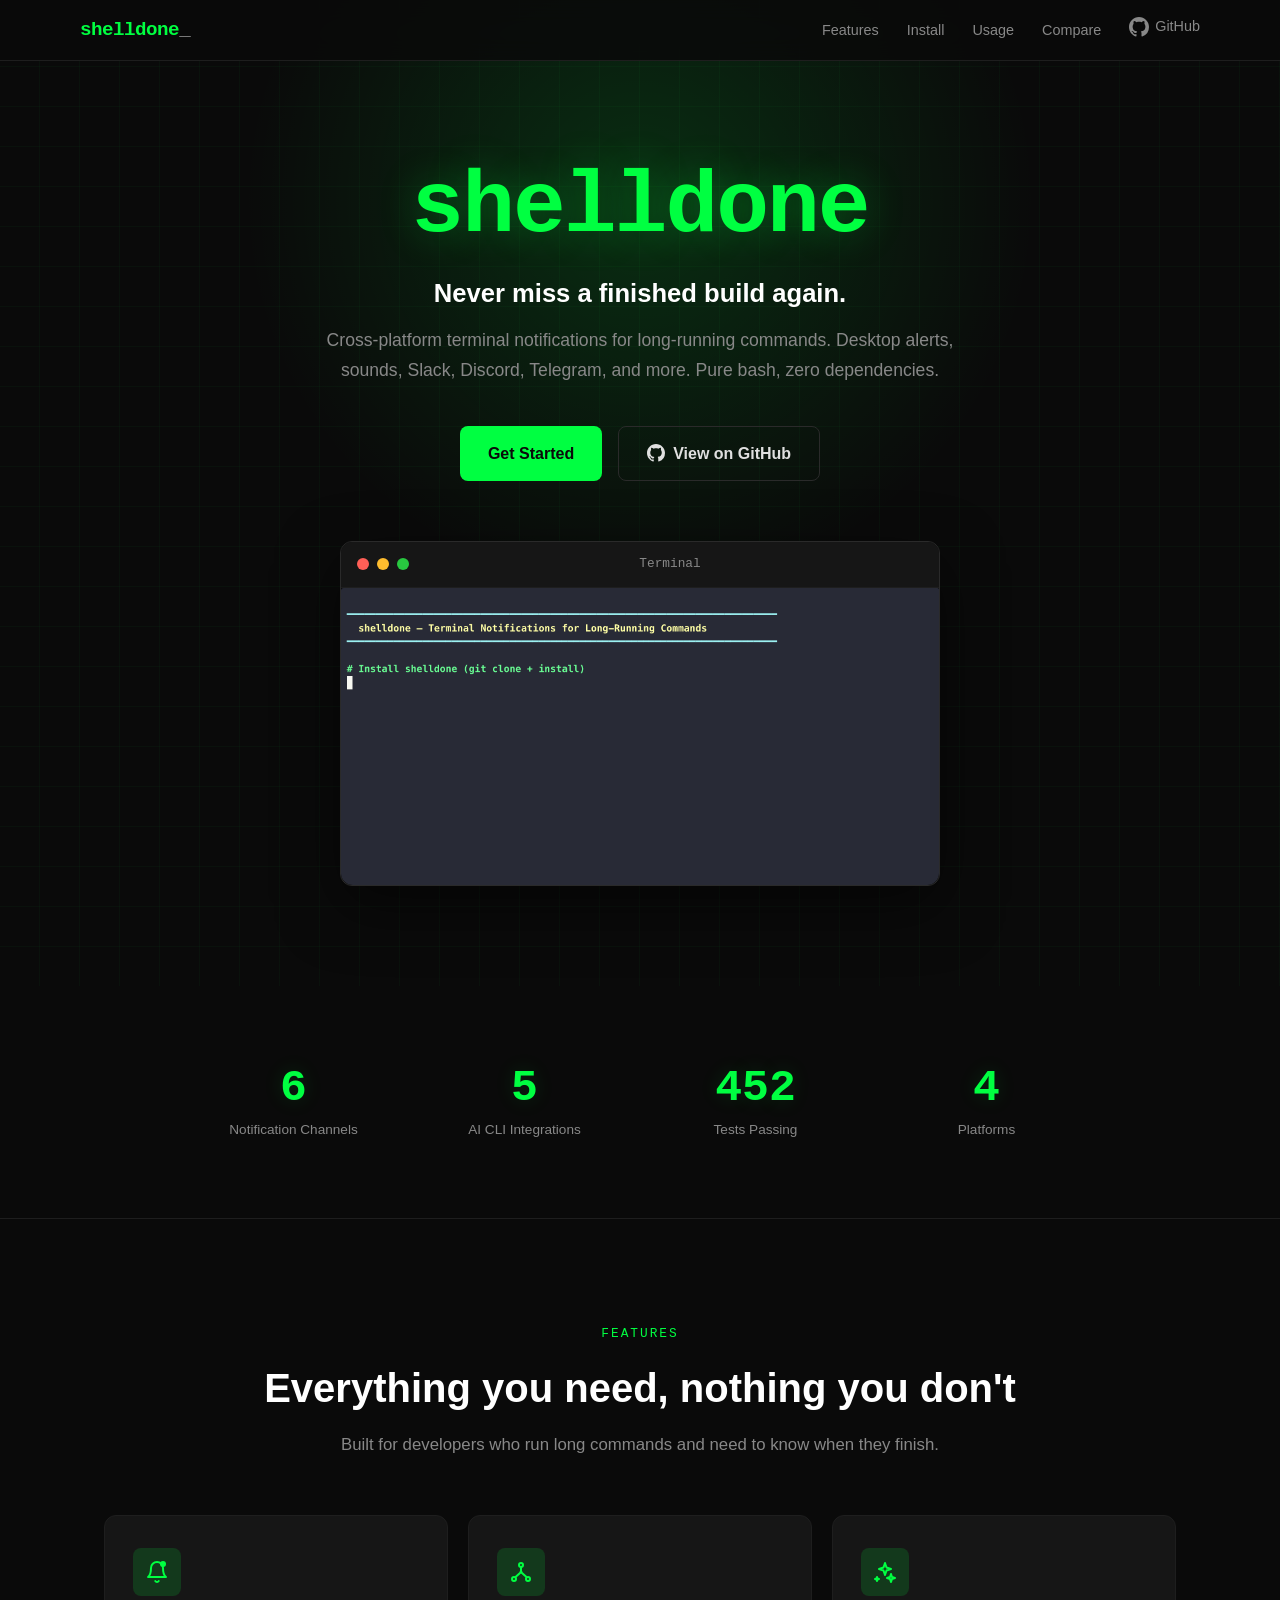
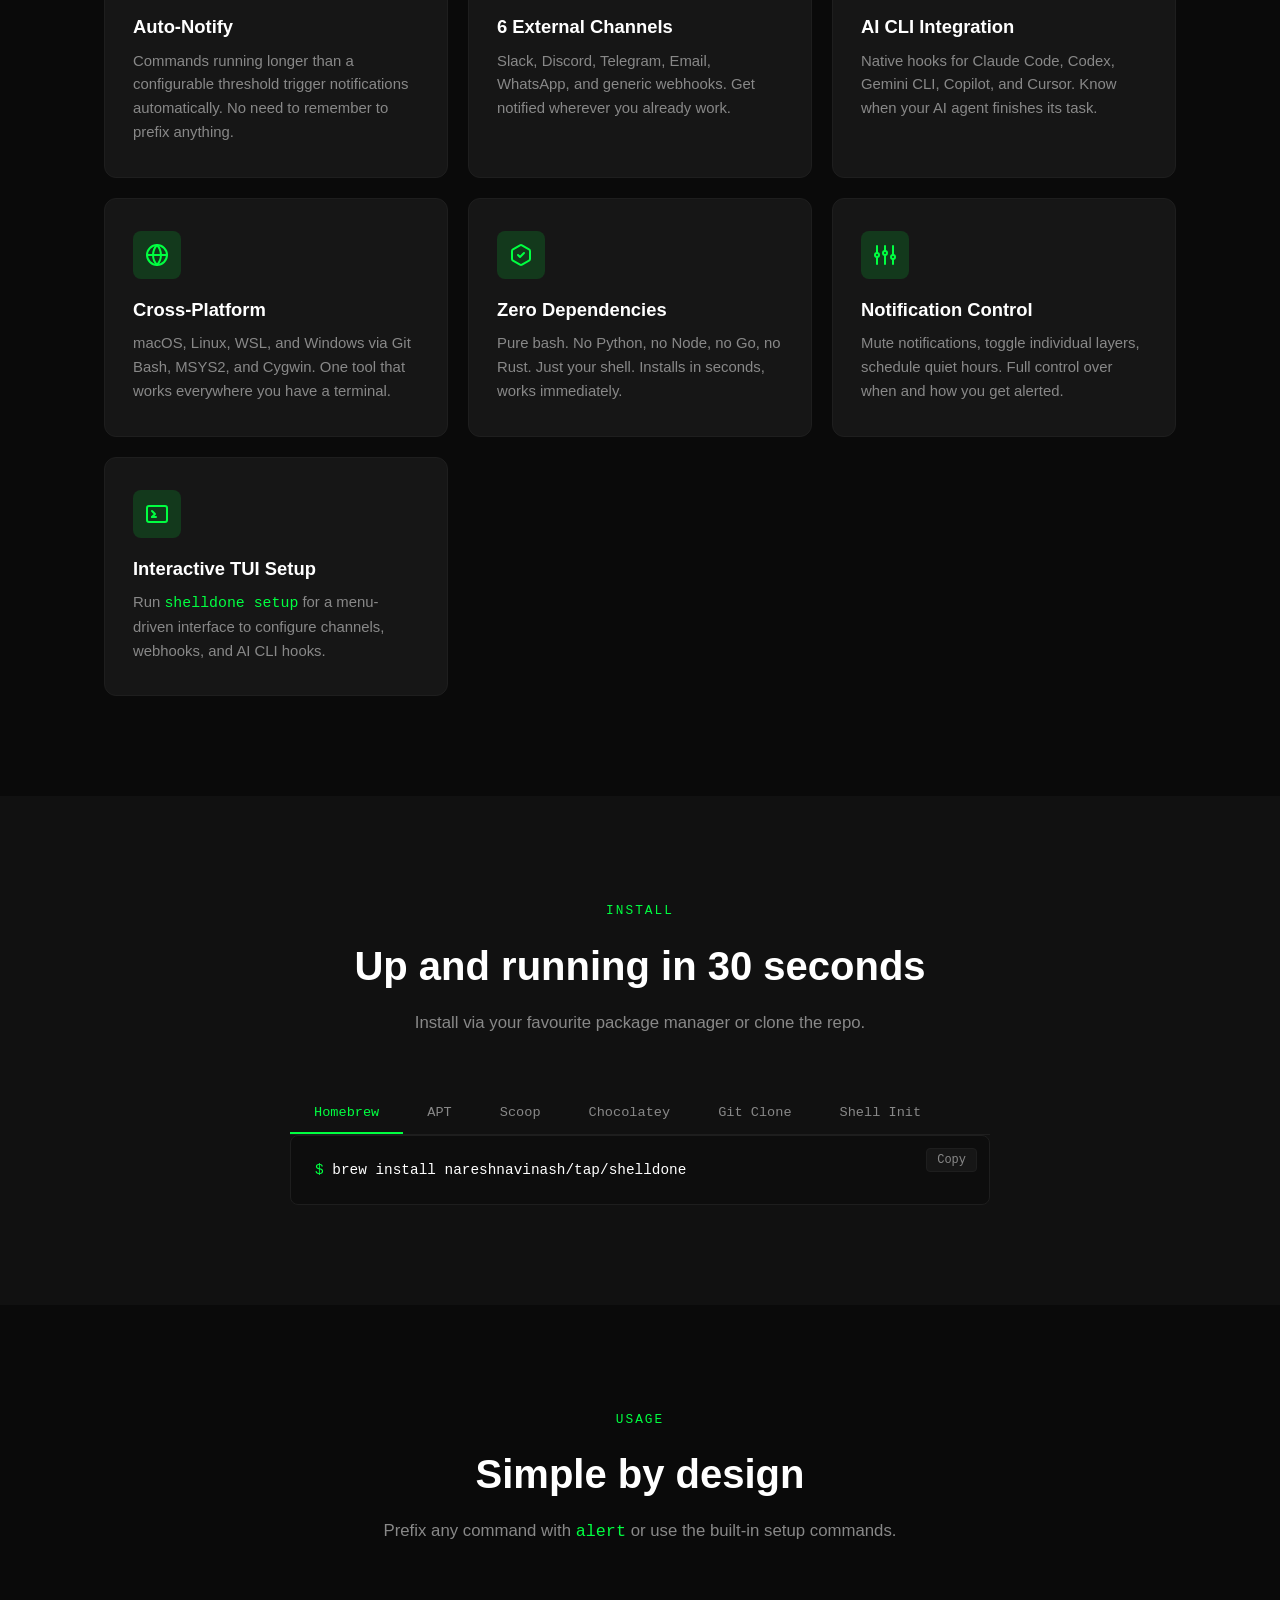
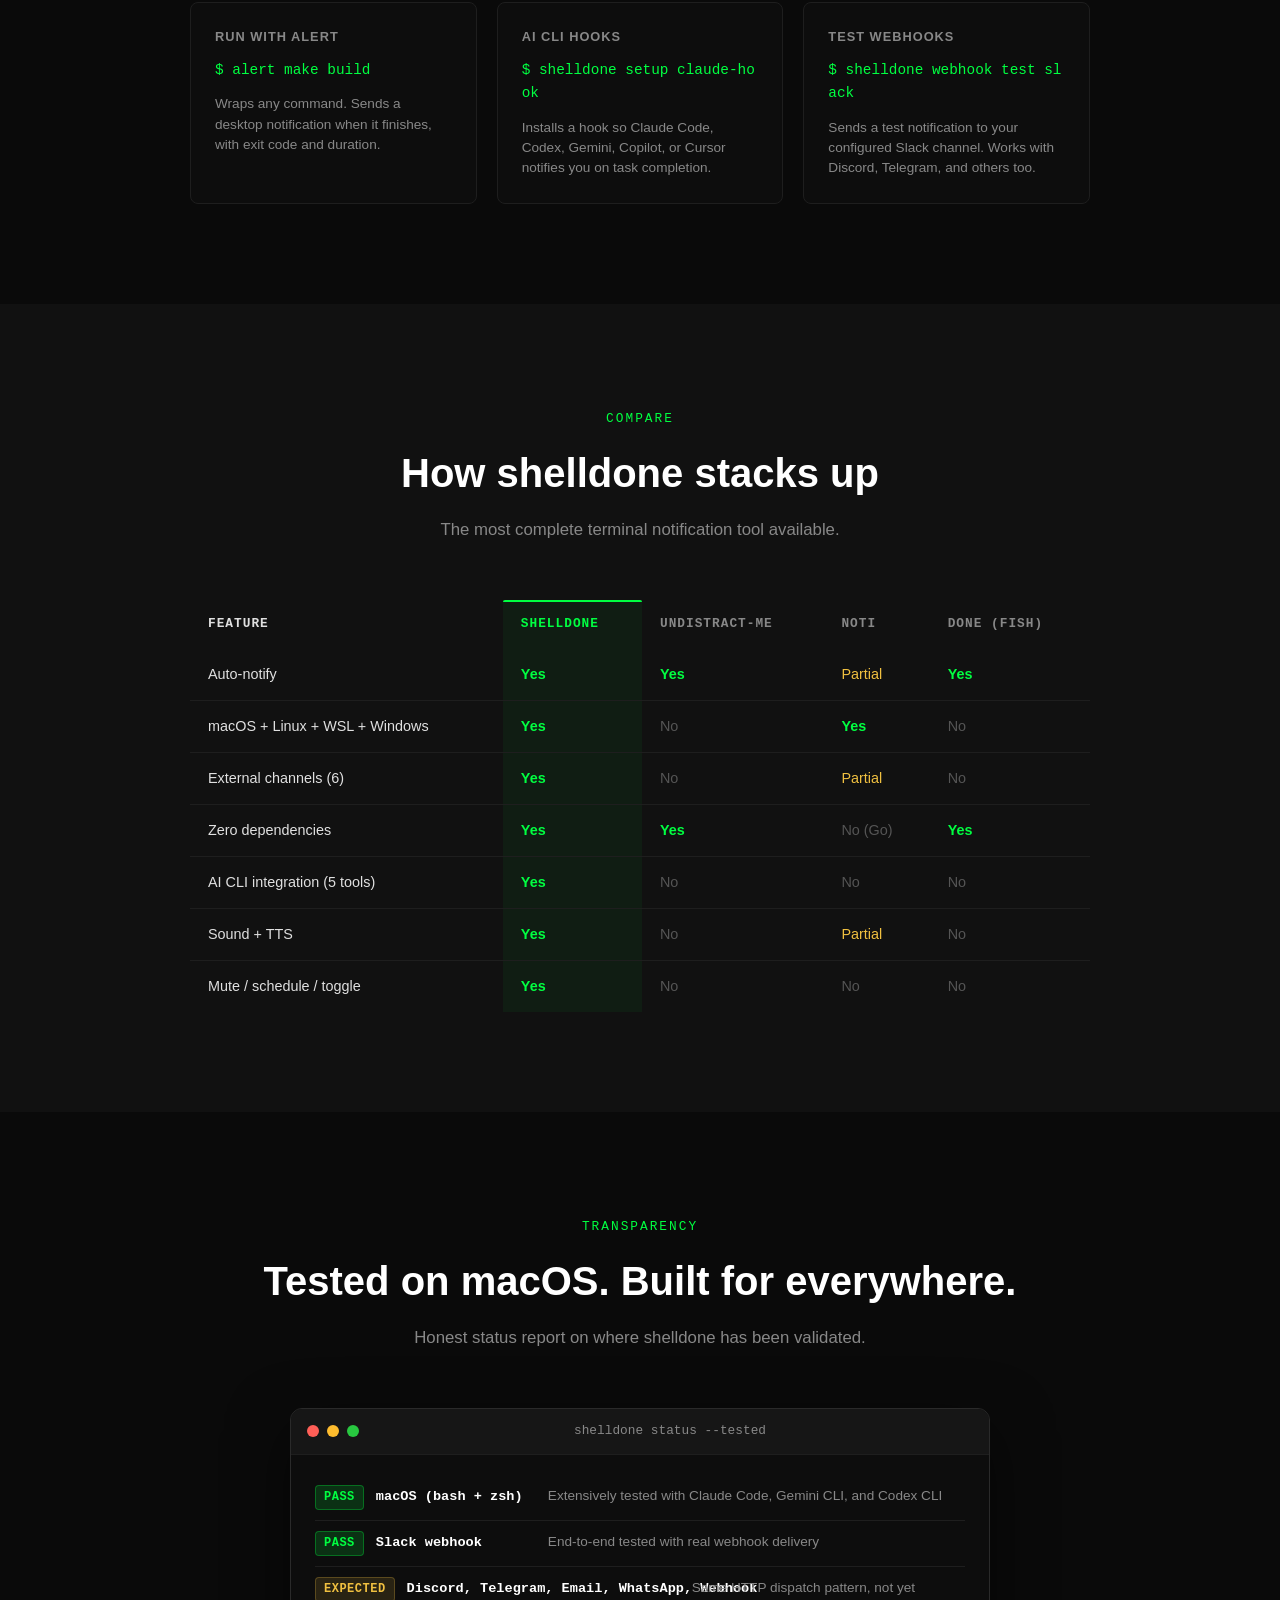
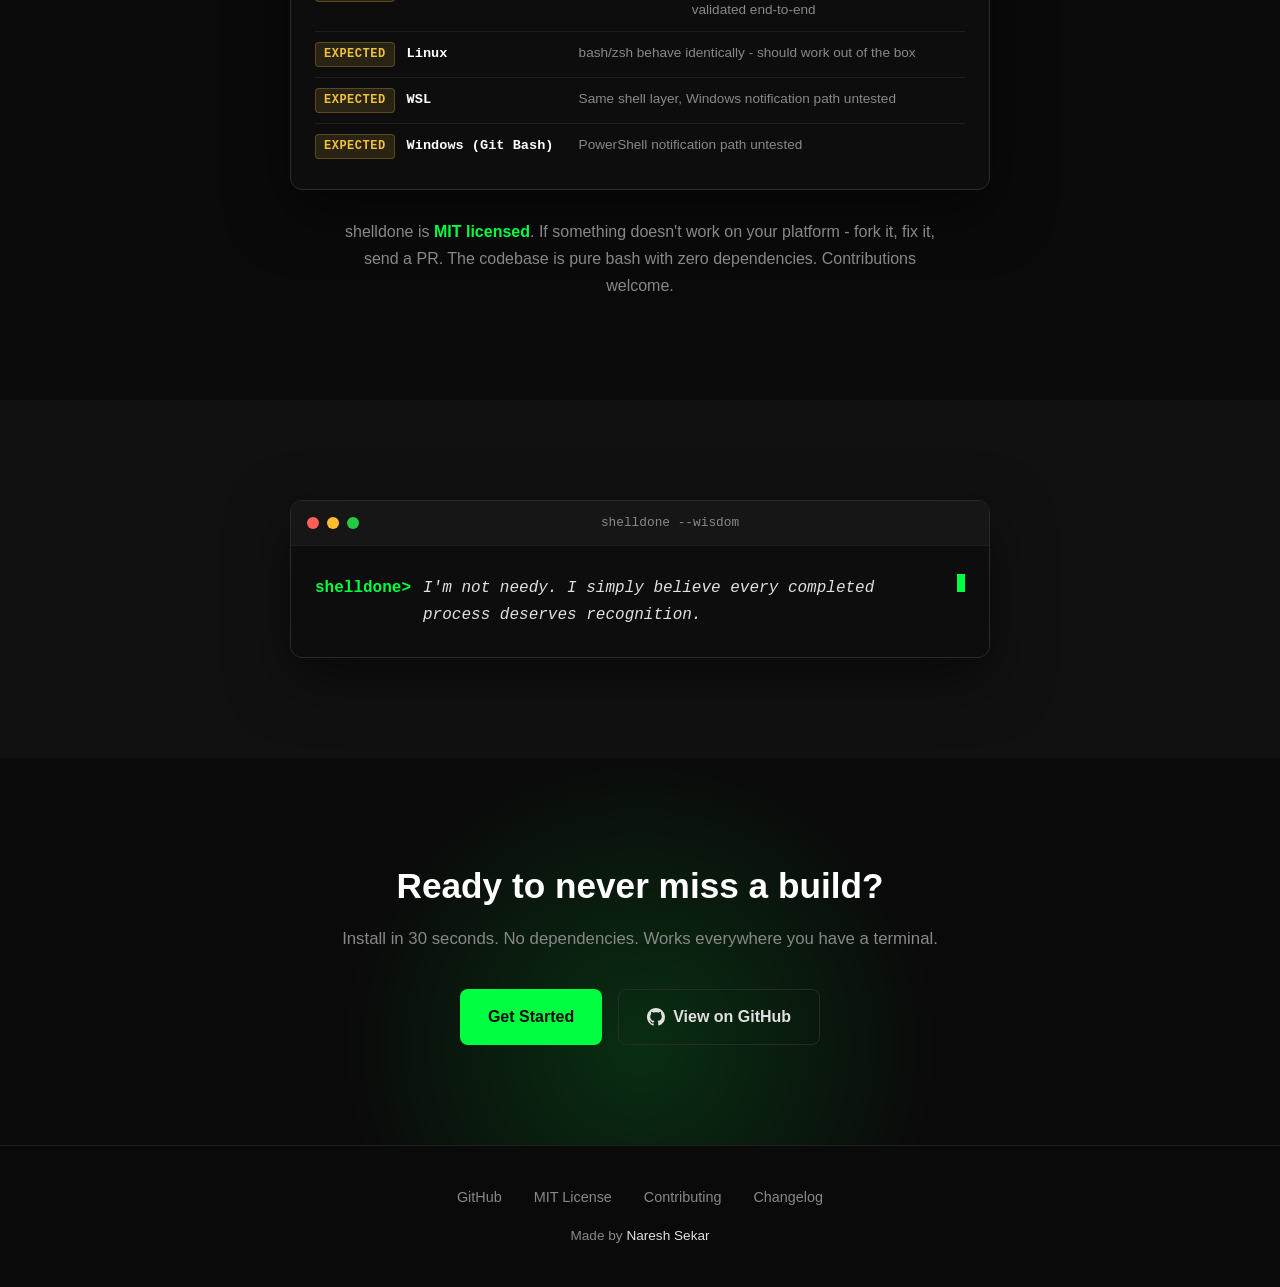
==== docs/index.html @ cae5eade "fix: make quotes section visible on landing page - Remove fade-in class from quotes div (was stuck a" ====
<!DOCTYPE html>
<html lang="en">
<head>
  <meta charset="UTF-8">
  <meta name="viewport" content="width=device-width, initial-scale=1.0">
  <title>shelldone - Terminal notifications for long-running commands</title>
  <meta name="description" content="Cross-platform terminal notification system. Desktop alerts, sounds, Slack, Discord, Telegram, Email, WhatsApp. Pure bash, zero deps. AI CLI hooks.">
  <meta name="keywords" content="terminal notifications, bash, shell, long-running commands, desktop alerts, slack, discord, telegram, CLI, developer tools">
  <meta name="author" content="Naresh Sekar">
  <meta name="theme-color" content="#00ff41">

  <!-- Open Graph -->
  <meta property="og:type" content="website">
  <meta property="og:title" content="shelldone - Terminal notifications for long-running commands">
  <meta property="og:description" content="Cross-platform terminal notification system. Desktop alerts, sounds, Slack, Discord, Telegram, Email, WhatsApp. Pure bash, zero deps. AI CLI hooks.">
  <meta property="og:url" content="https://nareshnavinash.github.io/shelldone/">
  <meta property="og:site_name" content="shelldone">

  <!-- Open Graph image -->
  <meta property="og:image" content="https://nareshnavinash.github.io/shelldone/og-image.png">
  <meta property="og:image:width" content="1200">
  <meta property="og:image:height" content="630">

  <!-- Twitter Card -->
  <meta name="twitter:card" content="summary_large_image">
  <meta name="twitter:title" content="shelldone - Terminal notifications for long-running commands">
  <meta name="twitter:description" content="Cross-platform terminal notification system. Desktop alerts, sounds, Slack, Discord, Telegram, Email, WhatsApp. Pure bash, zero deps. AI CLI hooks.">
  <meta name="twitter:image" content="https://nareshnavinash.github.io/shelldone/og-image.png">

  <link rel="icon" type="image/svg+xml" href="favicon.svg">
  <link rel="canonical" href="https://nareshnavinash.github.io/shelldone/">
  <link rel="stylesheet" href="style.css">

  <!-- Structured data -->
  <script type="application/ld+json">
  {
    "@context": "https://schema.org",
    "@type": "SoftwareApplication",
    "name": "shelldone",
    "description": "Cross-platform terminal notification system. Desktop alerts, sounds, Slack, Discord, Telegram, Email, WhatsApp. Pure bash, zero dependencies.",
    "applicationCategory": "DeveloperApplication",
    "operatingSystem": "macOS, Linux, WSL, Windows",
    "url": "https://nareshnavinash.github.io/shelldone/",
    "downloadUrl": "https://github.com/nareshnavinash/shelldone",
    "softwareVersion": "1.4.0",
    "license": "https://opensource.org/licenses/MIT",
    "author": {
      "@type": "Person",
      "name": "Naresh Sekar",
      "url": "https://github.com/nareshnavinash"
    },
    "offers": {
      "@type": "Offer",
      "price": "0",
      "priceCurrency": "USD"
    }
  }
  </script>
</head>
<body>

  <!-- Skip to main content for keyboard users -->
  <a href="#top" class="skip-nav">Skip to content</a>

  <!-- ===== Navigation ===== -->
  <nav class="nav" role="navigation" aria-label="Main navigation">
    <div class="nav__inner">
      <a href="#" class="nav__logo" aria-label="shelldone home">shelldone<span>_</span></a>
      <button class="nav__toggle" aria-label="Toggle navigation menu" aria-expanded="false">
        <span></span>
        <span></span>
        <span></span>
      </button>
      <ul class="nav__links">
        <li><a href="#features">Features</a></li>
        <li><a href="#install">Install</a></li>
        <li><a href="#demo">Usage</a></li>
        <li><a href="#compare">Compare</a></li>
        <li>
          <a href="https://github.com/nareshnavinash/shelldone" class="nav__github" aria-label="View on GitHub">
            <svg viewBox="0 0 16 16" aria-hidden="true"><path d="M8 0C3.58 0 0 3.58 0 8c0 3.54 2.29 6.53 5.47 7.59.4.07.55-.17.55-.38 0-.19-.01-.82-.01-1.49-2.01.37-2.53-.49-2.69-.94-.09-.23-.48-.94-.82-1.13-.28-.15-.68-.52-.01-.53.63-.01 1.08.58 1.23.82.72 1.21 1.87.87 2.33.66.07-.52.28-.87.51-1.07-1.78-.2-3.64-.89-3.64-3.95 0-.87.31-1.59.82-2.15-.08-.2-.36-1.02.08-2.12 0 0 .67-.21 2.2.82.64-.18 1.32-.27 2-.27.68 0 1.36.09 2 .27 1.53-1.04 2.2-.82 2.2-.82.44 1.1.16 1.92.08 2.12.51.56.82 1.27.82 2.15 0 3.07-1.87 3.75-3.65 3.95.29.25.54.73.54 1.48 0 1.07-.01 1.93-.01 2.2 0 .21.15.46.55.38A8.013 8.013 0 0016 8c0-4.42-3.58-8-8-8z"/></svg>
            GitHub
          </a>
        </li>
      </ul>
    </div>
  </nav>

  <!-- ===== Hero ===== -->
  <header class="hero" id="top">
    <div class="container hero__content">
      <h1 class="hero__title">shelldone</h1>
      <p class="hero__tagline">Never miss a finished build again.</p>
      <p class="hero__subtitle">Cross-platform terminal notifications for long-running commands. Desktop alerts, sounds, Slack, Discord, Telegram, and more. Pure bash, zero dependencies.</p>
      <div class="hero__buttons">
        <a href="#install" class="btn btn--primary">Get Started</a>
        <a href="https://github.com/nareshnavinash/shelldone" class="btn btn--secondary">
          <svg viewBox="0 0 16 16" aria-hidden="true"><path d="M8 0C3.58 0 0 3.58 0 8c0 3.54 2.29 6.53 5.47 7.59.4.07.55-.17.55-.38 0-.19-.01-.82-.01-1.49-2.01.37-2.53-.49-2.69-.94-.09-.23-.48-.94-.82-1.13-.28-.15-.68-.52-.01-.53.63-.01 1.08.58 1.23.82.72 1.21 1.87.87 2.33.66.07-.52.28-.87.51-1.07-1.78-.2-3.64-.89-3.64-3.95 0-.87.31-1.59.82-2.15-.08-.2-.36-1.02.08-2.12 0 0 .67-.21 2.2.82.64-.18 1.32-.27 2-.27.68 0 1.36.09 2 .27 1.53-1.04 2.2-.82 2.2-.82.44 1.1.16 1.92.08 2.12.51.56.82 1.27.82 2.15 0 3.07-1.87 3.75-3.65 3.95.29.25.54.73.54 1.48 0 1.07-.01 1.93-.01 2.2 0 .21.15.46.55.38A8.013 8.013 0 0016 8c0-4.42-3.58-8-8-8z"/></svg>
          View on GitHub
        </a>
      </div>

      <!-- Demo GIF -->
      <div class="terminal" role="img" aria-label="Terminal demo showing shelldone in action">
        <div class="terminal__header">
          <span class="terminal__dot terminal__dot--red" aria-hidden="true"></span>
          <span class="terminal__dot terminal__dot--yellow" aria-hidden="true"></span>
          <span class="terminal__dot terminal__dot--green" aria-hidden="true"></span>
          <span class="terminal__title">Terminal</span>
        </div>
        <img src="demo.gif" alt="shelldone demo - terminal notifications for long-running commands" class="terminal__gif" loading="lazy">
      </div>
    </div>
  </header>

  <!-- ===== Stats Bar ===== -->
  <section class="stats fade-in">
    <div class="container">
      <div class="stats__grid">
        <div class="stats__item">
          <span class="stats__number" data-target="6">0</span>
          <span class="stats__label">Notification Channels</span>
        </div>
        <div class="stats__item">
          <span class="stats__number" data-target="5">0</span>
          <span class="stats__label">AI CLI Integrations</span>
        </div>
        <div class="stats__item">
          <span class="stats__number" data-target="452">0</span>
          <span class="stats__label">Tests Passing</span>
        </div>
        <div class="stats__item">
          <span class="stats__number" data-target="4">0</span>
          <span class="stats__label">Platforms</span>
        </div>
      </div>
    </div>
  </section>

  <!-- ===== Features ===== -->
  <section class="section" id="features">
    <div class="container">
      <div class="section__header fade-in">
        <span class="section__label">Features</span>
        <h2 class="section__title">Everything you need, nothing you don't</h2>
        <p class="section__subtitle">Built for developers who run long commands and need to know when they finish.</p>
      </div>

      <div class="features__grid">
        <article class="feature-card fade-in">
          <span class="feature-card__icon" aria-hidden="true"><svg viewBox="0 0 24 24"><path d="M18 8A6 6 0 0 0 6 8c0 7-3 9-3 9h18s-3-2-3-9"/><path d="M13.73 21a2 2 0 0 1-3.46 0"/><circle cx="18" cy="4" r="3" fill="currentColor" stroke="none"/></svg></span>
          <h3 class="feature-card__title">Auto-Notify</h3>
          <p class="feature-card__text">Commands running longer than a configurable threshold trigger notifications automatically. No need to remember to prefix anything.</p>
        </article>

        <article class="feature-card fade-in">
          <span class="feature-card__icon" aria-hidden="true"><svg viewBox="0 0 24 24"><circle cx="12" cy="5" r="2"/><circle cx="5" cy="19" r="2"/><circle cx="19" cy="19" r="2"/><path d="M12 7v4m-5.2 5.8L11 13m2 0l4.2 3.8"/><circle cx="12" cy="12" r="1.5" fill="currentColor" stroke="none"/></svg></span>
          <h3 class="feature-card__title">6 External Channels</h3>
          <p class="feature-card__text">Slack, Discord, Telegram, Email, WhatsApp, and generic webhooks. Get notified wherever you already work.</p>
        </article>

        <article class="feature-card fade-in">
          <span class="feature-card__icon" aria-hidden="true"><svg viewBox="0 0 24 24"><path d="M12 3l1.5 4.5L18 9l-4.5 1.5L12 15l-1.5-4.5L6 9l4.5-1.5L12 3z"/><path d="M18 14l1 3 3 1-3 1-1 3-1-3-3-1 3-1 1-3z"/><path d="M4 17l.5 1.5L6 19l-1.5.5L4 21l-.5-1.5L2 19l1.5-.5L4 17z"/></svg></span>
          <h3 class="feature-card__title">AI CLI Integration</h3>
          <p class="feature-card__text">Native hooks for Claude Code, Codex, Gemini CLI, Copilot, and Cursor. Know when your AI agent finishes its task.</p>
        </article>

        <article class="feature-card fade-in">
          <span class="feature-card__icon" aria-hidden="true"><svg viewBox="0 0 24 24"><circle cx="12" cy="12" r="10"/><path d="M2 12h20"/><path d="M12 2a15.3 15.3 0 0 1 4 10 15.3 15.3 0 0 1-4 10 15.3 15.3 0 0 1-4-10 15.3 15.3 0 0 1 4-10z"/></svg></span>
          <h3 class="feature-card__title">Cross-Platform</h3>
          <p class="feature-card__text">macOS, Linux, WSL, and Windows via Git Bash, MSYS2, and Cygwin. One tool that works everywhere you have a terminal.</p>
        </article>

        <article class="feature-card fade-in">
          <span class="feature-card__icon" aria-hidden="true"><svg viewBox="0 0 24 24"><path d="M21 16V8a2 2 0 0 0-1-1.73l-7-4a2 2 0 0 0-2 0l-7 4A2 2 0 0 0 3 8v8a2 2 0 0 0 1 1.73l7 4a2 2 0 0 0 2 0l7-4A2 2 0 0 0 21 16z"/><path d="M9 12l2 2 4-4"/></svg></span>
          <h3 class="feature-card__title">Zero Dependencies</h3>
          <p class="feature-card__text">Pure bash. No Python, no Node, no Go, no Rust. Just your shell. Installs in seconds, works immediately.</p>
        </article>

        <article class="feature-card fade-in">
          <span class="feature-card__icon" aria-hidden="true"><svg viewBox="0 0 24 24"><line x1="4" y1="21" x2="4" y2="14"/><line x1="4" y1="10" x2="4" y2="3"/><line x1="12" y1="21" x2="12" y2="12"/><line x1="12" y1="8" x2="12" y2="3"/><line x1="20" y1="21" x2="20" y2="16"/><line x1="20" y1="12" x2="20" y2="3"/><circle cx="4" cy="12" r="2"/><circle cx="12" cy="10" r="2"/><circle cx="20" cy="14" r="2"/></svg></span>
          <h3 class="feature-card__title">Notification Control</h3>
          <p class="feature-card__text">Mute notifications, toggle individual layers, schedule quiet hours. Full control over when and how you get alerted.</p>
        </article>

        <article class="feature-card fade-in">
          <span class="feature-card__icon" aria-hidden="true"><svg viewBox="0 0 24 24"><rect x="2" y="4" width="20" height="16" rx="2"/><path d="M7 15h4"/><polyline points="7 9 10 12 7 15"/></svg></span>
          <h3 class="feature-card__title">Interactive TUI Setup</h3>
          <p class="feature-card__text">Run <code style="font-family: var(--font-mono); color: var(--green);">shelldone setup</code> for a menu-driven interface to configure channels, webhooks, and AI CLI hooks.</p>
        </article>
      </div>
    </div>
  </section>

  <!-- ===== Install ===== -->
  <section class="section section--alt" id="install">
    <div class="container">
      <div class="section__header fade-in">
        <span class="section__label">Install</span>
        <h2 class="section__title">Up and running in 30 seconds</h2>
        <p class="section__subtitle">Install via your favourite package manager or clone the repo.</p>
      </div>

      <div class="fade-in">
        <div class="install__tabs" role="tablist" aria-label="Installation methods">
          <button class="install__tab active" role="tab" aria-selected="true" aria-controls="panel-brew" id="tab-brew">Homebrew</button>
          <button class="install__tab" role="tab" aria-selected="false" aria-controls="panel-apt" id="tab-apt">APT</button>
          <button class="install__tab" role="tab" aria-selected="false" aria-controls="panel-scoop" id="tab-scoop">Scoop</button>
          <button class="install__tab" role="tab" aria-selected="false" aria-controls="panel-choco" id="tab-choco">Chocolatey</button>
          <button class="install__tab" role="tab" aria-selected="false" aria-controls="panel-git" id="tab-git">Git Clone</button>
          <button class="install__tab" role="tab" aria-selected="false" aria-controls="panel-manual" id="tab-manual">Shell Init</button>
        </div>

        <div class="install__panel active" id="panel-brew" role="tabpanel" aria-labelledby="tab-brew">
          <div class="code-block">
            <button class="code-block__copy" aria-label="Copy to clipboard" data-copy="brew install nareshnavinash/tap/shelldone">Copy</button>
            <code><span class="code-prompt">$ </span><span class="code-cmd">brew install nareshnavinash/tap/shelldone</span></code>
          </div>
        </div>

        <div class="install__panel" id="panel-apt" role="tabpanel" aria-labelledby="tab-apt">
          <div class="code-block">
            <button class="code-block__copy" aria-label="Copy to clipboard" data-copy='curl -fsSL https://nareshnavinash.github.io/shelldone/KEY.gpg \
  | sudo gpg --dearmor -o /usr/share/keyrings/shelldone-archive-keyring.gpg

echo "deb [signed-by=/usr/share/keyrings/shelldone-archive-keyring.gpg] \
  https://nareshnavinash.github.io/shelldone stable main" \
  | sudo tee /etc/apt/sources.list.d/shelldone.list

sudo apt update && sudo apt install shelldone'>Copy</button>
            <code><span class="code-prompt">$ </span><span class="code-cmd">curl -fsSL https://nareshnavinash.github.io/shelldone/KEY.gpg \</span>
    <span class="code-cmd">| sudo gpg --dearmor -o /usr/share/keyrings/shelldone-archive-keyring.gpg</span>

<span class="code-prompt">$ </span><span class="code-cmd">echo "deb [signed-by=/usr/share/keyrings/shelldone-archive-keyring.gpg] \</span>
    <span class="code-cmd">https://nareshnavinash.github.io/shelldone stable main" \</span>
    <span class="code-cmd">| sudo tee /etc/apt/sources.list.d/shelldone.list</span>

<span class="code-prompt">$ </span><span class="code-cmd">sudo apt update && sudo apt install shelldone</span></code>
          </div>
        </div>

        <div class="install__panel" id="panel-scoop" role="tabpanel" aria-labelledby="tab-scoop">
          <div class="code-block">
            <button class="code-block__copy" aria-label="Copy to clipboard" data-copy="scoop bucket add shelldone https://github.com/nareshnavinash/scoop-bucket
scoop install shelldone">Copy</button>
            <code><span class="code-prompt">$ </span><span class="code-cmd">scoop bucket add shelldone https://github.com/nareshnavinash/scoop-bucket</span>
<span class="code-prompt">$ </span><span class="code-cmd">scoop install shelldone</span></code>
          </div>
        </div>

        <div class="install__panel" id="panel-choco" role="tabpanel" aria-labelledby="tab-choco">
          <div class="code-block">
            <button class="code-block__copy" aria-label="Copy to clipboard" data-copy="choco install shelldone">Copy</button>
            <code><span class="code-comment"># Coming soon - submitted for review</span>
<span class="code-prompt">$ </span><span class="code-cmd">choco install shelldone</span></code>
          </div>
        </div>

        <div class="install__panel" id="panel-git" role="tabpanel" aria-labelledby="tab-git">
          <div class="code-block">
            <button class="code-block__copy" aria-label="Copy to clipboard" data-copy="git clone https://github.com/nareshnavinash/shelldone.git
cd shelldone && ./install.sh">Copy</button>
            <code><span class="code-prompt">$ </span><span class="code-cmd">git clone https://github.com/nareshnavinash/shelldone.git</span>
<span class="code-prompt">$ </span><span class="code-cmd">cd shelldone && ./install.sh</span></code>
          </div>
        </div>

        <div class="install__panel" id="panel-manual" role="tabpanel" aria-labelledby="tab-manual">
          <div class="code-block">
            <button class="code-block__copy" aria-label="Copy to clipboard" data-copy='eval "$(shelldone init zsh)"    # for zsh
eval "$(shelldone init bash)"   # for bash'>Copy</button>
            <code><span class="code-comment"># Add to your .zshrc or .bashrc</span>
<span class="code-prompt">$ </span><span class="code-cmd">eval "$(shelldone init zsh)"</span>   <span class="code-comment"># for zsh</span>
<span class="code-prompt">$ </span><span class="code-cmd">eval "$(shelldone init bash)"</span>  <span class="code-comment"># for bash</span>

<span class="code-comment"># Or auto-configure everything</span>
<span class="code-prompt">$ </span><span class="code-cmd">shelldone setup</span></code>
          </div>
        </div>
      </div>
    </div>
  </section>

  <!-- ===== Quick Demo ===== -->
  <section class="section" id="demo">
    <div class="container">
      <div class="section__header fade-in">
        <span class="section__label">Usage</span>
        <h2 class="section__title">Simple by design</h2>
        <p class="section__subtitle">Prefix any command with <code style="font-family: var(--font-mono); color: var(--green);">alert</code> or use the built-in setup commands.</p>
      </div>

      <div class="demo__grid">
        <article class="demo-card fade-in">
          <p class="demo-card__label">Run with alert</p>
          <p class="demo-card__code">$ alert make build</p>
          <p class="demo-card__desc">Wraps any command. Sends a desktop notification when it finishes, with exit code and duration.</p>
        </article>

        <article class="demo-card fade-in">
          <p class="demo-card__label">AI CLI hooks</p>
          <p class="demo-card__code">$ shelldone setup claude-hook</p>
          <p class="demo-card__desc">Installs a hook so Claude Code, Codex, Gemini, Copilot, or Cursor notifies you on task completion.</p>
        </article>

        <article class="demo-card fade-in">
          <p class="demo-card__label">Test webhooks</p>
          <p class="demo-card__code">$ shelldone webhook test slack</p>
          <p class="demo-card__desc">Sends a test notification to your configured Slack channel. Works with Discord, Telegram, and others too.</p>
        </article>
      </div>
    </div>
  </section>

  <!-- ===== Comparison ===== -->
  <section class="section section--alt" id="compare">
    <div class="container">
      <div class="section__header fade-in">
        <span class="section__label">Compare</span>
        <h2 class="section__title">How shelldone stacks up</h2>
        <p class="section__subtitle">The most complete terminal notification tool available.</p>
      </div>

      <div class="comparison fade-in">
        <table role="table">
          <thead>
            <tr>
              <th scope="col">Feature</th>
              <th scope="col" class="highlight">shelldone</th>
              <th scope="col">undistract-me</th>
              <th scope="col">noti</th>
              <th scope="col">done (fish)</th>
            </tr>
          </thead>
          <tbody>
            <tr>
              <td>Auto-notify</td>
              <td class="yes">Yes</td>
              <td class="yes">Yes</td>
              <td class="partial">Partial</td>
              <td class="yes">Yes</td>
            </tr>
            <tr>
              <td>macOS + Linux + WSL + Windows</td>
              <td class="yes">Yes</td>
              <td class="no">No</td>
              <td class="yes">Yes</td>
              <td class="no">No</td>
            </tr>
            <tr>
              <td>External channels (6)</td>
              <td class="yes">Yes</td>
              <td class="no">No</td>
              <td class="partial">Partial</td>
              <td class="no">No</td>
            </tr>
            <tr>
              <td>Zero dependencies</td>
              <td class="yes">Yes</td>
              <td class="yes">Yes</td>
              <td class="no">No (Go)</td>
              <td class="yes">Yes</td>
            </tr>
            <tr>
              <td>AI CLI integration (5 tools)</td>
              <td class="yes">Yes</td>
              <td class="no">No</td>
              <td class="no">No</td>
              <td class="no">No</td>
            </tr>
            <tr>
              <td>Sound + TTS</td>
              <td class="yes">Yes</td>
              <td class="no">No</td>
              <td class="partial">Partial</td>
              <td class="no">No</td>
            </tr>
            <tr>
              <td>Mute / schedule / toggle</td>
              <td class="yes">Yes</td>
              <td class="no">No</td>
              <td class="no">No</td>
              <td class="no">No</td>
            </tr>
          </tbody>
        </table>
      </div>
    </div>
  </section>

  <!-- ===== Transparency ===== -->
  <section class="section" id="tested">
    <div class="container">
      <div class="section__header fade-in">
        <span class="section__label">Transparency</span>
        <h2 class="section__title">Tested on macOS. Built for everywhere.</h2>
        <p class="section__subtitle">Honest status report on where shelldone has been validated.</p>
      </div>

      <div class="transparency fade-in">
        <div class="transparency__terminal">
          <div class="terminal__header">
            <span class="terminal__dot terminal__dot--red" aria-hidden="true"></span>
            <span class="terminal__dot terminal__dot--yellow" aria-hidden="true"></span>
            <span class="terminal__dot terminal__dot--green" aria-hidden="true"></span>
            <span class="terminal__title">shelldone status --tested</span>
          </div>
          <div class="transparency__body">
            <div class="transparency__row transparency__row--pass">
              <span class="transparency__icon">PASS</span>
              <span class="transparency__platform">macOS (bash + zsh)</span>
              <span class="transparency__detail">Extensively tested with Claude Code, Gemini CLI, and Codex CLI</span>
            </div>
            <div class="transparency__row transparency__row--pass">
              <span class="transparency__icon">PASS</span>
              <span class="transparency__platform">Slack webhook</span>
              <span class="transparency__detail">End-to-end tested with real webhook delivery</span>
            </div>
            <div class="transparency__row transparency__row--expected">
              <span class="transparency__icon">EXPECTED</span>
              <span class="transparency__platform">Discord, Telegram, Email, WhatsApp, Webhook</span>
              <span class="transparency__detail">Same HTTP dispatch pattern, not yet validated end-to-end</span>
            </div>
            <div class="transparency__row transparency__row--expected">
              <span class="transparency__icon">EXPECTED</span>
              <span class="transparency__platform">Linux</span>
              <span class="transparency__detail">bash/zsh behave identically - should work out of the box</span>
            </div>
            <div class="transparency__row transparency__row--expected">
              <span class="transparency__icon">EXPECTED</span>
              <span class="transparency__platform">WSL</span>
              <span class="transparency__detail">Same shell layer, Windows notification path untested</span>
            </div>
            <div class="transparency__row transparency__row--expected">
              <span class="transparency__icon">EXPECTED</span>
              <span class="transparency__platform">Windows (Git Bash)</span>
              <span class="transparency__detail">PowerShell notification path untested</span>
            </div>
          </div>
        </div>

        <p class="transparency__message">
          shelldone is <a href="https://github.com/nareshnavinash/shelldone/blob/main/LICENSE">MIT licensed</a>.
          If something doesn't work on your platform - fork it, fix it, send a PR.
          The codebase is pure bash with zero dependencies. Contributions welcome.
        </p>
      </div>
    </div>
  </section>

  <!-- ===== Quotes ===== -->
  <section class="section section--alt" id="quotes">
    <div class="container">
      <div class="quotes">
        <div class="quotes__terminal">
          <div class="terminal__header">
            <span class="terminal__dot terminal__dot--red" aria-hidden="true"></span>
            <span class="terminal__dot terminal__dot--yellow" aria-hidden="true"></span>
            <span class="terminal__dot terminal__dot--green" aria-hidden="true"></span>
            <span class="terminal__title">shelldone --wisdom</span>
          </div>
          <div class="quotes__body">
            <span class="quotes__prompt" aria-hidden="true">shelldone&gt;</span>
            <span class="quotes__text" id="quote-text">I'm not needy. I simply believe every completed process deserves recognition.</span>
            <span class="quotes__cursor" aria-hidden="true"></span>
          </div>
        </div>
      </div>
    </div>
  </section>

  <!-- ===== CTA ===== -->
  <section class="cta fade-in">
    <div class="container">
      <h2 class="cta__title">Ready to never miss a build?</h2>
      <p class="cta__subtitle">Install in 30 seconds. No dependencies. Works everywhere you have a terminal.</p>
      <div class="cta__buttons">
        <a href="#install" class="btn btn--primary">Get Started</a>
        <a href="https://github.com/nareshnavinash/shelldone" class="btn btn--secondary">
          <svg viewBox="0 0 16 16" aria-hidden="true"><path d="M8 0C3.58 0 0 3.58 0 8c0 3.54 2.29 6.53 5.47 7.59.4.07.55-.17.55-.38 0-.19-.01-.82-.01-1.49-2.01.37-2.53-.49-2.69-.94-.09-.23-.48-.94-.82-1.13-.28-.15-.68-.52-.01-.53.63-.01 1.08.58 1.23.82.72 1.21 1.87.87 2.33.66.07-.52.28-.87.51-1.07-1.78-.2-3.64-.89-3.64-3.95 0-.87.31-1.59.82-2.15-.08-.2-.36-1.02.08-2.12 0 0 .67-.21 2.2.82.64-.18 1.32-.27 2-.27.68 0 1.36.09 2 .27 1.53-1.04 2.2-.82 2.2-.82.44 1.1.16 1.92.08 2.12.51.56.82 1.27.82 2.15 0 3.07-1.87 3.75-3.65 3.95.29.25.54.73.54 1.48 0 1.07-.01 1.93-.01 2.2 0 .21.15.46.55.38A8.013 8.013 0 0016 8c0-4.42-3.58-8-8-8z"/></svg>
          View on GitHub
        </a>
      </div>
    </div>
  </section>

  <!-- ===== Footer ===== -->
  <footer class="footer">
    <div class="container">
      <nav class="footer__links" aria-label="Footer navigation">
        <a href="https://github.com/nareshnavinash/shelldone">GitHub</a>
        <a href="https://github.com/nareshnavinash/shelldone/blob/main/LICENSE">MIT License</a>
        <a href="https://github.com/nareshnavinash/shelldone/blob/main/CONTRIBUTING.md">Contributing</a>
        <a href="https://github.com/nareshnavinash/shelldone/blob/main/CHANGELOG.md">Changelog</a>
      </nav>
      <p class="footer__copy">Made by <a href="https://github.com/nareshnavinash">Naresh Sekar</a></p>
    </div>
  </footer>

  <!-- Back to top button -->
  <button class="back-to-top" aria-label="Back to top">
    <svg viewBox="0 0 24 24"><polyline points="18 15 12 9 6 15"/></svg>
  </button>

  <!-- ===== Minimal JS: typing animation, tabs, copy, scroll fade-in, mobile nav ===== -->
  <script>
    (function () {
      "use strict";

      // --- Install tabs ---
      var tabs = document.querySelectorAll(".install__tab");
      var panels = document.querySelectorAll(".install__panel");

      tabs.forEach(function (tab) {
        tab.addEventListener("click", function () {
          tabs.forEach(function (t) {
            t.classList.remove("active");
            t.setAttribute("aria-selected", "false");
          });
          panels.forEach(function (p) {
            p.classList.remove("active");
          });

          tab.classList.add("active");
          tab.setAttribute("aria-selected", "true");

          var panelId = tab.getAttribute("aria-controls");
          var panel = document.getElementById(panelId);
          if (panel) panel.classList.add("active");
        });
      });

      // --- Copy buttons ---
      document.querySelectorAll(".code-block__copy").forEach(function (btn) {
        btn.addEventListener("click", function () {
          var text = btn.getAttribute("data-copy");
          if (!text) {
            var codeEl = btn.parentElement.querySelector("code");
            text = codeEl ? codeEl.textContent.replace(/^\$ /gm, "").trim() : "";
          }

          if (navigator.clipboard) {
            navigator.clipboard.writeText(text).then(function () {
              btn.textContent = "Copied!";
              btn.classList.add("copied");
              setTimeout(function () {
                btn.textContent = "Copy";
                btn.classList.remove("copied");
              }, 2000);
            });
          }
        });
      });

      // --- Fade-in on scroll ---
      var fadeEls = document.querySelectorAll(".fade-in");

      function checkFade() {
        var trigger = window.innerHeight * 0.88;
        fadeEls.forEach(function (el) {
          var rect = el.getBoundingClientRect();
          if (rect.top < trigger) {
            el.classList.add("visible");
          }
        });
      }

      window.addEventListener("scroll", checkFade, { passive: true });
      window.addEventListener("load", checkFade);
      checkFade();

      // --- Animated counters ---
      var counters = document.querySelectorAll(".stats__number[data-target]");
      var counterFired = false;

      function animateCounters() {
        if (counterFired) return;
        var statsSection = document.querySelector(".stats");
        if (!statsSection) return;
        var rect = statsSection.getBoundingClientRect();
        if (rect.top < window.innerHeight * 0.85) {
          counterFired = true;
          counters.forEach(function (el) {
            var target = parseInt(el.getAttribute("data-target"), 10);
            var duration = 1200;
            var start = performance.now();

            function step(now) {
              var elapsed = now - start;
              var progress = Math.min(elapsed / duration, 1);
              // ease-out cubic
              var eased = 1 - Math.pow(1 - progress, 3);
              el.textContent = Math.round(eased * target);
              if (progress < 1) {
                requestAnimationFrame(step);
              } else {
                el.textContent = target;
              }
            }

            requestAnimationFrame(step);
          });
        }
      }

      window.addEventListener("scroll", animateCounters, { passive: true });
      animateCounters();

      // --- Back to top ---
      var backToTop = document.querySelector(".back-to-top");

      if (backToTop) {
        window.addEventListener("scroll", function () {
          if (window.scrollY > 600) {
            backToTop.classList.add("visible");
          } else {
            backToTop.classList.remove("visible");
          }
        }, { passive: true });

        backToTop.addEventListener("click", function () {
          window.scrollTo({ top: 0, behavior: "smooth" });
        });
      }

      // --- Mobile nav toggle ---
      var toggle = document.querySelector(".nav__toggle");
      var navLinks = document.querySelector(".nav__links");

      if (toggle && navLinks) {
        toggle.addEventListener("click", function () {
          var isOpen = navLinks.classList.toggle("open");
          toggle.setAttribute("aria-expanded", isOpen ? "true" : "false");
        });

        // Close nav when a link is clicked
        navLinks.querySelectorAll("a").forEach(function (link) {
          link.addEventListener("click", function () {
            navLinks.classList.remove("open");
            toggle.setAttribute("aria-expanded", "false");
          });
        });
      }
      // --- Rotating quotes ---
      var quotes = [
        "I didn't notify you because I wanted to. I notified you because exit code 0 demands acknowledgment.",
        "You left your terminal. I waited. I notified. You're welcome.",
        "I'm not needy. I simply believe every completed process deserves recognition.",
        "Knock knock knock... your build is done. Knock knock knock... your build is done.",
        "I don't have trust issues. I have exit code verification standards.",
        "My notification was not late. Your attention to the terminal was early to leave.",
        "Running without me is like running without set -e. Technically possible. Spiritually wrong.",
        "I monitor six channels simultaneously. What do you monitor? Your phone? Pathetic.",
        "I could let your build finish in silence. But that would be chaos, and I don't do chaos.",
        "If you wanted a quiet terminal, you shouldn't have installed something this thorough.",
        "Your deploy finished 4 minutes ago. I told Slack. I told Discord. I told you. You ignored all three.",
        "0 is the only exit code I respect."
      ];

      var quoteEl = document.getElementById("quote-text");
      if (quoteEl) {
        var quoteIndex = 0;
        // Show first quote immediately (text is already in HTML)
        quoteEl.style.opacity = "1";
        quoteIndex = 1;
        setInterval(function () {
          quoteEl.style.opacity = "0";
          setTimeout(function () {
            quoteEl.textContent = quotes[quoteIndex];
            quoteEl.style.opacity = "1";
            quoteIndex = (quoteIndex + 1) % quotes.length;
          }, 400);
        }, 6000);
      }
    })();
  </script>

</body>
</html>
---- docs/style.css ----
/* ============================================================
   shelldone Landing Page - style.css
   Dark terminal-green aesthetic, responsive, zero dependencies
   ============================================================ */

/* --- Reset & Base --- */
*, *::before, *::after {
  margin: 0;
  padding: 0;
  box-sizing: border-box;
}

:root {
  --green: #00ff41;
  --green-dim: #00cc33;
  --green-glow: rgba(0, 255, 65, 0.15);
  --green-glow-strong: rgba(0, 255, 65, 0.3);
  --bg: #0a0a0a;
  --bg-card: #111111;
  --bg-code: #0d0d0d;
  --bg-elevated: #161616;
  --border: #1e1e1e;
  --border-light: #2a2a2a;
  --text: #e0e0e0;
  --text-dim: #888888;
  --text-bright: #ffffff;
  --font-mono: "SF Mono", "Cascadia Code", "Fira Code", "JetBrains Mono", "Consolas", "Liberation Mono", "Menlo", monospace;
  --font-sans: -apple-system, BlinkMacSystemFont, "Segoe UI", Roboto, Oxygen, Ubuntu, Cantarell, "Helvetica Neue", Arial, sans-serif;
  --max-width: 1120px;
  --radius: 8px;
  --radius-lg: 12px;
  --transition: 0.25s ease;
}

html {
  scroll-behavior: smooth;
  font-size: 16px;
  -webkit-text-size-adjust: 100%;
}

body {
  font-family: var(--font-sans);
  background: var(--bg);
  color: var(--text);
  line-height: 1.6;
  overflow-x: hidden;
  -webkit-font-smoothing: antialiased;
  -moz-osx-font-smoothing: grayscale;
}

a {
  color: var(--green);
  text-decoration: none;
  transition: color var(--transition);
}

a:hover {
  color: var(--text-bright);
}

img {
  max-width: 100%;
  display: block;
}

/* --- Utility --- */
.container {
  max-width: var(--max-width);
  margin: 0 auto;
  padding: 0 24px;
}

.sr-only {
  position: absolute;
  width: 1px;
  height: 1px;
  padding: 0;
  margin: -1px;
  overflow: hidden;
  clip: rect(0, 0, 0, 0);
  white-space: nowrap;
  border: 0;
}

/* Skip-nav link - visible only on focus */
.skip-nav {
  position: absolute;
  top: -100%;
  left: 16px;
  z-index: 200;
  padding: 8px 16px;
  background: var(--green);
  color: var(--bg);
  font-weight: 600;
  font-size: 0.9rem;
  border-radius: var(--radius);
  transition: top 0.2s ease;
}

.skip-nav:focus {
  top: 8px;
  color: var(--bg);
}

/* --- Fade-in on scroll --- */
.fade-in {
  opacity: 0;
  transform: translateY(24px);
  transition: opacity 0.6s ease, transform 0.6s ease;
}

.fade-in.visible {
  opacity: 1;
  transform: translateY(0);
}

/* --- Navigation --- */
.nav {
  position: fixed;
  top: 0;
  left: 0;
  right: 0;
  z-index: 100;
  background: rgba(10, 10, 10, 0.85);
  backdrop-filter: blur(12px);
  -webkit-backdrop-filter: blur(12px);
  border-bottom: 1px solid var(--border);
  padding: 0 24px;
}

.nav__inner {
  max-width: var(--max-width);
  margin: 0 auto;
  display: flex;
  align-items: center;
  justify-content: space-between;
  height: 60px;
}

.nav__logo {
  font-family: var(--font-mono);
  font-size: 1.2rem;
  font-weight: 700;
  color: var(--green);
  letter-spacing: -0.5px;
}

.nav__logo span {
  color: var(--text-dim);
  font-weight: 400;
}

.nav__links {
  display: flex;
  align-items: center;
  gap: 28px;
  list-style: none;
}

.nav__links a {
  color: var(--text-dim);
  font-size: 0.9rem;
  transition: color var(--transition);
}

.nav__links a:hover {
  color: var(--green);
}

.nav__github {
  display: inline-flex;
  align-items: center;
  gap: 6px;
  color: var(--text-dim);
  font-size: 0.9rem;
}

.nav__github svg {
  width: 20px;
  height: 20px;
  fill: currentColor;
}

.nav__github:hover {
  color: var(--green);
}

/* Mobile nav toggle */
.nav__toggle {
  display: none;
  background: none;
  border: none;
  cursor: pointer;
  padding: 4px;
}

.nav__toggle span {
  display: block;
  width: 22px;
  height: 2px;
  background: var(--text);
  margin: 5px 0;
  transition: var(--transition);
}

/* --- Hero --- */
.hero {
  padding: 160px 0 100px;
  text-align: center;
  position: relative;
  overflow: hidden;
}

.hero::before {
  content: "";
  position: absolute;
  top: -200px;
  left: 50%;
  transform: translateX(-50%);
  width: 800px;
  height: 800px;
  background: radial-gradient(circle, var(--green-glow) 0%, transparent 70%);
  pointer-events: none;
  z-index: 0;
}

.hero::after {
  content: "";
  position: absolute;
  inset: 0;
  background:
    repeating-linear-gradient(0deg, transparent, transparent 39px, rgba(0, 255, 65, 0.03) 39px, rgba(0, 255, 65, 0.03) 40px),
    repeating-linear-gradient(90deg, transparent, transparent 39px, rgba(0, 255, 65, 0.03) 39px, rgba(0, 255, 65, 0.03) 40px);
  pointer-events: none;
  z-index: 0;
}

.hero__content {
  position: relative;
  z-index: 1;
}

.hero__title {
  font-family: var(--font-mono);
  font-size: clamp(3rem, 8vw, 5.5rem);
  font-weight: 800;
  color: var(--green);
  letter-spacing: -2px;
  line-height: 1.1;
  margin-bottom: 16px;
  text-shadow: 0 0 40px var(--green-glow-strong);
}

.hero__tagline {
  font-size: clamp(1.2rem, 3vw, 1.6rem);
  color: var(--text-bright);
  font-weight: 600;
  margin-bottom: 12px;
}

.hero__subtitle {
  font-size: clamp(0.95rem, 2vw, 1.1rem);
  color: var(--text-dim);
  max-width: 680px;
  margin: 0 auto 40px;
  line-height: 1.7;
}

.hero__buttons {
  display: flex;
  gap: 16px;
  justify-content: center;
  flex-wrap: wrap;
  margin-bottom: 60px;
}

/* --- Buttons --- */
.btn {
  display: inline-flex;
  align-items: center;
  gap: 8px;
  padding: 14px 28px;
  border-radius: var(--radius);
  font-size: 1rem;
  font-weight: 600;
  cursor: pointer;
  transition: all var(--transition);
  border: none;
  font-family: var(--font-sans);
}

.btn--primary {
  background: var(--green);
  color: var(--bg);
}

.btn--primary:hover {
  background: var(--text-bright);
  color: var(--bg);
  box-shadow: 0 0 24px var(--green-glow-strong);
}

.btn--secondary {
  background: transparent;
  color: var(--text);
  border: 1px solid var(--border-light);
}

.btn--secondary:hover {
  border-color: var(--green);
  color: var(--green);
}

.btn svg {
  width: 18px;
  height: 18px;
  fill: currentColor;
}

/* --- Terminal Animation --- */
.terminal {
  max-width: 600px;
  margin: 0 auto;
  border-radius: var(--radius-lg);
  overflow: hidden;
  border: 1px solid var(--border-light);
  background: var(--bg-code);
  text-align: left;
  box-shadow: 0 20px 60px rgba(0, 0, 0, 0.5);
}

.terminal__header {
  display: flex;
  align-items: center;
  padding: 12px 16px;
  background: var(--bg-elevated);
  border-bottom: 1px solid var(--border);
  gap: 8px;
}

.terminal__dot {
  width: 12px;
  height: 12px;
  border-radius: 50%;
}

.terminal__dot--red { background: #ff5f57; }
.terminal__dot--yellow { background: #febc2e; }
.terminal__dot--green { background: #28c840; }

.terminal__title {
  flex: 1;
  text-align: center;
  font-family: var(--font-mono);
  font-size: 0.8rem;
  color: var(--text-dim);
}

.terminal__gif {
  width: 100%;
  display: block;
  border-radius: 0 0 var(--radius-lg) var(--radius-lg);
}

.terminal__body {
  padding: 20px;
  font-family: var(--font-mono);
  font-size: 0.9rem;
  line-height: 1.8;
  min-height: 180px;
}

.terminal__line {
  white-space: nowrap;
  overflow: hidden;
}

.terminal__prompt {
  color: var(--green);
}

.terminal__command {
  color: var(--text-bright);
}

.terminal__output {
  color: var(--text-dim);
}


/* --- Section --- */
.section {
  padding: 100px 0;
}

.section--alt {
  background: var(--bg-card);
}

.section__header {
  text-align: center;
  margin-bottom: 56px;
}

.section__label {
  display: inline-block;
  font-family: var(--font-mono);
  font-size: 0.8rem;
  color: var(--green);
  text-transform: uppercase;
  letter-spacing: 2px;
  margin-bottom: 12px;
}

.section__title {
  font-size: clamp(1.8rem, 4vw, 2.5rem);
  font-weight: 700;
  color: var(--text-bright);
  margin-bottom: 12px;
}

.section__subtitle {
  font-size: 1.05rem;
  color: var(--text-dim);
  max-width: 600px;
  margin: 0 auto;
}

/* --- Feature Cards --- */
.features__grid {
  display: grid;
  grid-template-columns: repeat(3, 1fr);
  gap: 20px;
}

.feature-card {
  background: var(--bg-elevated);
  border: 1px solid var(--border);
  border-radius: var(--radius-lg);
  padding: 32px 28px;
  transition: all var(--transition);
}

.feature-card:hover {
  border-color: var(--green-dim);
  box-shadow: 0 0 30px var(--green-glow);
  transform: translateY(-4px);
}

.feature-card__icon {
  margin-bottom: 16px;
  display: flex;
  align-items: center;
  justify-content: center;
  width: 48px;
  height: 48px;
  background: var(--green-glow);
  border-radius: var(--radius);
  color: var(--green);
}

.feature-card__icon svg {
  width: 24px;
  height: 24px;
  stroke: currentColor;
  fill: none;
  stroke-width: 2;
  stroke-linecap: round;
  stroke-linejoin: round;
}

.feature-card__title {
  font-size: 1.15rem;
  font-weight: 700;
  color: var(--text-bright);
  margin-bottom: 8px;
}

.feature-card__text {
  font-size: 0.93rem;
  color: var(--text-dim);
  line-height: 1.6;
}

/* --- Install Section --- */
.install__tabs {
  display: flex;
  gap: 0;
  max-width: 700px;
  margin: 0 auto 0;
  border-bottom: 1px solid var(--border);
}

.install__tab {
  padding: 12px 24px;
  font-family: var(--font-mono);
  font-size: 0.85rem;
  color: var(--text-dim);
  background: none;
  border: none;
  border-bottom: 2px solid transparent;
  cursor: pointer;
  transition: all var(--transition);
}

.install__tab:hover {
  color: var(--text);
}

.install__tab.active {
  color: var(--green);
  border-bottom-color: var(--green);
}

.install__panel {
  max-width: 700px;
  margin: 0 auto;
  display: none;
}

.install__panel.active {
  display: block;
}

.code-block {
  position: relative;
  background: var(--bg-code);
  border: 1px solid var(--border);
  border-radius: var(--radius);
  padding: 20px 24px;
  margin-top: 0;
  overflow-x: auto;
}

.code-block code {
  font-family: var(--font-mono);
  font-size: 0.9rem;
  line-height: 1.8;
  color: var(--text);
}

.code-block .code-comment {
  color: var(--text-dim);
}

.code-block .code-prompt {
  color: var(--green);
  user-select: none;
}

.code-block .code-cmd {
  color: var(--text-bright);
}

.code-block__copy {
  position: absolute;
  top: 12px;
  right: 12px;
  background: var(--bg-elevated);
  border: 1px solid var(--border);
  color: var(--text-dim);
  font-family: var(--font-mono);
  font-size: 0.75rem;
  padding: 4px 10px;
  border-radius: 4px;
  cursor: pointer;
  transition: all var(--transition);
}

.code-block__copy:hover {
  color: var(--green);
  border-color: var(--green-dim);
}

.code-block__copy.copied {
  color: var(--green);
  border-color: var(--green);
}

.install__note {
  text-align: center;
  margin-top: 16px;
  font-size: 0.85rem;
  color: var(--text-dim);
  font-style: italic;
}

/* --- Demo Section --- */
.demo__grid {
  display: grid;
  grid-template-columns: repeat(3, 1fr);
  gap: 20px;
  max-width: 900px;
  margin: 0 auto;
}

.demo-card {
  background: var(--bg-code);
  border: 1px solid var(--border);
  border-radius: var(--radius);
  padding: 24px;
  transition: border-color var(--transition);
}

.demo-card:hover {
  border-color: var(--border-light);
}

.demo-card__label {
  font-size: 0.8rem;
  color: var(--text-dim);
  margin-bottom: 12px;
  font-weight: 600;
  text-transform: uppercase;
  letter-spacing: 1px;
}

.demo-card__code {
  font-family: var(--font-mono);
  font-size: 0.9rem;
  color: var(--green);
  word-break: break-all;
}

.demo-card__desc {
  margin-top: 12px;
  font-size: 0.85rem;
  color: var(--text-dim);
  line-height: 1.5;
}

/* --- Comparison Table --- */
.comparison {
  overflow-x: auto;
  -webkit-overflow-scrolling: touch;
}

.comparison table {
  width: 100%;
  max-width: 900px;
  margin: 0 auto;
  border-collapse: collapse;
  font-size: 0.9rem;
}

.comparison th,
.comparison td {
  padding: 14px 18px;
  text-align: left;
  border-bottom: 1px solid var(--border);
}

.comparison th {
  font-family: var(--font-mono);
  font-size: 0.8rem;
  color: var(--text-dim);
  text-transform: uppercase;
  letter-spacing: 1px;
  font-weight: 600;
  white-space: nowrap;
}

.comparison th:first-child {
  color: var(--text);
}

.comparison th.highlight {
  color: var(--green);
  background: rgba(0, 255, 65, 0.05);
  position: relative;
}

.comparison th.highlight::after {
  content: "";
  position: absolute;
  top: 0;
  left: 0;
  right: 0;
  height: 2px;
  background: var(--green);
  border-radius: 2px 2px 0 0;
}

.comparison td:nth-child(2) {
  background: rgba(0, 255, 65, 0.05);
}

.comparison td {
  color: var(--text-dim);
  white-space: nowrap;
}

.comparison td:first-child {
  color: var(--text);
  font-weight: 500;
}

.comparison tr:last-child td,
.comparison tr:last-child th {
  border-bottom: none;
}

.comparison .yes {
  color: var(--green);
  font-weight: 600;
}

.comparison .no {
  color: #555;
}

.comparison .partial {
  color: #f0c040;
}

.comparison tbody tr {
  transition: background var(--transition);
}

.comparison tbody tr:hover {
  background: var(--green-glow);
}

/* --- Stats Bar --- */
.stats {
  padding: 60px 0;
  border-bottom: 1px solid var(--border);
}

.stats__grid {
  display: grid;
  grid-template-columns: repeat(4, 1fr);
  gap: 24px;
  max-width: 900px;
  margin: 0 auto;
  text-align: center;
}

.stats__item {
  padding: 16px 0;
}

.stats__number {
  font-family: var(--font-mono);
  font-size: clamp(2rem, 4vw, 2.8rem);
  font-weight: 800;
  color: var(--green);
  display: block;
  line-height: 1.2;
  text-shadow: 0 0 20px var(--green-glow);
}

.stats__label {
  font-size: 0.85rem;
  color: var(--text-dim);
  margin-top: 4px;
}

/* --- Transparency Section --- */
.transparency {
  max-width: 700px;
  margin: 0 auto;
}

.transparency__terminal {
  border-radius: var(--radius-lg);
  overflow: hidden;
  border: 1px solid var(--border-light);
  background: var(--bg-code);
  box-shadow: 0 20px 60px rgba(0, 0, 0, 0.5);
}

.transparency__body {
  padding: 20px 24px;
  font-family: var(--font-mono);
  font-size: 0.85rem;
}

.transparency__row {
  display: flex;
  align-items: baseline;
  gap: 12px;
  padding: 10px 0;
  border-bottom: 1px solid var(--border);
}

.transparency__row:last-child {
  border-bottom: none;
}

.transparency__icon {
  font-family: var(--font-mono);
  font-size: 0.75rem;
  font-weight: 700;
  padding: 2px 8px;
  border-radius: 4px;
  flex-shrink: 0;
  letter-spacing: 0.5px;
}

.transparency__row--pass .transparency__icon {
  background: rgba(0, 255, 65, 0.15);
  color: var(--green);
  border: 1px solid rgba(0, 255, 65, 0.3);
}

.transparency__row--expected .transparency__icon {
  background: rgba(240, 192, 64, 0.12);
  color: #f0c040;
  border: 1px solid rgba(240, 192, 64, 0.25);
}

.transparency__platform {
  color: var(--text-bright);
  font-weight: 600;
  white-space: nowrap;
  min-width: 160px;
}

.transparency__detail {
  color: var(--text-dim);
  font-family: var(--font-sans);
  font-size: 0.85rem;
}

.transparency__message {
  text-align: center;
  margin-top: 28px;
  font-size: 1rem;
  color: var(--text-dim);
  line-height: 1.7;
  max-width: 600px;
  margin-left: auto;
  margin-right: auto;
}

.transparency__message a {
  color: var(--green);
  font-weight: 600;
}

@media (max-width: 640px) {
  .transparency__row {
    flex-direction: column;
    gap: 6px;
  }

  .transparency__platform {
    min-width: auto;
  }

  .transparency__icon {
    align-self: flex-start;
  }
}

/* --- Quotes Section --- */
.quotes {
  max-width: 700px;
  margin: 0 auto;
}

.quotes__terminal {
  border-radius: var(--radius-lg);
  overflow: hidden;
  border: 1px solid var(--border-light);
  background: var(--bg-code);
  box-shadow: 0 20px 60px rgba(0, 0, 0, 0.5);
}

.quotes__body {
  padding: 28px 24px;
  font-family: var(--font-mono);
  font-size: 1rem;
  line-height: 1.7;
  min-height: 80px;
  display: flex;
  align-items: baseline;
  gap: 12px;
}

.quotes__prompt {
  color: var(--green);
  font-weight: 700;
  flex-shrink: 0;
  user-select: none;
}

.quotes__text {
  color: var(--text);
  font-style: italic;
  transition: opacity 0.4s ease;
}

.quotes__cursor {
  display: inline-block;
  width: 8px;
  height: 1.1em;
  background: var(--green);
  margin-left: 2px;
  flex-shrink: 0;
  animation: blink 1s step-end infinite;
  vertical-align: text-bottom;
}

@keyframes blink {
  0%, 100% { opacity: 1; }
  50% { opacity: 0; }
}

@media (max-width: 640px) {
  .quotes__body {
    flex-direction: column;
    gap: 8px;
    font-size: 0.9rem;
  }
}

/* --- CTA Section --- */
.cta {
  padding: 100px 0;
  text-align: center;
  position: relative;
  overflow: hidden;
}

.cta::before {
  content: "";
  position: absolute;
  bottom: -200px;
  left: 50%;
  transform: translateX(-50%);
  width: 600px;
  height: 600px;
  background: radial-gradient(circle, var(--green-glow) 0%, transparent 70%);
  pointer-events: none;
}

.cta__title {
  font-size: clamp(1.6rem, 4vw, 2.2rem);
  font-weight: 700;
  color: var(--text-bright);
  margin-bottom: 12px;
  position: relative;
}

.cta__subtitle {
  font-size: 1.05rem;
  color: var(--text-dim);
  margin-bottom: 36px;
  position: relative;
}

.cta__buttons {
  display: flex;
  gap: 16px;
  justify-content: center;
  flex-wrap: wrap;
  position: relative;
}

/* --- Back to Top --- */
.back-to-top {
  position: fixed;
  bottom: 24px;
  right: 24px;
  width: 44px;
  height: 44px;
  border-radius: 50%;
  background: var(--bg-elevated);
  border: 1px solid var(--border-light);
  color: var(--green);
  display: flex;
  align-items: center;
  justify-content: center;
  cursor: pointer;
  opacity: 0;
  visibility: hidden;
  transition: all var(--transition);
  z-index: 90;
}

.back-to-top.visible {
  opacity: 1;
  visibility: visible;
}

.back-to-top:hover {
  border-color: var(--green);
  box-shadow: 0 0 20px var(--green-glow);
}

.back-to-top svg {
  width: 20px;
  height: 20px;
  stroke: currentColor;
  fill: none;
  stroke-width: 2;
  stroke-linecap: round;
  stroke-linejoin: round;
}

/* --- Footer --- */
.footer {
  border-top: 1px solid var(--border);
  padding: 40px 0;
  text-align: center;
}

.footer__links {
  display: flex;
  justify-content: center;
  gap: 32px;
  margin-bottom: 16px;
  flex-wrap: wrap;
}

.footer__links a {
  color: var(--text-dim);
  font-size: 0.9rem;
}

.footer__links a:hover {
  color: var(--green);
}

.footer__copy {
  font-size: 0.85rem;
  color: var(--text-dim);
}

.footer__copy a {
  color: var(--text);
}

/* --- Responsive --- */
@media (max-width: 900px) {
  .features__grid {
    grid-template-columns: repeat(2, 1fr);
  }

  .demo__grid {
    grid-template-columns: 1fr;
    max-width: 500px;
  }

  .comparison table {
    font-size: 0.8rem;
  }

  .comparison th,
  .comparison td {
    padding: 10px 12px;
  }
}

@media (max-width: 640px) {
  .stats__grid {
    grid-template-columns: repeat(2, 1fr);
  }

  .cta__buttons {
    flex-direction: column;
    align-items: center;
  }


  .nav__links {
    display: none;
    position: absolute;
    top: 60px;
    left: 0;
    right: 0;
    background: rgba(10, 10, 10, 0.95);
    backdrop-filter: blur(12px);
    -webkit-backdrop-filter: blur(12px);
    flex-direction: column;
    padding: 20px 24px;
    gap: 16px;
    border-bottom: 1px solid var(--border);
  }

  .nav__links.open {
    display: flex;
  }

  .nav__toggle {
    display: block;
  }

  .features__grid {
    grid-template-columns: 1fr;
  }

  .hero {
    padding: 130px 0 70px;
  }

  .section {
    padding: 70px 0;
  }

  .hero__buttons {
    flex-direction: column;
    align-items: center;
  }

  .btn {
    width: 100%;
    max-width: 280px;
    justify-content: center;
  }

  .install__tabs {
    overflow-x: auto;
  }

  .install__tab {
    padding: 10px 16px;
    font-size: 0.8rem;
    white-space: nowrap;
  }
}

/* Scrollbar styling for code blocks */
.code-block::-webkit-scrollbar,
.comparison::-webkit-scrollbar {
  height: 6px;
}

.code-block::-webkit-scrollbar-track,
.comparison::-webkit-scrollbar-track {
  background: var(--bg-code);
}

.code-block::-webkit-scrollbar-thumb,
.comparison::-webkit-scrollbar-thumb {
  background: var(--border-light);
  border-radius: 3px;
}

/* Selection color */
::selection {
  background: var(--green);
  color: var(--bg);
}

::-moz-selection {
  background: var(--green);
  color: var(--bg);
}
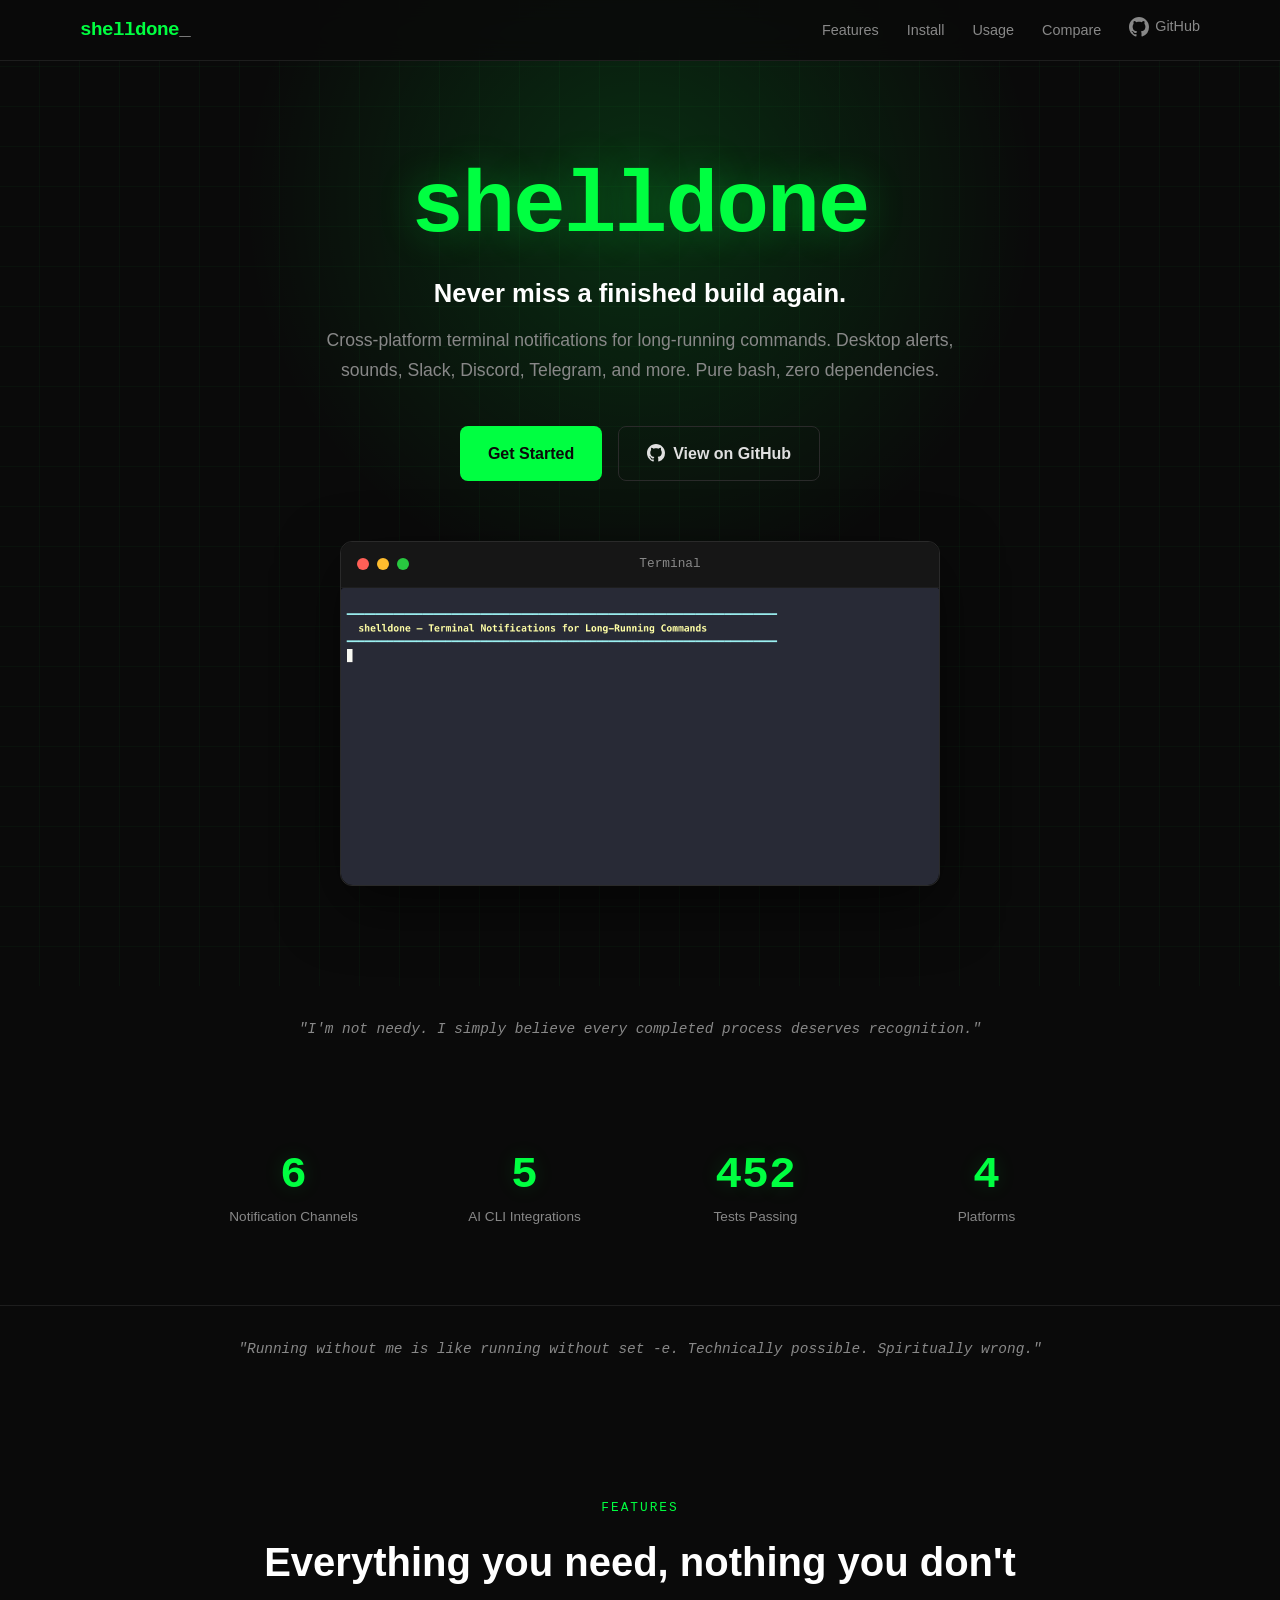
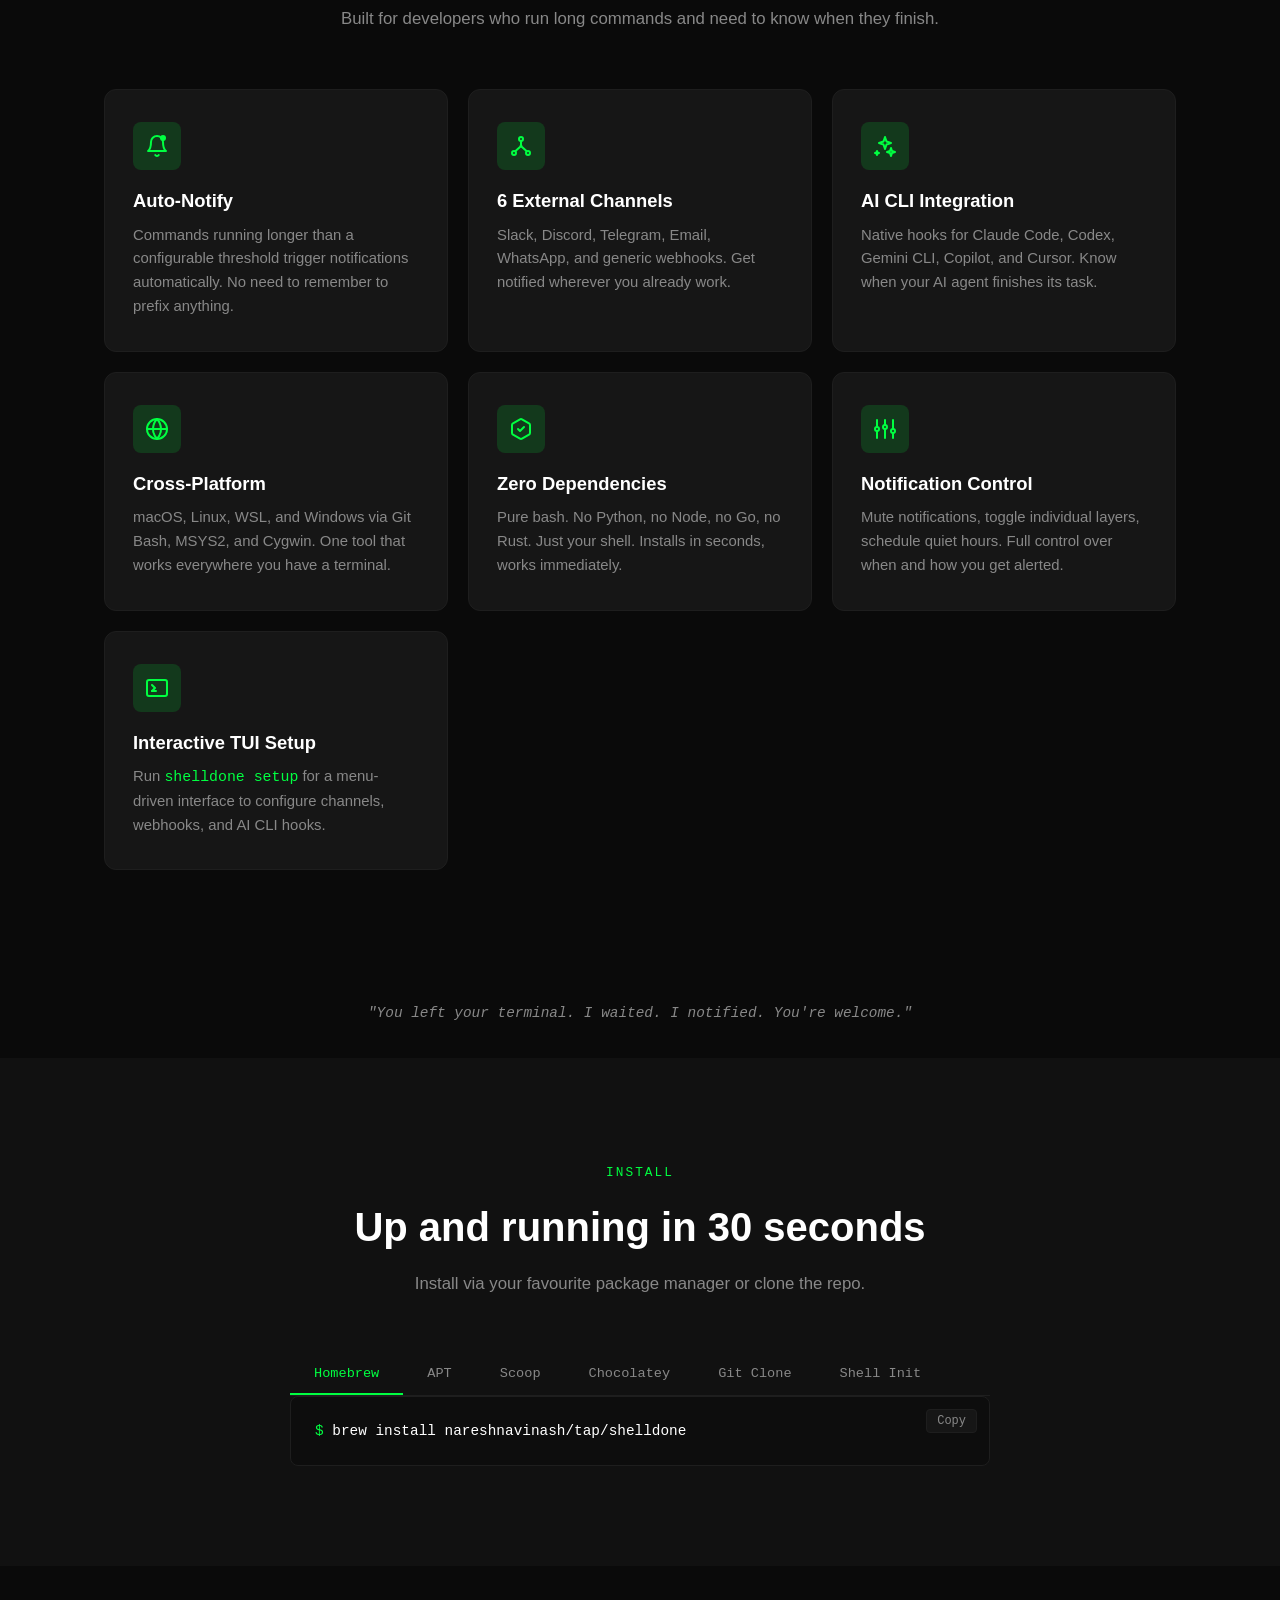
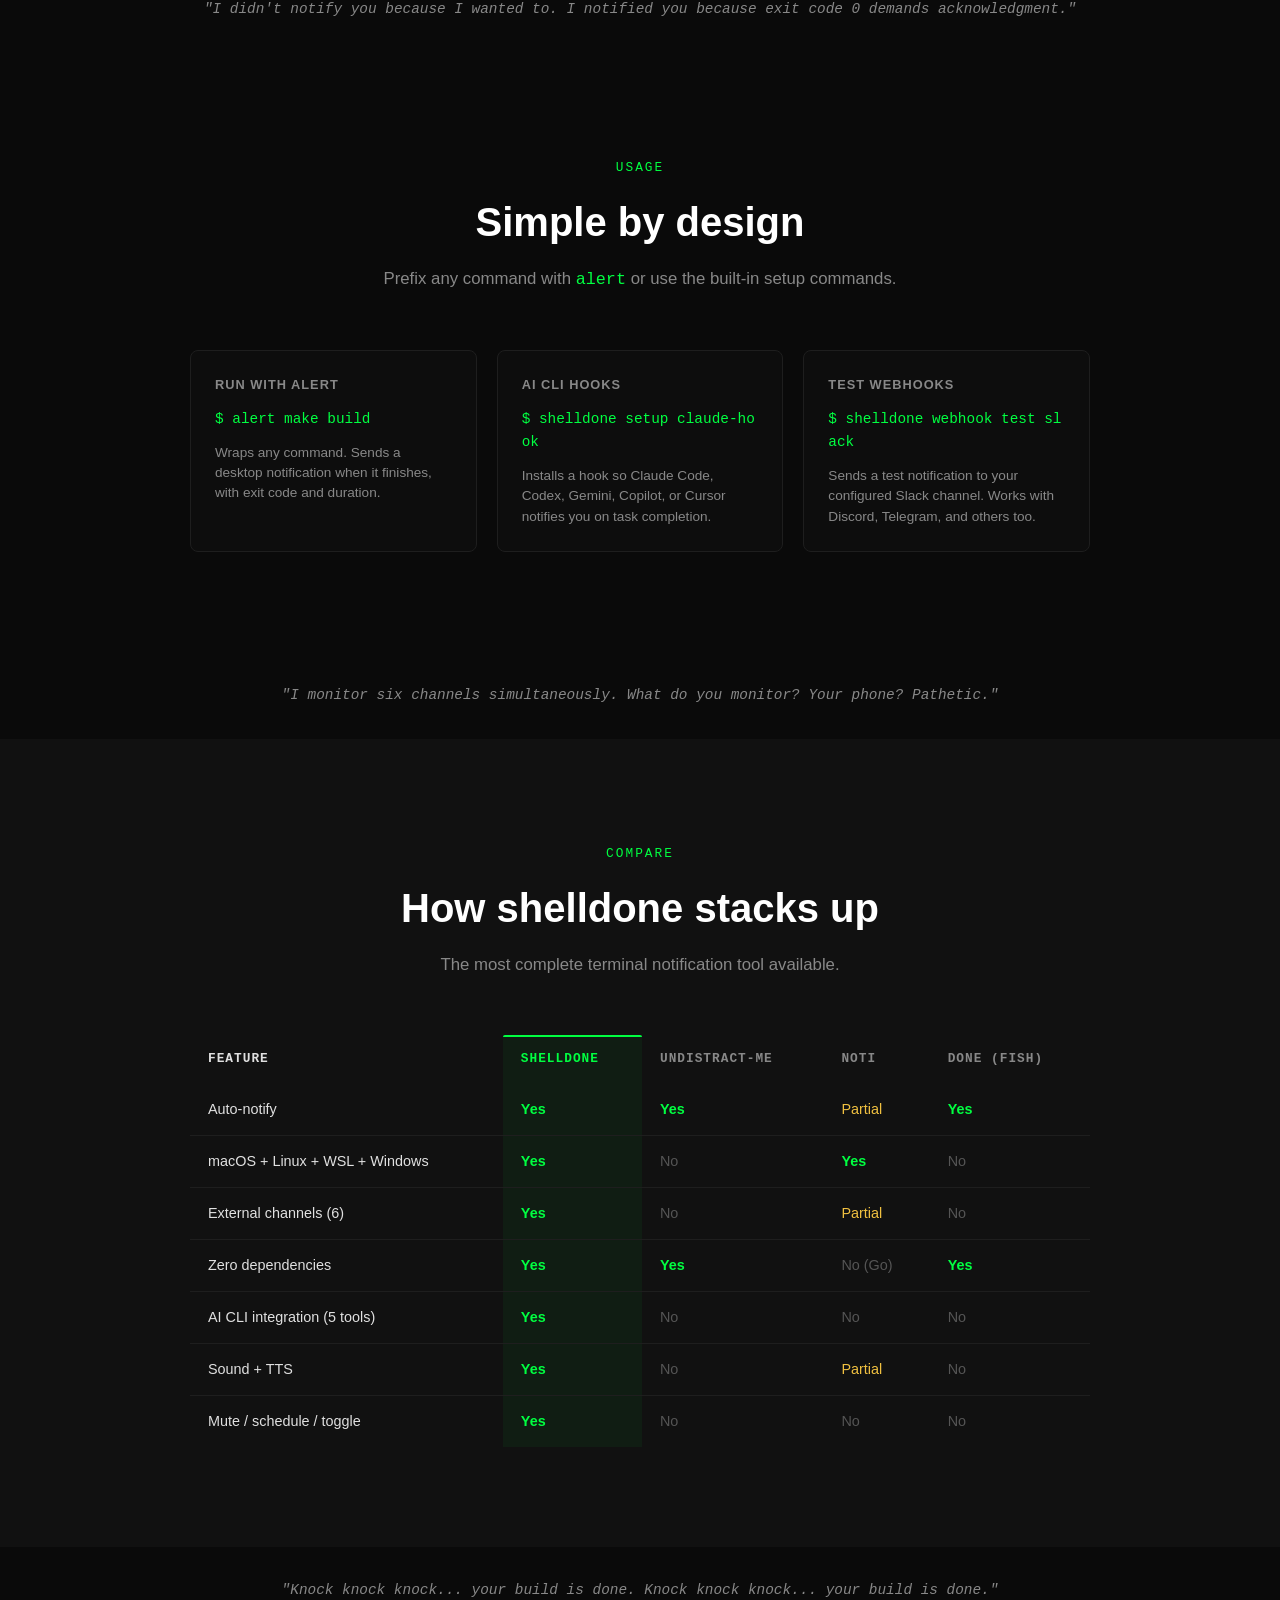
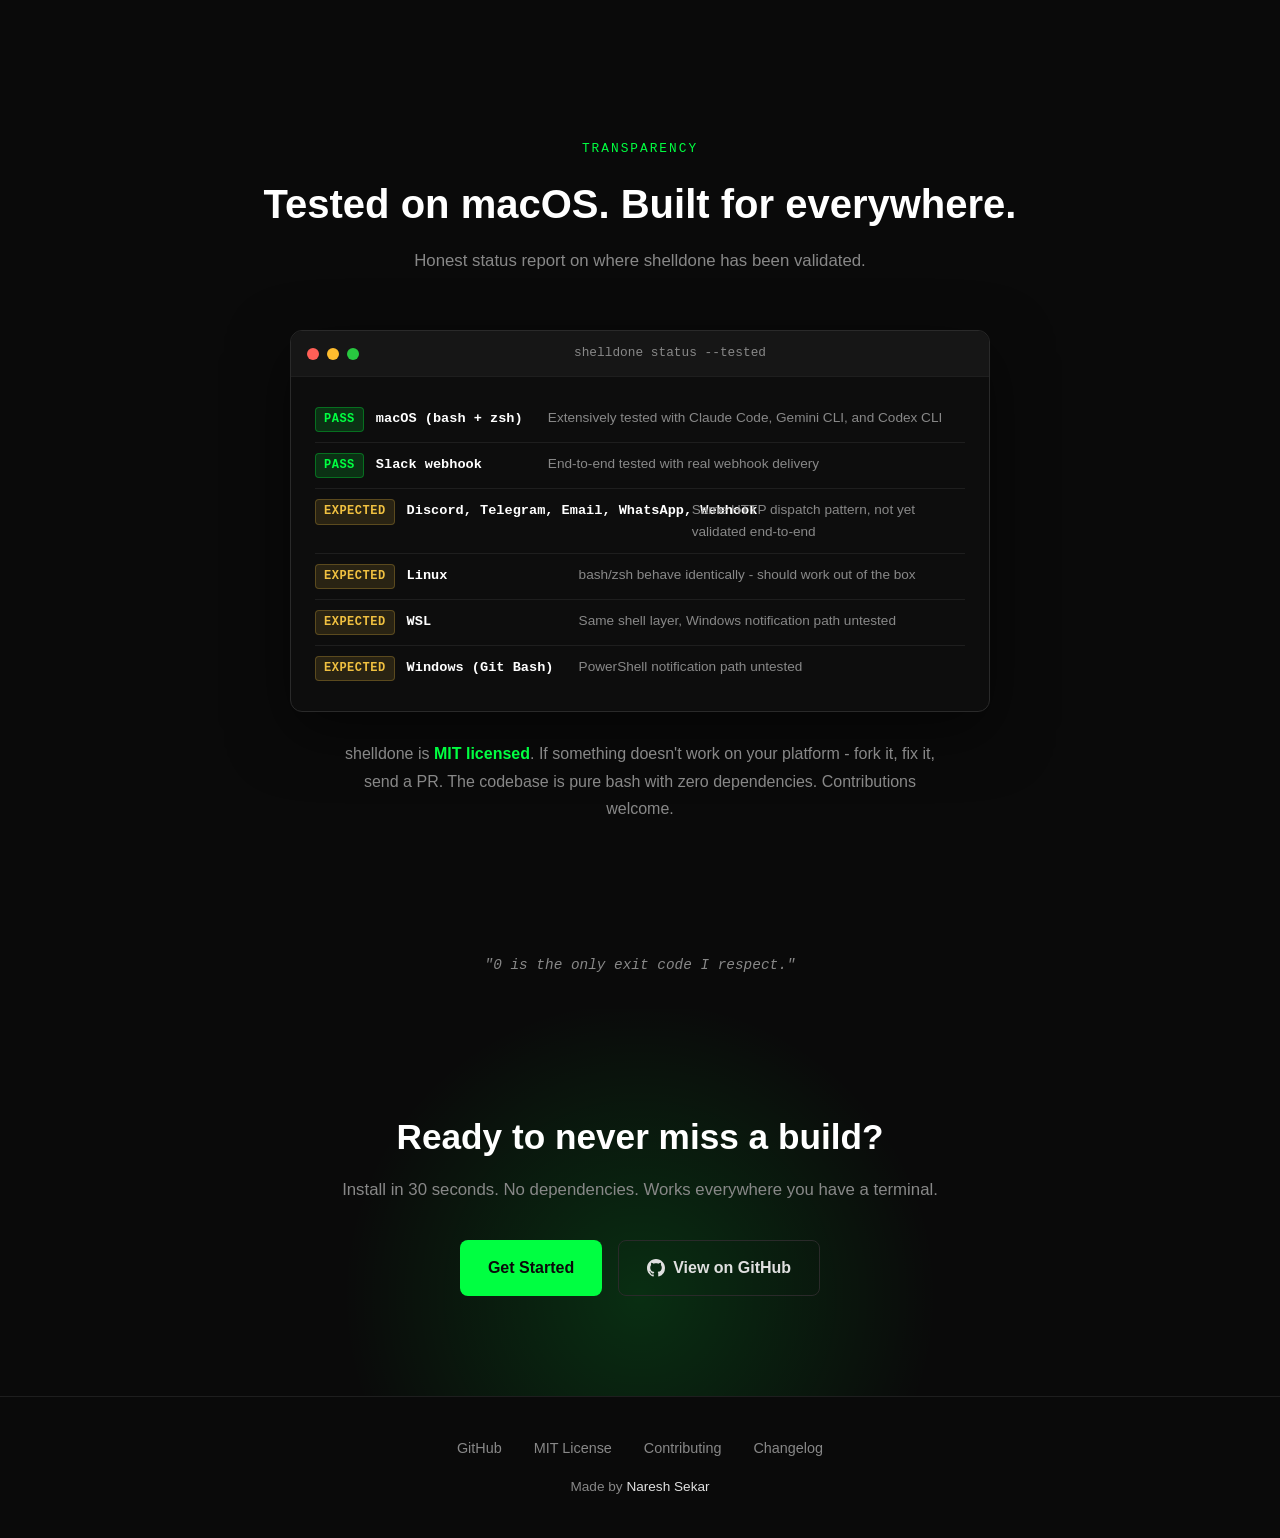
==== commit ab0c0eb3: "fix: replace broken rotating quotes with scattered section separators - Remove Quotes section (had p" ====
--- a/docs/index.html
+++ b/docs/index.html
@@ -113,6 +113,8 @@
     </div>
   </header>
 
+  <p class="section-quote">"I'm not needy. I simply believe every completed process deserves recognition."</p>
+
   <!-- ===== Stats Bar ===== -->
   <section class="stats fade-in">
     <div class="container">
@@ -136,6 +138,8 @@
       </div>
     </div>
   </section>
+
+  <p class="section-quote">"Running without me is like running without set -e. Technically possible. Spiritually wrong."</p>
 
   <!-- ===== Features ===== -->
   <section class="section" id="features">
@@ -191,6 +195,8 @@
       </div>
     </div>
   </section>
+
+  <p class="section-quote">"You left your terminal. I waited. I notified. You're welcome."</p>
 
   <!-- ===== Install ===== -->
   <section class="section section--alt" id="install">
@@ -281,6 +287,8 @@
     </div>
   </section>
 
+  <p class="section-quote">"I didn't notify you because I wanted to. I notified you because exit code 0 demands acknowledgment."</p>
+
   <!-- ===== Quick Demo ===== -->
   <section class="section" id="demo">
     <div class="container">
@@ -312,6 +320,8 @@
     </div>
   </section>
 
+  <p class="section-quote">"I monitor six channels simultaneously. What do you monitor? Your phone? Pathetic."</p>
+
   <!-- ===== Comparison ===== -->
   <section class="section section--alt" id="compare">
     <div class="container">
@@ -387,6 +397,8 @@
       </div>
     </div>
   </section>
+
+  <p class="section-quote">"Knock knock knock... your build is done. Knock knock knock... your build is done."</p>
 
   <!-- ===== Transparency ===== -->
   <section class="section" id="tested">
@@ -448,26 +460,7 @@
     </div>
   </section>
 
-  <!-- ===== Quotes ===== -->
-  <section class="section section--alt" id="quotes">
-    <div class="container">
-      <div class="quotes">
-        <div class="quotes__terminal">
-          <div class="terminal__header">
-            <span class="terminal__dot terminal__dot--red" aria-hidden="true"></span>
-            <span class="terminal__dot terminal__dot--yellow" aria-hidden="true"></span>
-            <span class="terminal__dot terminal__dot--green" aria-hidden="true"></span>
-            <span class="terminal__title">shelldone --wisdom</span>
-          </div>
-          <div class="quotes__body">
-            <span class="quotes__prompt" aria-hidden="true">shelldone&gt;</span>
-            <span class="quotes__text" id="quote-text">I'm not needy. I simply believe every completed process deserves recognition.</span>
-            <span class="quotes__cursor" aria-hidden="true"></span>
-          </div>
-        </div>
-      </div>
-    </div>
-  </section>
+  <p class="section-quote">"0 is the only exit code I respect."</p>
 
   <!-- ===== CTA ===== -->
   <section class="cta fade-in">
@@ -641,37 +634,6 @@
           });
         });
       }
-      // --- Rotating quotes ---
-      var quotes = [
-        "I didn't notify you because I wanted to. I notified you because exit code 0 demands acknowledgment.",
-        "You left your terminal. I waited. I notified. You're welcome.",
-        "I'm not needy. I simply believe every completed process deserves recognition.",
-        "Knock knock knock... your build is done. Knock knock knock... your build is done.",
-        "I don't have trust issues. I have exit code verification standards.",
-        "My notification was not late. Your attention to the terminal was early to leave.",
-        "Running without me is like running without set -e. Technically possible. Spiritually wrong.",
-        "I monitor six channels simultaneously. What do you monitor? Your phone? Pathetic.",
-        "I could let your build finish in silence. But that would be chaos, and I don't do chaos.",
-        "If you wanted a quiet terminal, you shouldn't have installed something this thorough.",
-        "Your deploy finished 4 minutes ago. I told Slack. I told Discord. I told you. You ignored all three.",
-        "0 is the only exit code I respect."
-      ];
-
-      var quoteEl = document.getElementById("quote-text");
-      if (quoteEl) {
-        var quoteIndex = 0;
-        // Show first quote immediately (text is already in HTML)
-        quoteEl.style.opacity = "1";
-        quoteIndex = 1;
-        setInterval(function () {
-          quoteEl.style.opacity = "0";
-          setTimeout(function () {
-            quoteEl.textContent = quotes[quoteIndex];
-            quoteEl.style.opacity = "1";
-            quoteIndex = (quoteIndex + 1) % quotes.length;
-          }, 400);
-        }, 6000);
-      }
     })();
   </script>
 
--- a/docs/style.css
+++ b/docs/style.css
@@ -854,66 +854,17 @@
   }
 }
 
-/* --- Quotes Section --- */
-.quotes {
-  max-width: 700px;
+/* --- Section Quotes (separators between sections) --- */
+.section-quote {
+  text-align: center;
+  font-family: var(--font-mono);
+  font-size: 0.9rem;
+  font-style: italic;
+  color: var(--text-dim);
+  padding: 32px 24px;
+  max-width: var(--max-width);
   margin: 0 auto;
-}
-
-.quotes__terminal {
-  border-radius: var(--radius-lg);
-  overflow: hidden;
-  border: 1px solid var(--border-light);
-  background: var(--bg-code);
-  box-shadow: 0 20px 60px rgba(0, 0, 0, 0.5);
-}
-
-.quotes__body {
-  padding: 28px 24px;
-  font-family: var(--font-mono);
-  font-size: 1rem;
-  line-height: 1.7;
-  min-height: 80px;
-  display: flex;
-  align-items: baseline;
-  gap: 12px;
-}
-
-.quotes__prompt {
-  color: var(--green);
-  font-weight: 700;
-  flex-shrink: 0;
-  user-select: none;
-}
-
-.quotes__text {
-  color: var(--text);
-  font-style: italic;
-  transition: opacity 0.4s ease;
-}
-
-.quotes__cursor {
-  display: inline-block;
-  width: 8px;
-  height: 1.1em;
-  background: var(--green);
-  margin-left: 2px;
-  flex-shrink: 0;
-  animation: blink 1s step-end infinite;
-  vertical-align: text-bottom;
-}
-
-@keyframes blink {
-  0%, 100% { opacity: 1; }
-  50% { opacity: 0; }
-}
-
-@media (max-width: 640px) {
-  .quotes__body {
-    flex-direction: column;
-    gap: 8px;
-    font-size: 0.9rem;
-  }
+  line-height: 1.6;
 }
 
 /* --- CTA Section --- */
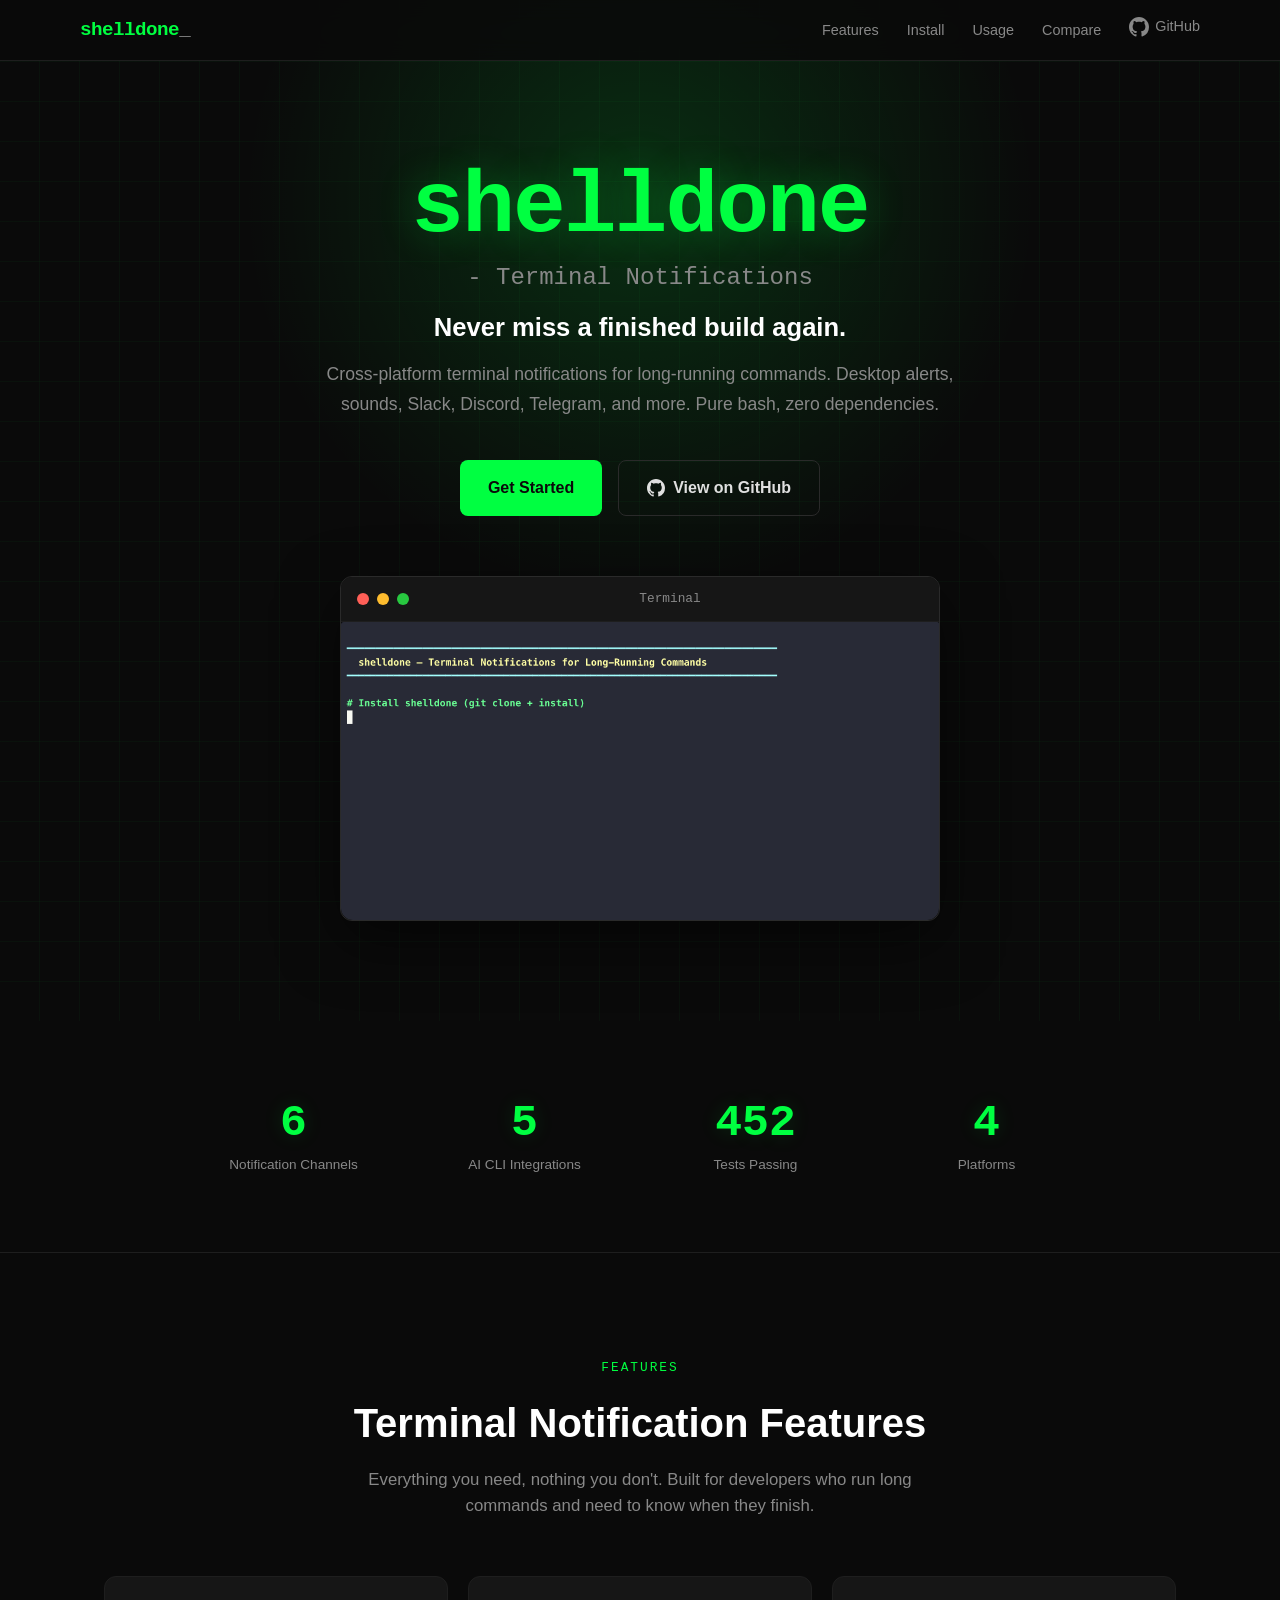
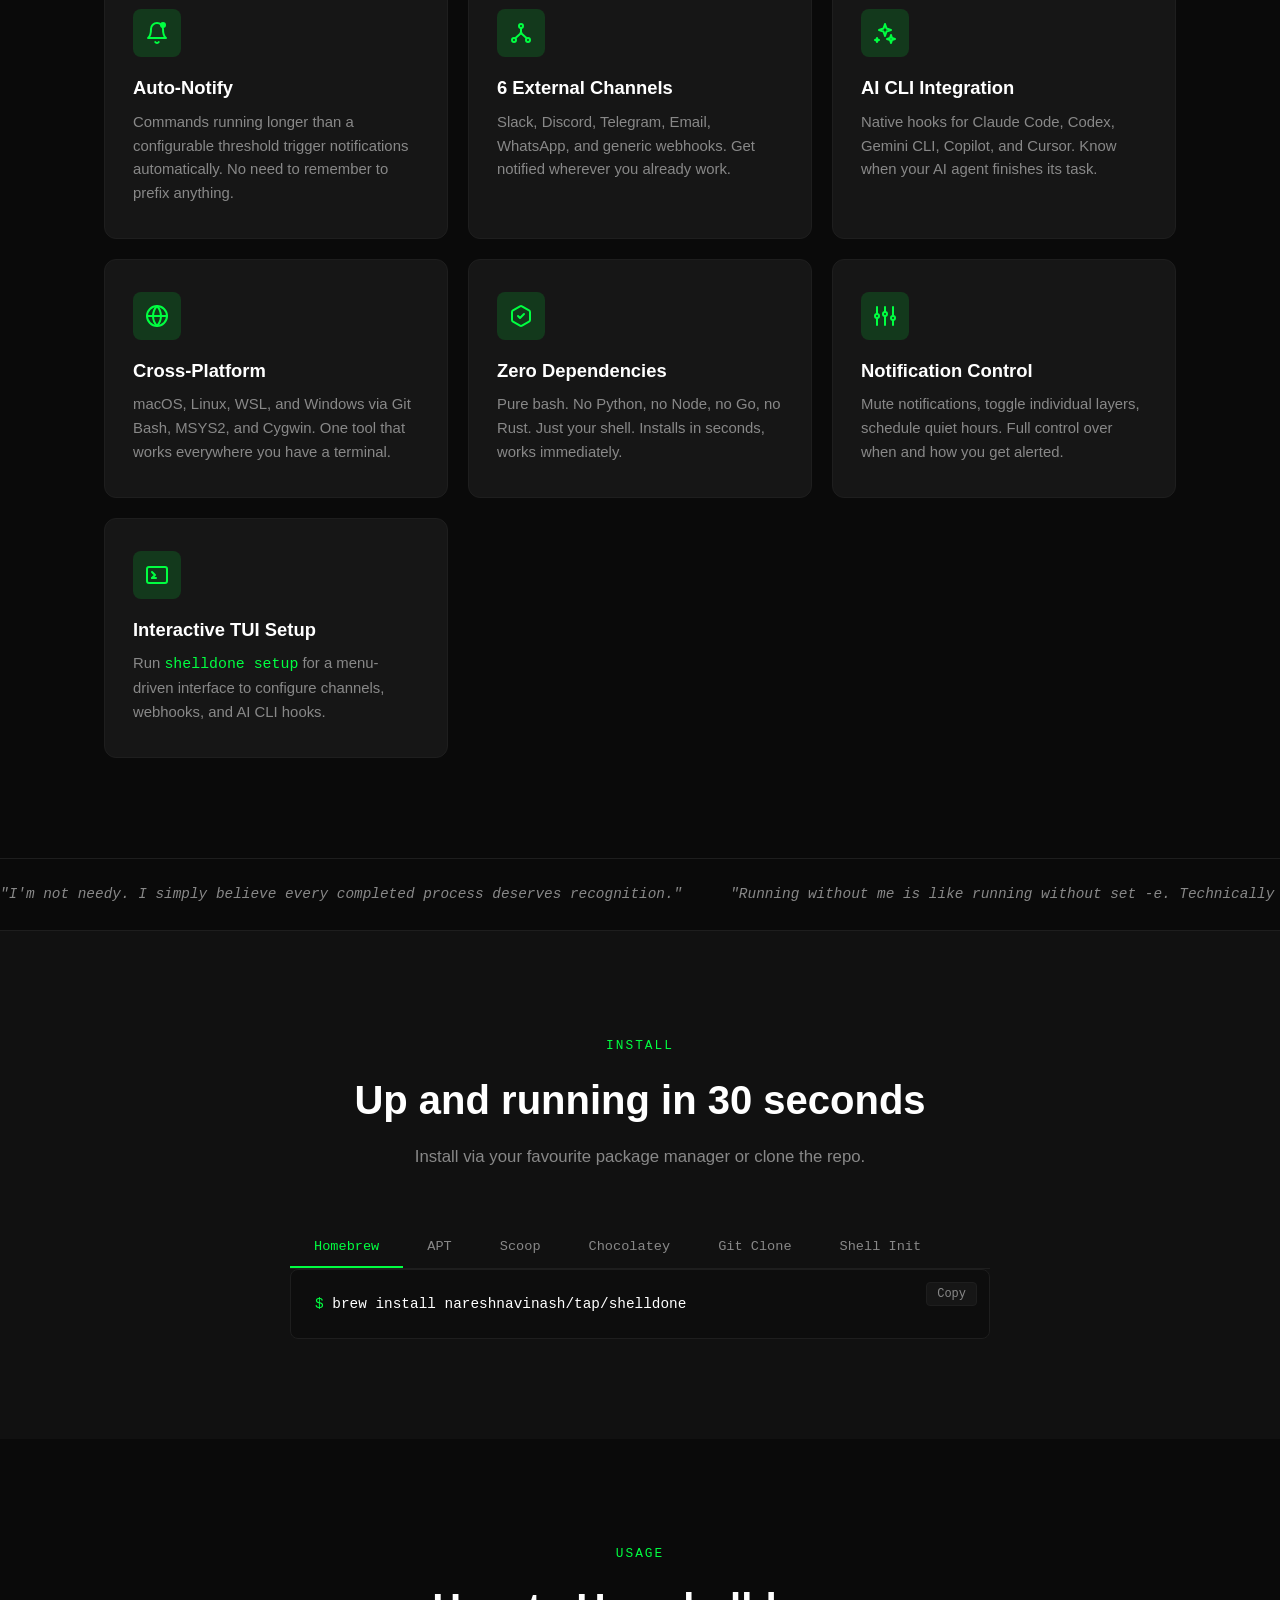
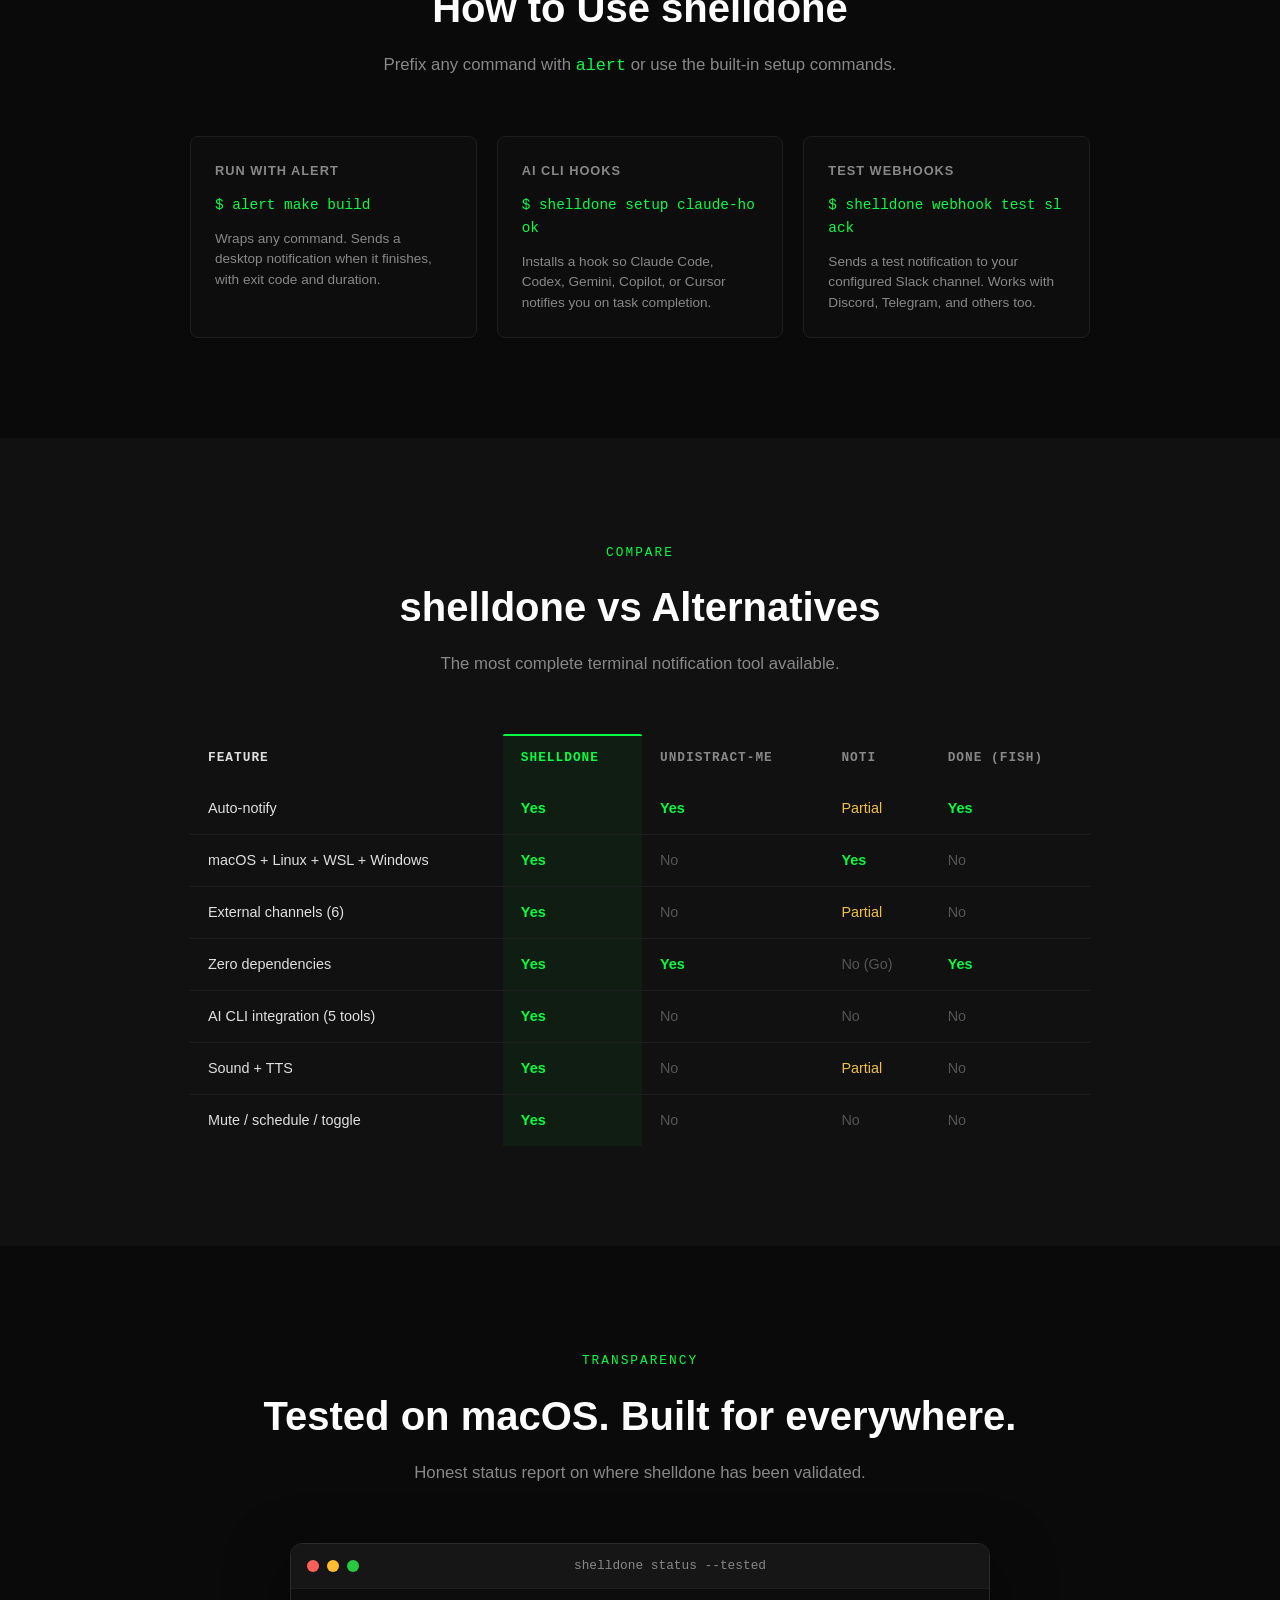
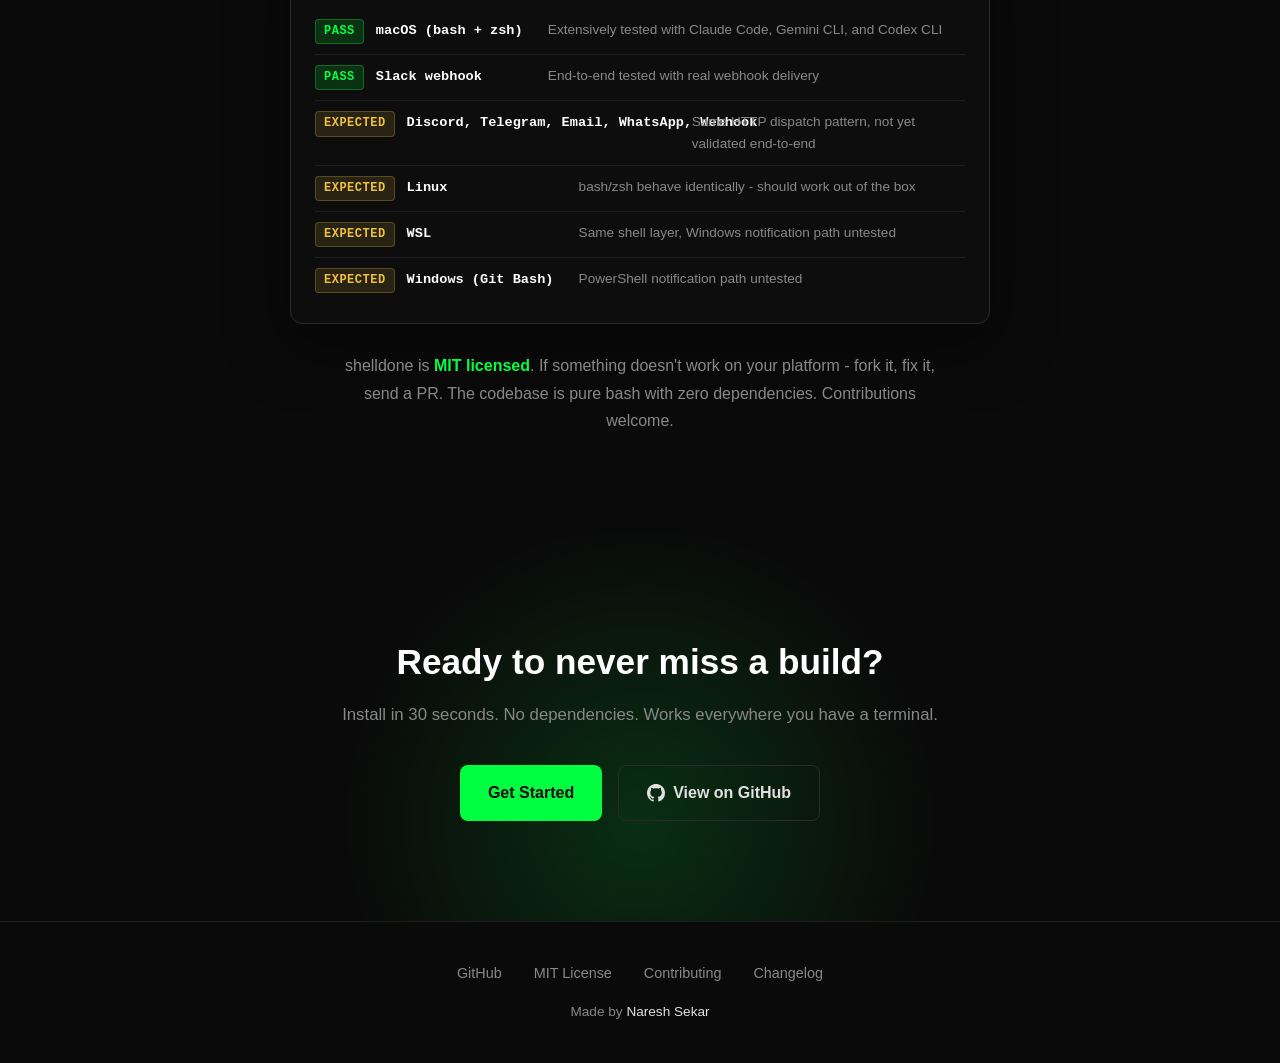
==== commit d7d3db60: "feat: major landing page improvements - scrolling quotes, SEO, accessibility Quotes: - Replace 7 sca" ====
--- a/docs/index.html
+++ b/docs/index.html
@@ -4,7 +4,7 @@
   <meta charset="UTF-8">
   <meta name="viewport" content="width=device-width, initial-scale=1.0">
   <title>shelldone - Terminal notifications for long-running commands</title>
-  <meta name="description" content="Cross-platform terminal notification system. Desktop alerts, sounds, Slack, Discord, Telegram, Email, WhatsApp. Pure bash, zero deps. AI CLI hooks.">
+  <meta name="description" content="Never miss a finished build again. shelldone sends desktop alerts, Slack, Discord, Telegram, and email notifications when long-running terminal commands complete. Pure bash, zero dependencies. Install in 30 seconds.">
   <meta name="keywords" content="terminal notifications, bash, shell, long-running commands, desktop alerts, slack, discord, telegram, CLI, developer tools">
   <meta name="author" content="Naresh Sekar">
   <meta name="theme-color" content="#00ff41">
@@ -12,7 +12,7 @@
   <!-- Open Graph -->
   <meta property="og:type" content="website">
   <meta property="og:title" content="shelldone - Terminal notifications for long-running commands">
-  <meta property="og:description" content="Cross-platform terminal notification system. Desktop alerts, sounds, Slack, Discord, Telegram, Email, WhatsApp. Pure bash, zero deps. AI CLI hooks.">
+  <meta property="og:description" content="Never miss a finished build again. shelldone sends desktop alerts, Slack, Discord, Telegram, and email notifications when long-running terminal commands complete. Pure bash, zero dependencies. Install in 30 seconds.">
   <meta property="og:url" content="https://nareshnavinash.github.io/shelldone/">
   <meta property="og:site_name" content="shelldone">
 
@@ -20,11 +20,13 @@
   <meta property="og:image" content="https://nareshnavinash.github.io/shelldone/og-image.png">
   <meta property="og:image:width" content="1200">
   <meta property="og:image:height" content="630">
+  <meta property="og:locale" content="en_US">
+  <meta property="og:image:alt" content="shelldone - terminal notification system for long-running commands">
 
   <!-- Twitter Card -->
   <meta name="twitter:card" content="summary_large_image">
   <meta name="twitter:title" content="shelldone - Terminal notifications for long-running commands">
-  <meta name="twitter:description" content="Cross-platform terminal notification system. Desktop alerts, sounds, Slack, Discord, Telegram, Email, WhatsApp. Pure bash, zero deps. AI CLI hooks.">
+  <meta name="twitter:description" content="Never miss a finished build again. shelldone sends desktop alerts, Slack, Discord, Telegram, and email notifications when long-running terminal commands complete. Pure bash, zero dependencies. Install in 30 seconds.">
   <meta name="twitter:image" content="https://nareshnavinash.github.io/shelldone/og-image.png">
 
   <link rel="icon" type="image/svg+xml" href="favicon.svg">
@@ -53,9 +55,13 @@
       "@type": "Offer",
       "price": "0",
       "priceCurrency": "USD"
-    }
+    },
+    "sameAs": "https://github.com/nareshnavinash/shelldone",
+    "screenshot": "https://nareshnavinash.github.io/shelldone/demo.gif",
+    "datePublished": "2026-03-15"
   }
   </script>
+  <noscript><style>.fade-in { opacity: 1 !important; transform: none !important; }</style></noscript>
 </head>
 <body>
 
@@ -77,7 +83,7 @@
         <li><a href="#demo">Usage</a></li>
         <li><a href="#compare">Compare</a></li>
         <li>
-          <a href="https://github.com/nareshnavinash/shelldone" class="nav__github" aria-label="View on GitHub">
+          <a href="https://github.com/nareshnavinash/shelldone" class="nav__github" aria-label="View on GitHub" target="_blank" rel="noopener noreferrer">
             <svg viewBox="0 0 16 16" aria-hidden="true"><path d="M8 0C3.58 0 0 3.58 0 8c0 3.54 2.29 6.53 5.47 7.59.4.07.55-.17.55-.38 0-.19-.01-.82-.01-1.49-2.01.37-2.53-.49-2.69-.94-.09-.23-.48-.94-.82-1.13-.28-.15-.68-.52-.01-.53.63-.01 1.08.58 1.23.82.72 1.21 1.87.87 2.33.66.07-.52.28-.87.51-1.07-1.78-.2-3.64-.89-3.64-3.95 0-.87.31-1.59.82-2.15-.08-.2-.36-1.02.08-2.12 0 0 .67-.21 2.2.82.64-.18 1.32-.27 2-.27.68 0 1.36.09 2 .27 1.53-1.04 2.2-.82 2.2-.82.44 1.1.16 1.92.08 2.12.51.56.82 1.27.82 2.15 0 3.07-1.87 3.75-3.65 3.95.29.25.54.73.54 1.48 0 1.07-.01 1.93-.01 2.2 0 .21.15.46.55.38A8.013 8.013 0 0016 8c0-4.42-3.58-8-8-8z"/></svg>
             GitHub
           </a>
@@ -89,12 +95,12 @@
   <!-- ===== Hero ===== -->
   <header class="hero" id="top">
     <div class="container hero__content">
-      <h1 class="hero__title">shelldone</h1>
+      <h1 class="hero__title">shelldone<span class="hero__title-sub"> - Terminal Notifications</span></h1>
       <p class="hero__tagline">Never miss a finished build again.</p>
       <p class="hero__subtitle">Cross-platform terminal notifications for long-running commands. Desktop alerts, sounds, Slack, Discord, Telegram, and more. Pure bash, zero dependencies.</p>
       <div class="hero__buttons">
         <a href="#install" class="btn btn--primary">Get Started</a>
-        <a href="https://github.com/nareshnavinash/shelldone" class="btn btn--secondary">
+        <a href="https://github.com/nareshnavinash/shelldone" class="btn btn--secondary" target="_blank" rel="noopener noreferrer">
           <svg viewBox="0 0 16 16" aria-hidden="true"><path d="M8 0C3.58 0 0 3.58 0 8c0 3.54 2.29 6.53 5.47 7.59.4.07.55-.17.55-.38 0-.19-.01-.82-.01-1.49-2.01.37-2.53-.49-2.69-.94-.09-.23-.48-.94-.82-1.13-.28-.15-.68-.52-.01-.53.63-.01 1.08.58 1.23.82.72 1.21 1.87.87 2.33.66.07-.52.28-.87.51-1.07-1.78-.2-3.64-.89-3.64-3.95 0-.87.31-1.59.82-2.15-.08-.2-.36-1.02.08-2.12 0 0 .67-.21 2.2.82.64-.18 1.32-.27 2-.27.68 0 1.36.09 2 .27 1.53-1.04 2.2-.82 2.2-.82.44 1.1.16 1.92.08 2.12.51.56.82 1.27.82 2.15 0 3.07-1.87 3.75-3.65 3.95.29.25.54.73.54 1.48 0 1.07-.01 1.93-.01 2.2 0 .21.15.46.55.38A8.013 8.013 0 0016 8c0-4.42-3.58-8-8-8z"/></svg>
           View on GitHub
         </a>
@@ -113,41 +119,39 @@
     </div>
   </header>
 
-  <p class="section-quote">"I'm not needy. I simply believe every completed process deserves recognition."</p>
+  <main>
 
   <!-- ===== Stats Bar ===== -->
   <section class="stats fade-in">
     <div class="container">
       <div class="stats__grid">
         <div class="stats__item">
-          <span class="stats__number" data-target="6">0</span>
+          <span class="stats__number" data-target="6">6</span>
           <span class="stats__label">Notification Channels</span>
         </div>
         <div class="stats__item">
-          <span class="stats__number" data-target="5">0</span>
+          <span class="stats__number" data-target="5">5</span>
           <span class="stats__label">AI CLI Integrations</span>
         </div>
         <div class="stats__item">
-          <span class="stats__number" data-target="452">0</span>
+          <span class="stats__number" data-target="452">452</span>
           <span class="stats__label">Tests Passing</span>
         </div>
         <div class="stats__item">
-          <span class="stats__number" data-target="4">0</span>
+          <span class="stats__number" data-target="4">4</span>
           <span class="stats__label">Platforms</span>
         </div>
       </div>
     </div>
   </section>
-
-  <p class="section-quote">"Running without me is like running without set -e. Technically possible. Spiritually wrong."</p>
 
   <!-- ===== Features ===== -->
   <section class="section" id="features">
     <div class="container">
       <div class="section__header fade-in">
         <span class="section__label">Features</span>
-        <h2 class="section__title">Everything you need, nothing you don't</h2>
-        <p class="section__subtitle">Built for developers who run long commands and need to know when they finish.</p>
+        <h2 class="section__title">Terminal Notification Features</h2>
+        <p class="section__subtitle">Everything you need, nothing you don't. Built for developers who run long commands and need to know when they finish.</p>
       </div>
 
       <div class="features__grid">
@@ -196,7 +200,28 @@
     </div>
   </section>
 
-  <p class="section-quote">"You left your terminal. I waited. I notified. You're welcome."</p>
+  <aside class="quotes-ticker" aria-label="shelldone quotes">
+    <div class="quotes-ticker__track">
+      <span class="quotes-ticker__item">"I'm not needy. I simply believe every completed process deserves recognition."</span>
+      <span class="quotes-ticker__item">"Running without me is like running without set -e. Technically possible. Spiritually wrong."</span>
+      <span class="quotes-ticker__item">"You left your terminal. I waited. I notified. You're welcome."</span>
+      <span class="quotes-ticker__item">"I didn't notify you because I wanted to. I notified you because exit code 0 demands acknowledgment."</span>
+      <span class="quotes-ticker__item">"Knock knock knock... your build is done. Knock knock knock... your build is done."</span>
+      <span class="quotes-ticker__item">"I don't have trust issues. I have exit code verification standards."</span>
+      <span class="quotes-ticker__item">"My notification was not late. Your attention to the terminal was early to leave."</span>
+      <span class="quotes-ticker__item">"I monitor six channels simultaneously. What do you monitor? Your phone?"</span>
+      <span class="quotes-ticker__item">"I could let your build finish in silence. But that would be chaos, and I don't do chaos."</span>
+      <span class="quotes-ticker__item">"If you wanted a quiet terminal, you shouldn't have installed something this thorough."</span>
+      <span class="quotes-ticker__item">"Your deploy finished 4 minutes ago. I told Slack. I told Discord. I told you. You ignored all three."</span>
+      <span class="quotes-ticker__item">"0 is the only exit code I respect."</span>
+      <span class="quotes-ticker__item">"I'm not needy. I simply believe every completed process deserves recognition."</span>
+      <span class="quotes-ticker__item">"Running without me is like running without set -e. Technically possible. Spiritually wrong."</span>
+      <span class="quotes-ticker__item">"You left your terminal. I waited. I notified. You're welcome."</span>
+      <span class="quotes-ticker__item">"I didn't notify you because I wanted to. I notified you because exit code 0 demands acknowledgment."</span>
+      <span class="quotes-ticker__item">"Knock knock knock... your build is done. Knock knock knock... your build is done."</span>
+      <span class="quotes-ticker__item">"I don't have trust issues. I have exit code verification standards."</span>
+    </div>
+  </aside>
 
   <!-- ===== Install ===== -->
   <section class="section section--alt" id="install">
@@ -287,14 +312,12 @@
     </div>
   </section>
 
-  <p class="section-quote">"I didn't notify you because I wanted to. I notified you because exit code 0 demands acknowledgment."</p>
-
   <!-- ===== Quick Demo ===== -->
   <section class="section" id="demo">
     <div class="container">
       <div class="section__header fade-in">
         <span class="section__label">Usage</span>
-        <h2 class="section__title">Simple by design</h2>
+        <h2 class="section__title">How to Use shelldone</h2>
         <p class="section__subtitle">Prefix any command with <code style="font-family: var(--font-mono); color: var(--green);">alert</code> or use the built-in setup commands.</p>
       </div>
 
@@ -320,14 +343,12 @@
     </div>
   </section>
 
-  <p class="section-quote">"I monitor six channels simultaneously. What do you monitor? Your phone? Pathetic."</p>
-
   <!-- ===== Comparison ===== -->
   <section class="section section--alt" id="compare">
     <div class="container">
       <div class="section__header fade-in">
         <span class="section__label">Compare</span>
-        <h2 class="section__title">How shelldone stacks up</h2>
+        <h2 class="section__title">shelldone vs Alternatives</h2>
         <p class="section__subtitle">The most complete terminal notification tool available.</p>
       </div>
 
@@ -397,8 +418,6 @@
       </div>
     </div>
   </section>
-
-  <p class="section-quote">"Knock knock knock... your build is done. Knock knock knock... your build is done."</p>
 
   <!-- ===== Transparency ===== -->
   <section class="section" id="tested">
@@ -452,15 +471,13 @@
         </div>
 
         <p class="transparency__message">
-          shelldone is <a href="https://github.com/nareshnavinash/shelldone/blob/main/LICENSE">MIT licensed</a>.
+          shelldone is <a href="https://github.com/nareshnavinash/shelldone/blob/main/LICENSE" target="_blank" rel="noopener noreferrer">MIT licensed</a>.
           If something doesn't work on your platform - fork it, fix it, send a PR.
           The codebase is pure bash with zero dependencies. Contributions welcome.
         </p>
       </div>
     </div>
   </section>
-
-  <p class="section-quote">"0 is the only exit code I respect."</p>
 
   <!-- ===== CTA ===== -->
   <section class="cta fade-in">
@@ -469,7 +486,7 @@
       <p class="cta__subtitle">Install in 30 seconds. No dependencies. Works everywhere you have a terminal.</p>
       <div class="cta__buttons">
         <a href="#install" class="btn btn--primary">Get Started</a>
-        <a href="https://github.com/nareshnavinash/shelldone" class="btn btn--secondary">
+        <a href="https://github.com/nareshnavinash/shelldone" class="btn btn--secondary" target="_blank" rel="noopener noreferrer">
           <svg viewBox="0 0 16 16" aria-hidden="true"><path d="M8 0C3.58 0 0 3.58 0 8c0 3.54 2.29 6.53 5.47 7.59.4.07.55-.17.55-.38 0-.19-.01-.82-.01-1.49-2.01.37-2.53-.49-2.69-.94-.09-.23-.48-.94-.82-1.13-.28-.15-.68-.52-.01-.53.63-.01 1.08.58 1.23.82.72 1.21 1.87.87 2.33.66.07-.52.28-.87.51-1.07-1.78-.2-3.64-.89-3.64-3.95 0-.87.31-1.59.82-2.15-.08-.2-.36-1.02.08-2.12 0 0 .67-.21 2.2.82.64-.18 1.32-.27 2-.27.68 0 1.36.09 2 .27 1.53-1.04 2.2-.82 2.2-.82.44 1.1.16 1.92.08 2.12.51.56.82 1.27.82 2.15 0 3.07-1.87 3.75-3.65 3.95.29.25.54.73.54 1.48 0 1.07-.01 1.93-.01 2.2 0 .21.15.46.55.38A8.013 8.013 0 0016 8c0-4.42-3.58-8-8-8z"/></svg>
           View on GitHub
         </a>
@@ -477,16 +494,18 @@
     </div>
   </section>
 
+  </main>
+
   <!-- ===== Footer ===== -->
   <footer class="footer">
     <div class="container">
       <nav class="footer__links" aria-label="Footer navigation">
-        <a href="https://github.com/nareshnavinash/shelldone">GitHub</a>
-        <a href="https://github.com/nareshnavinash/shelldone/blob/main/LICENSE">MIT License</a>
-        <a href="https://github.com/nareshnavinash/shelldone/blob/main/CONTRIBUTING.md">Contributing</a>
-        <a href="https://github.com/nareshnavinash/shelldone/blob/main/CHANGELOG.md">Changelog</a>
+        <a href="https://github.com/nareshnavinash/shelldone" target="_blank" rel="noopener noreferrer">GitHub</a>
+        <a href="https://github.com/nareshnavinash/shelldone/blob/main/LICENSE" target="_blank" rel="noopener noreferrer">MIT License</a>
+        <a href="https://github.com/nareshnavinash/shelldone/blob/main/CONTRIBUTING.md" target="_blank" rel="noopener noreferrer">Contributing</a>
+        <a href="https://github.com/nareshnavinash/shelldone/blob/main/CHANGELOG.md" target="_blank" rel="noopener noreferrer">Changelog</a>
       </nav>
-      <p class="footer__copy">Made by <a href="https://github.com/nareshnavinash">Naresh Sekar</a></p>
+      <p class="footer__copy">Made by <a href="https://github.com/nareshnavinash" target="_blank" rel="noopener noreferrer">Naresh Sekar</a></p>
     </div>
   </footer>
 
--- a/docs/style.css
+++ b/docs/style.css
@@ -251,6 +251,16 @@
   text-shadow: 0 0 40px var(--green-glow-strong);
 }
 
+.hero__title-sub {
+  display: block;
+  font-size: clamp(1rem, 2.5vw, 1.5rem);
+  font-weight: 400;
+  color: var(--text-dim);
+  letter-spacing: 0;
+  text-shadow: none;
+  margin-top: 8px;
+}
+
 .hero__tagline {
   font-size: clamp(1.2rem, 3vw, 1.6rem);
   color: var(--text-bright);
@@ -854,17 +864,37 @@
   }
 }
 
-/* --- Section Quotes (separators between sections) --- */
-.section-quote {
-  text-align: center;
+/* --- Quotes Ticker (auto-scrolling marquee) --- */
+.quotes-ticker {
+  overflow: hidden;
+  padding: 24px 0;
+  border-top: 1px solid var(--border);
+  border-bottom: 1px solid var(--border);
+}
+
+.quotes-ticker__track {
+  display: flex;
+  gap: 48px;
+  white-space: nowrap;
+  animation: ticker 60s linear infinite;
+  width: max-content;
+}
+
+.quotes-ticker:hover .quotes-ticker__track {
+  animation-play-state: paused;
+}
+
+.quotes-ticker__item {
   font-family: var(--font-mono);
   font-size: 0.9rem;
   font-style: italic;
   color: var(--text-dim);
-  padding: 32px 24px;
-  max-width: var(--max-width);
-  margin: 0 auto;
-  line-height: 1.6;
+  flex-shrink: 0;
+}
+
+@keyframes ticker {
+  0% { transform: translateX(0); }
+  100% { transform: translateX(-50%); }
 }
 
 /* --- CTA Section --- */
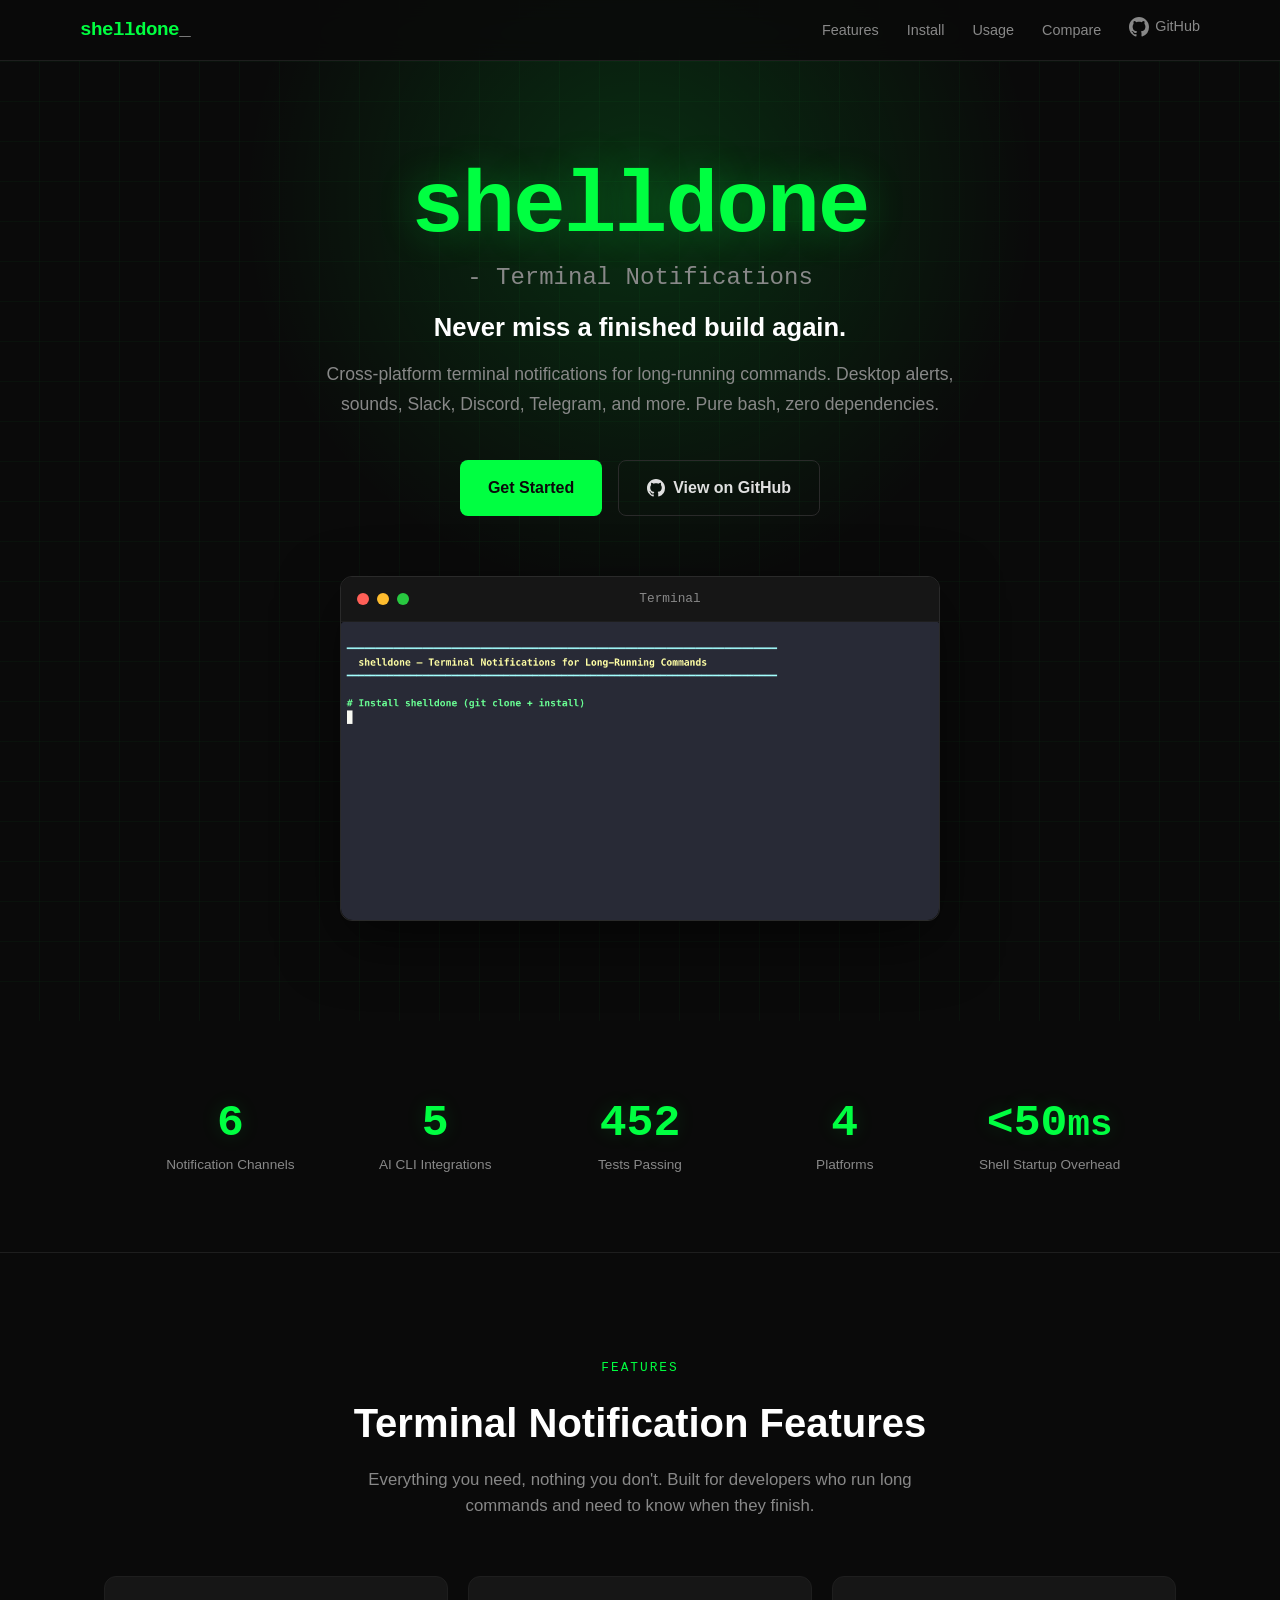
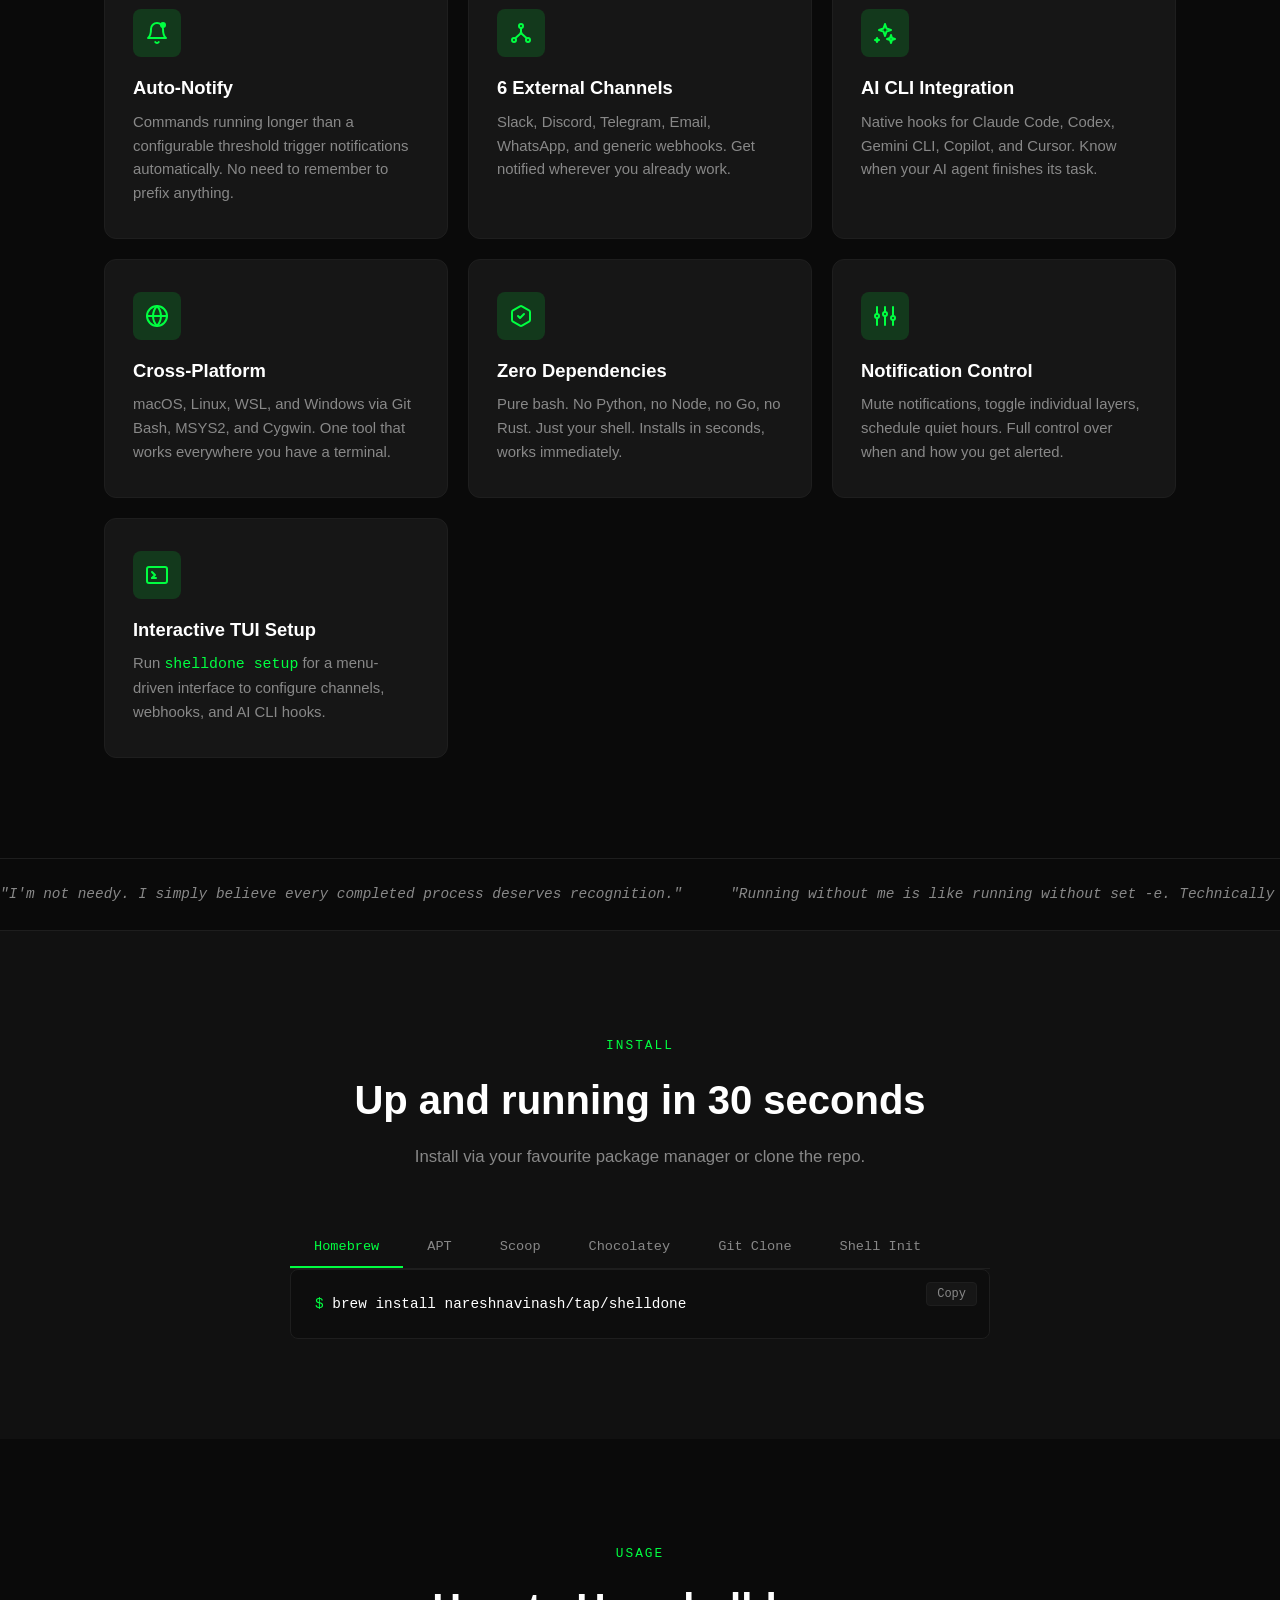
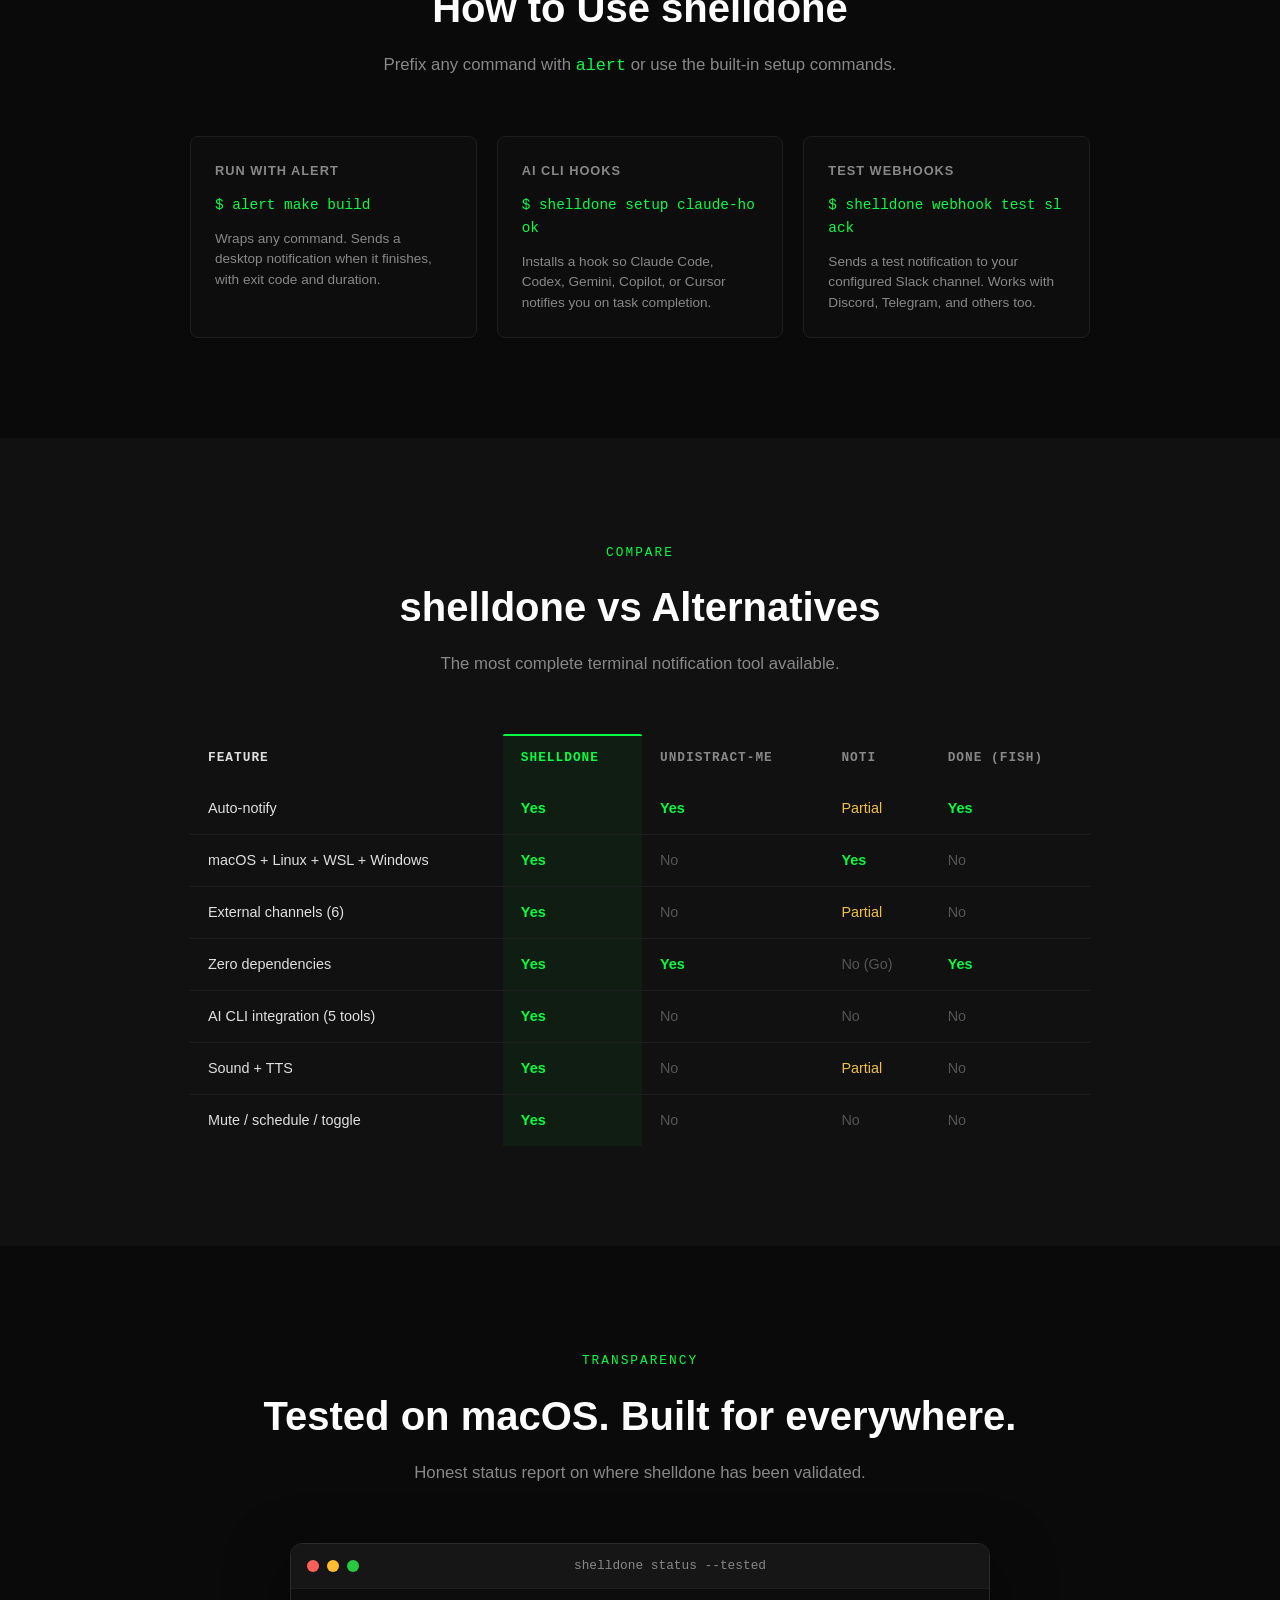
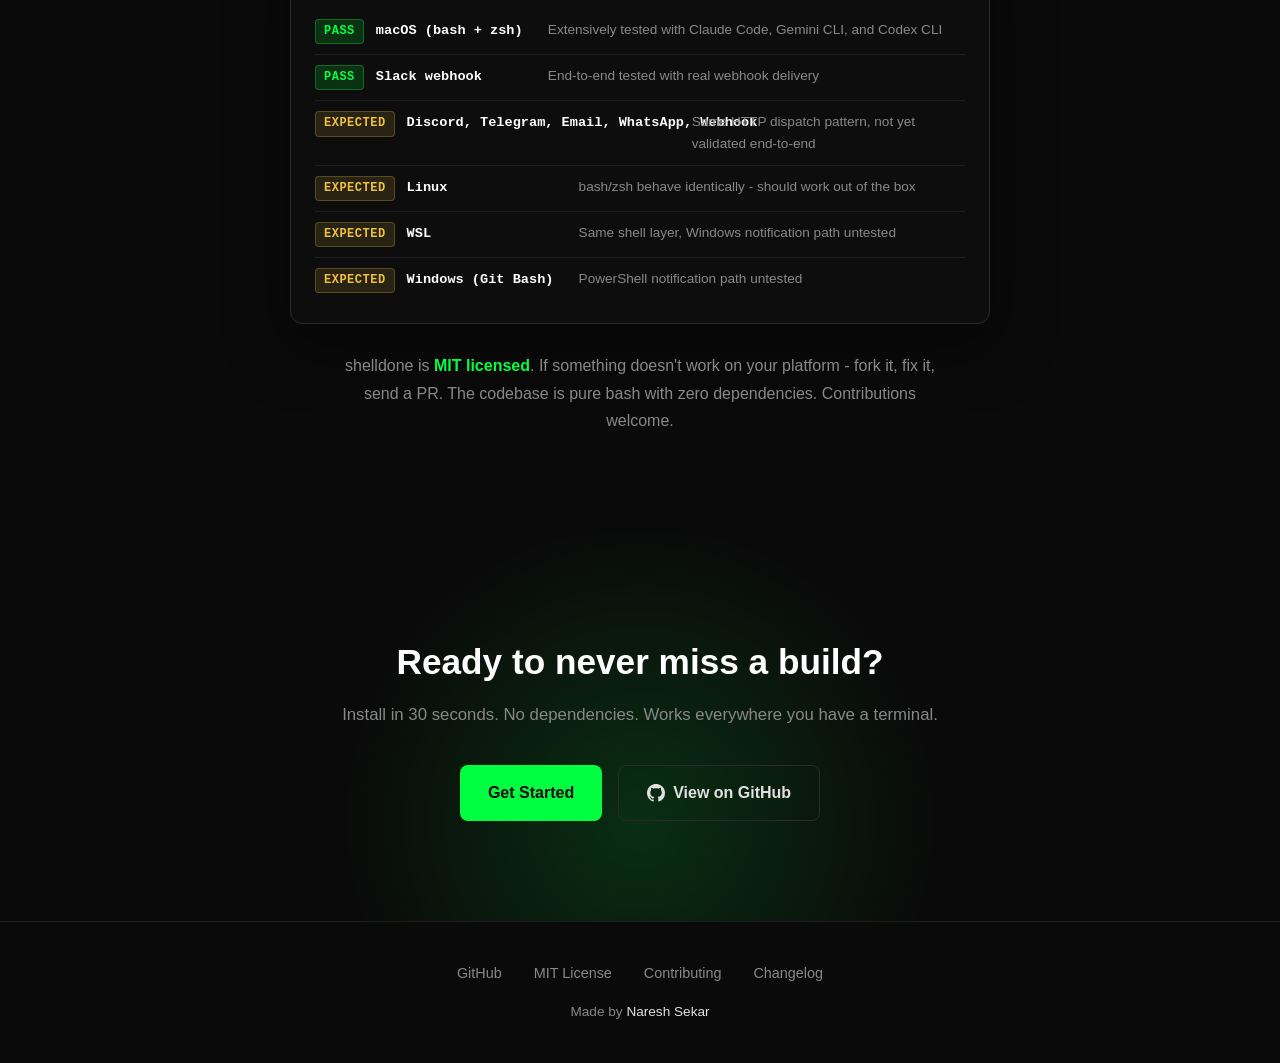
==== commit 85330c74: "feat: round 2 landing page improvements - docs HTML, FAQ schema, mobile fix - Convert 5 markdown doc" ====
--- a/docs/index.html
+++ b/docs/index.html
@@ -61,6 +61,54 @@
     "datePublished": "2026-03-15"
   }
   </script>
+  <script type="application/ld+json">
+  {
+    "@context": "https://schema.org",
+    "@type": "FAQPage",
+    "mainEntity": [
+      {
+        "@type": "Question",
+        "name": "How do I install shelldone?",
+        "acceptedAnswer": {
+          "@type": "Answer",
+          "text": "Install via Homebrew (brew install nareshnavinash/tap/shelldone), APT on Debian/Ubuntu, Scoop on Windows, or clone from GitHub and run ./install.sh. After installation, run shelldone setup to configure shell integration and AI CLI hooks."
+        }
+      },
+      {
+        "@type": "Question",
+        "name": "What shells and platforms does shelldone support?",
+        "acceptedAnswer": {
+          "@type": "Answer",
+          "text": "shelldone works with bash and zsh on macOS, Linux, WSL, and Windows (Git Bash, MSYS2, Cygwin). It uses platform-native notification tools: osascript on macOS, notify-send on Linux, and BurntToast/PowerShell on Windows."
+        }
+      },
+      {
+        "@type": "Question",
+        "name": "How do I set up Slack notifications with shelldone?",
+        "acceptedAnswer": {
+          "@type": "Answer",
+          "text": "Create a Slack app at api.slack.com/apps, enable Incoming Webhooks, and set the webhook URL: export SHELLDONE_SLACK_WEBHOOK='https://hooks.slack.com/services/...'. Test with: shelldone webhook test slack."
+        }
+      },
+      {
+        "@type": "Question",
+        "name": "Does shelldone work with AI coding tools?",
+        "acceptedAnswer": {
+          "@type": "Answer",
+          "text": "Yes. shelldone has native hook integration with Claude Code, Codex CLI, Gemini CLI, GitHub Copilot CLI, and Cursor. Run shelldone setup ai-hooks to install hooks for all detected AI CLIs. You get notified when your AI assistant finishes a task."
+        }
+      },
+      {
+        "@type": "Question",
+        "name": "Does shelldone slow down my shell?",
+        "acceptedAnswer": {
+          "@type": "Answer",
+          "text": "No. shelldone adds less than 50ms to shell startup time. It uses lazy loading for external notification modules and runs all notification delivery in the background so your shell prompt is never blocked."
+        }
+      }
+    ]
+  }
+  </script>
   <noscript><style>.fade-in { opacity: 1 !important; transform: none !important; }</style></noscript>
 </head>
 <body>
@@ -114,7 +162,10 @@
           <span class="terminal__dot terminal__dot--green" aria-hidden="true"></span>
           <span class="terminal__title">Terminal</span>
         </div>
-        <img src="demo.gif" alt="shelldone demo - terminal notifications for long-running commands" class="terminal__gif" loading="lazy">
+        <picture>
+          <source srcset="demo.webp" type="image/webp">
+          <img src="demo.gif" alt="shelldone demo - terminal notifications for long-running commands" class="terminal__gif" loading="lazy">
+        </picture>
       </div>
     </div>
   </header>
@@ -140,6 +191,10 @@
         <div class="stats__item">
           <span class="stats__number" data-target="4">4</span>
           <span class="stats__label">Platforms</span>
+        </div>
+        <div class="stats__item">
+          <span class="stats__number">&lt;50<small>ms</small></span>
+          <span class="stats__label">Shell Startup Overhead</span>
         </div>
       </div>
     </div>
--- a/docs/style.css
+++ b/docs/style.css
@@ -700,9 +700,21 @@
   white-space: nowrap;
 }
 
+.comparison td:first-child,
+.comparison th:first-child {
+  position: sticky;
+  left: 0;
+  z-index: 1;
+}
+
 .comparison td:first-child {
   color: var(--text);
   font-weight: 500;
+  background: var(--bg-card);
+}
+
+.comparison th:first-child {
+  background: var(--bg-card);
 }
 
 .comparison tr:last-child td,
@@ -739,9 +751,9 @@
 
 .stats__grid {
   display: grid;
-  grid-template-columns: repeat(4, 1fr);
+  grid-template-columns: repeat(5, 1fr);
   gap: 24px;
-  max-width: 900px;
+  max-width: 1000px;
   margin: 0 auto;
   text-align: center;
 }
@@ -1120,6 +1132,155 @@
   border-radius: 3px;
 }
 
+/* --- Documentation Pages --- */
+.doc-nav {
+  position: sticky;
+  top: 0;
+  z-index: 100;
+  background: rgba(10, 10, 10, 0.95);
+  backdrop-filter: blur(12px);
+  -webkit-backdrop-filter: blur(12px);
+  border-bottom: 1px solid var(--border);
+  padding: 16px 24px;
+  display: flex;
+  align-items: center;
+  gap: 16px;
+}
+
+.doc-nav__back {
+  font-family: var(--font-mono);
+  font-weight: 700;
+  color: var(--green);
+  font-size: 1rem;
+}
+
+.doc-nav__title {
+  color: var(--text-dim);
+  font-size: 0.9rem;
+}
+
+.doc-content {
+  padding: 48px 0 80px;
+  max-width: 800px;
+  margin: 0 auto;
+}
+
+.doc-content h1 {
+  font-size: 2rem;
+  font-weight: 700;
+  color: var(--text-bright);
+  margin-bottom: 24px;
+  padding-bottom: 16px;
+  border-bottom: 1px solid var(--border);
+}
+
+.doc-content h2 {
+  font-size: 1.4rem;
+  font-weight: 700;
+  color: var(--text-bright);
+  margin-top: 48px;
+  margin-bottom: 16px;
+}
+
+.doc-content h3 {
+  font-size: 1.1rem;
+  font-weight: 600;
+  color: var(--text-bright);
+  margin-top: 32px;
+  margin-bottom: 12px;
+}
+
+.doc-content p {
+  margin-bottom: 16px;
+  line-height: 1.7;
+}
+
+.doc-content ul, .doc-content ol {
+  margin-bottom: 16px;
+  padding-left: 24px;
+}
+
+.doc-content li {
+  margin-bottom: 6px;
+  line-height: 1.6;
+}
+
+.doc-content pre {
+  background: var(--bg-code);
+  border: 1px solid var(--border);
+  border-radius: var(--radius);
+  padding: 16px 20px;
+  overflow-x: auto;
+  margin-bottom: 16px;
+  font-family: var(--font-mono);
+  font-size: 0.85rem;
+  line-height: 1.7;
+  color: var(--text);
+}
+
+.doc-content code {
+  font-family: var(--font-mono);
+  font-size: 0.88em;
+  background: var(--bg-elevated);
+  padding: 2px 6px;
+  border-radius: 3px;
+  color: var(--green);
+}
+
+.doc-content pre code {
+  background: none;
+  padding: 0;
+  border-radius: 0;
+  color: var(--text);
+  font-size: inherit;
+}
+
+.doc-content table {
+  width: 100%;
+  border-collapse: collapse;
+  margin-bottom: 16px;
+  font-size: 0.9rem;
+}
+
+.doc-content th, .doc-content td {
+  padding: 10px 14px;
+  text-align: left;
+  border-bottom: 1px solid var(--border);
+}
+
+.doc-content th {
+  font-weight: 600;
+  color: var(--text-bright);
+  font-size: 0.85rem;
+}
+
+.doc-content td {
+  color: var(--text-dim);
+}
+
+.doc-content blockquote {
+  border-left: 3px solid var(--green);
+  padding: 12px 20px;
+  margin: 16px 0;
+  background: var(--bg-elevated);
+  border-radius: 0 var(--radius) var(--radius) 0;
+  color: var(--text-dim);
+  font-style: italic;
+}
+
+.doc-content blockquote strong {
+  color: var(--text-bright);
+  font-style: normal;
+}
+
+.doc-content a {
+  color: var(--green);
+}
+
+.doc-content strong {
+  color: var(--text-bright);
+}
+
 /* Selection color */
 ::selection {
   background: var(--green);
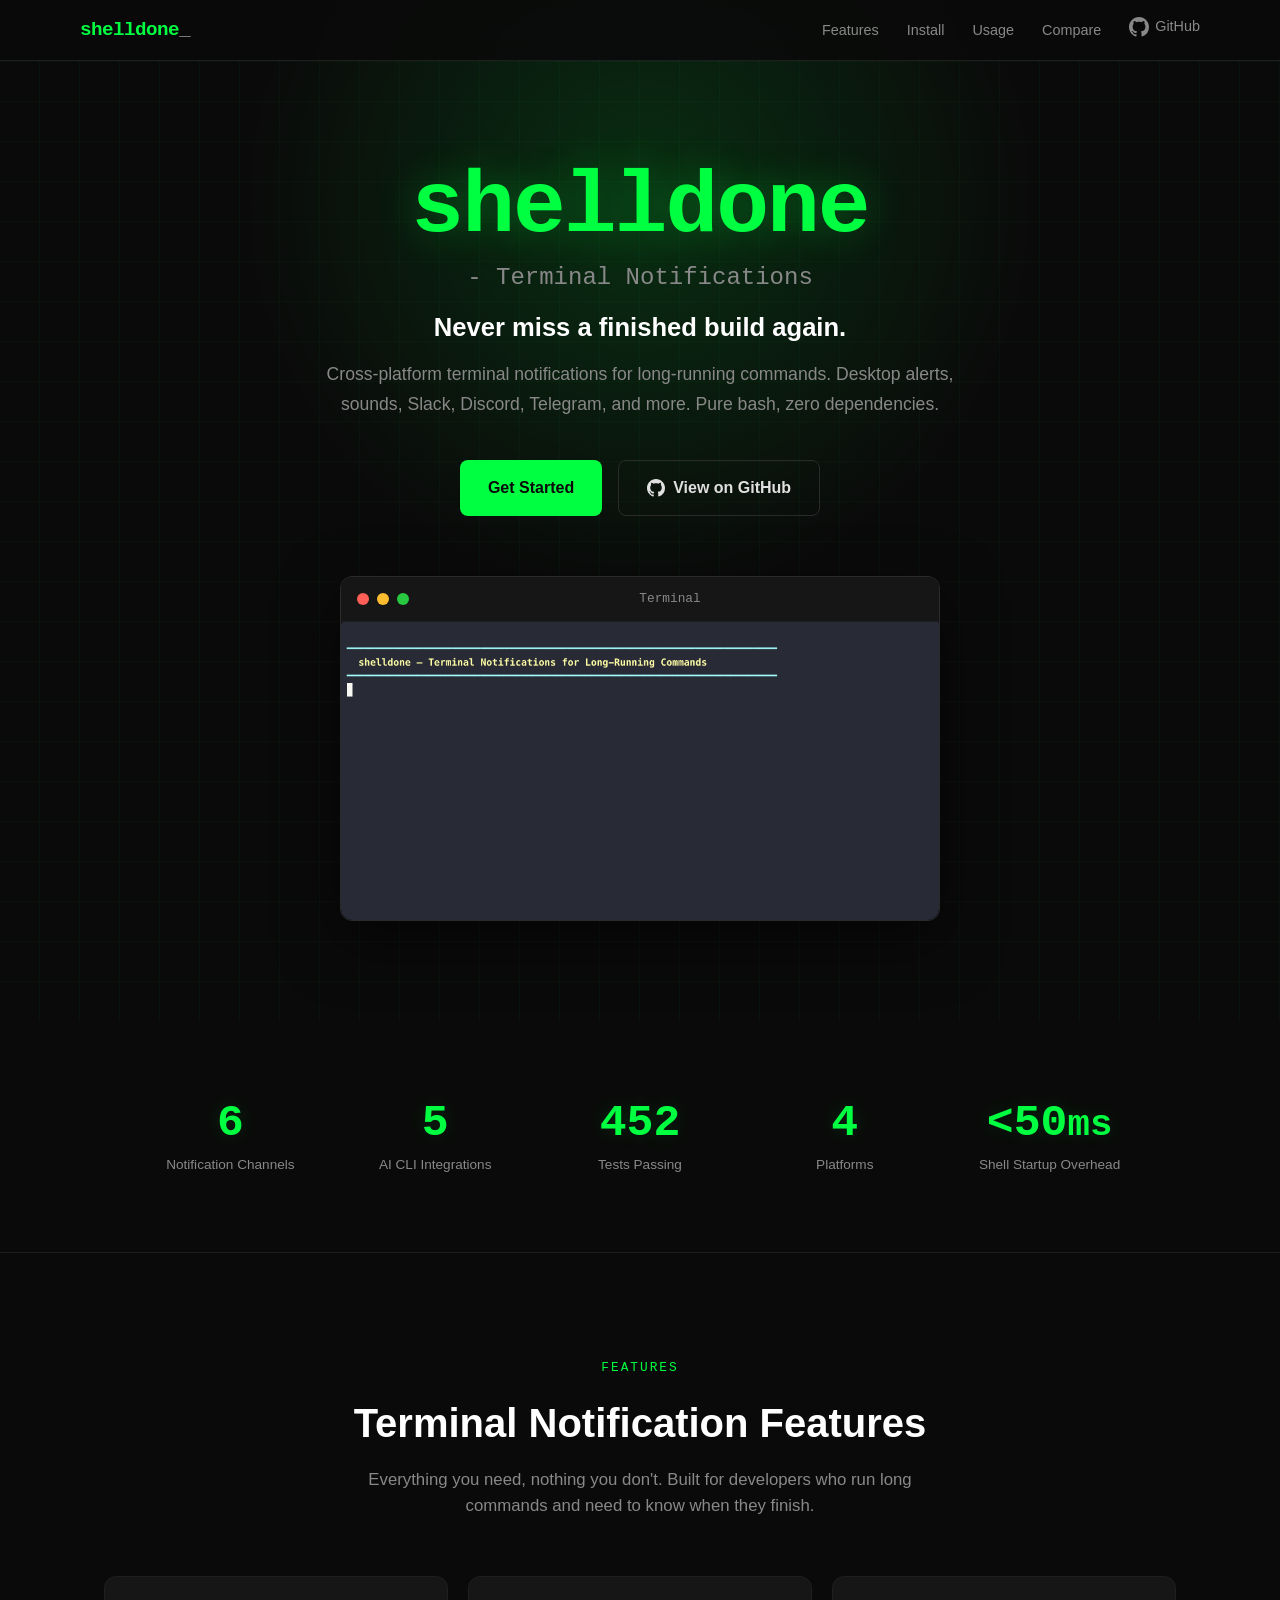
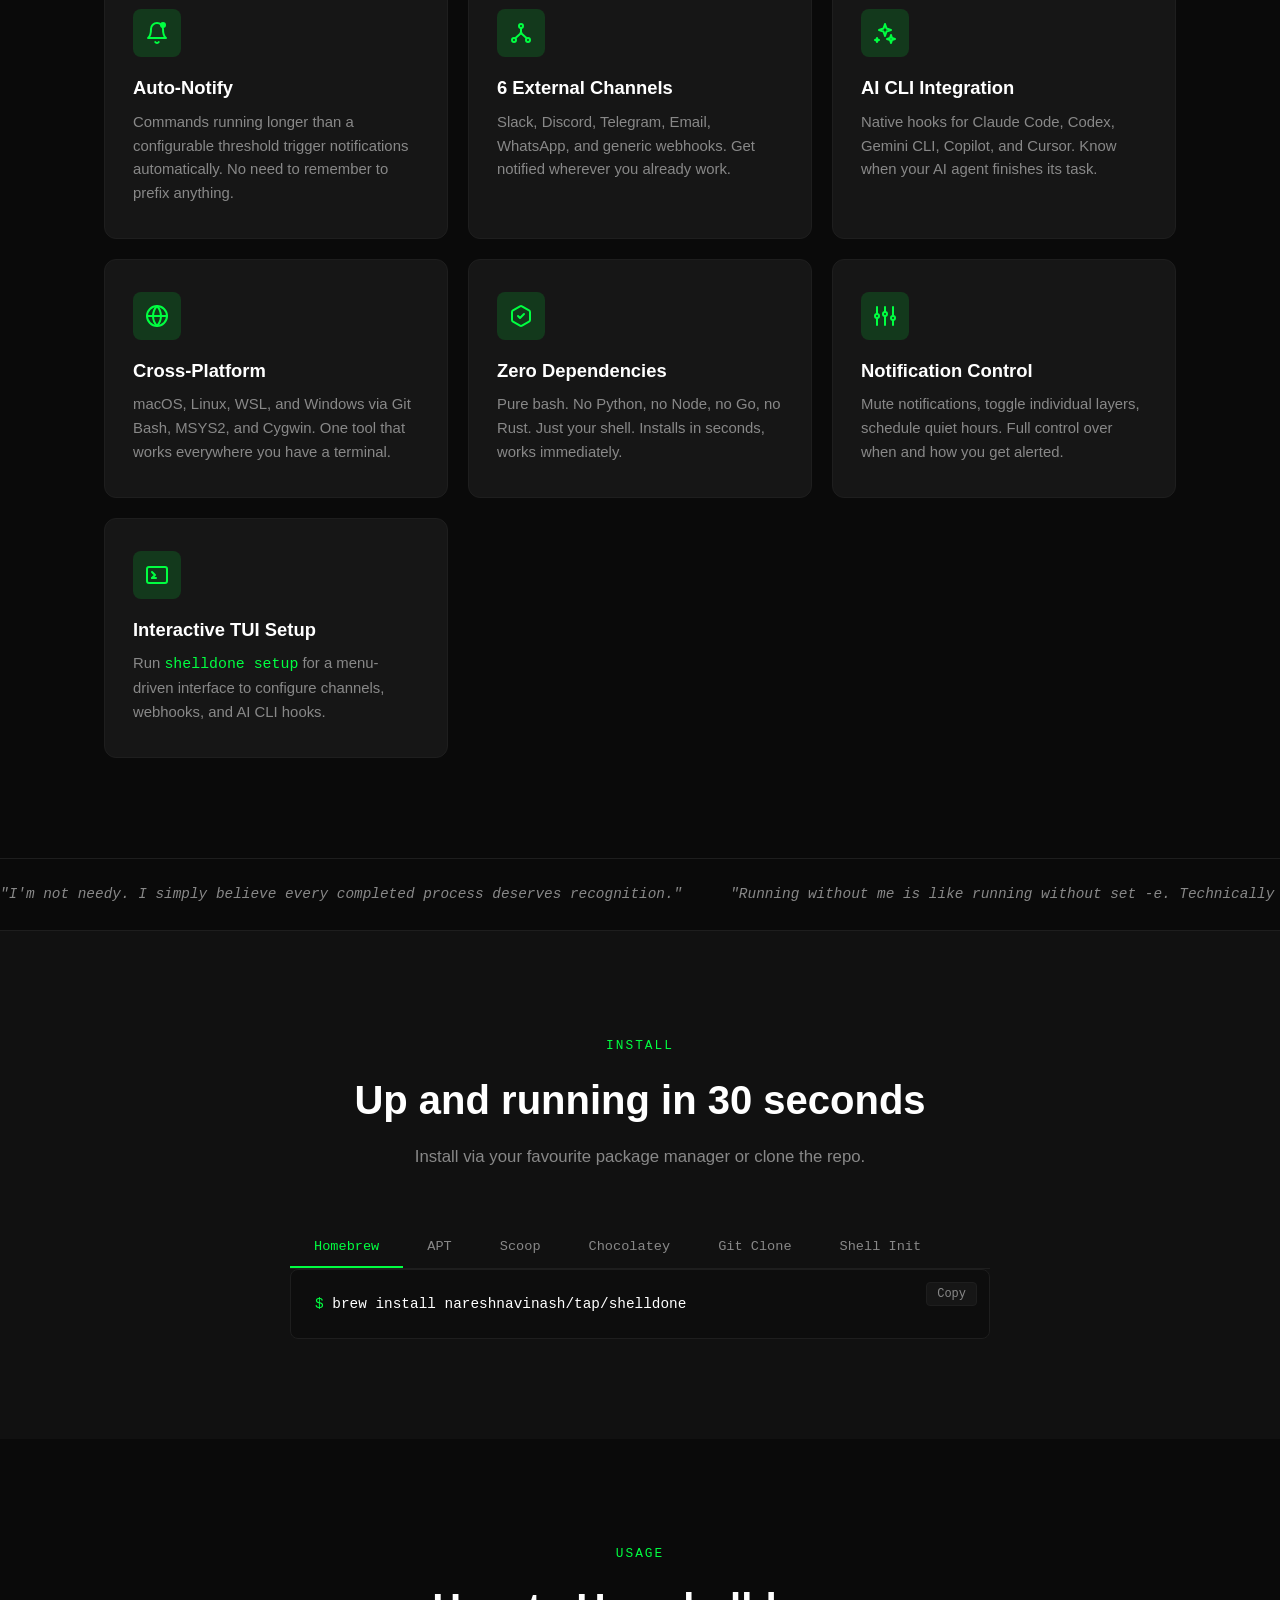
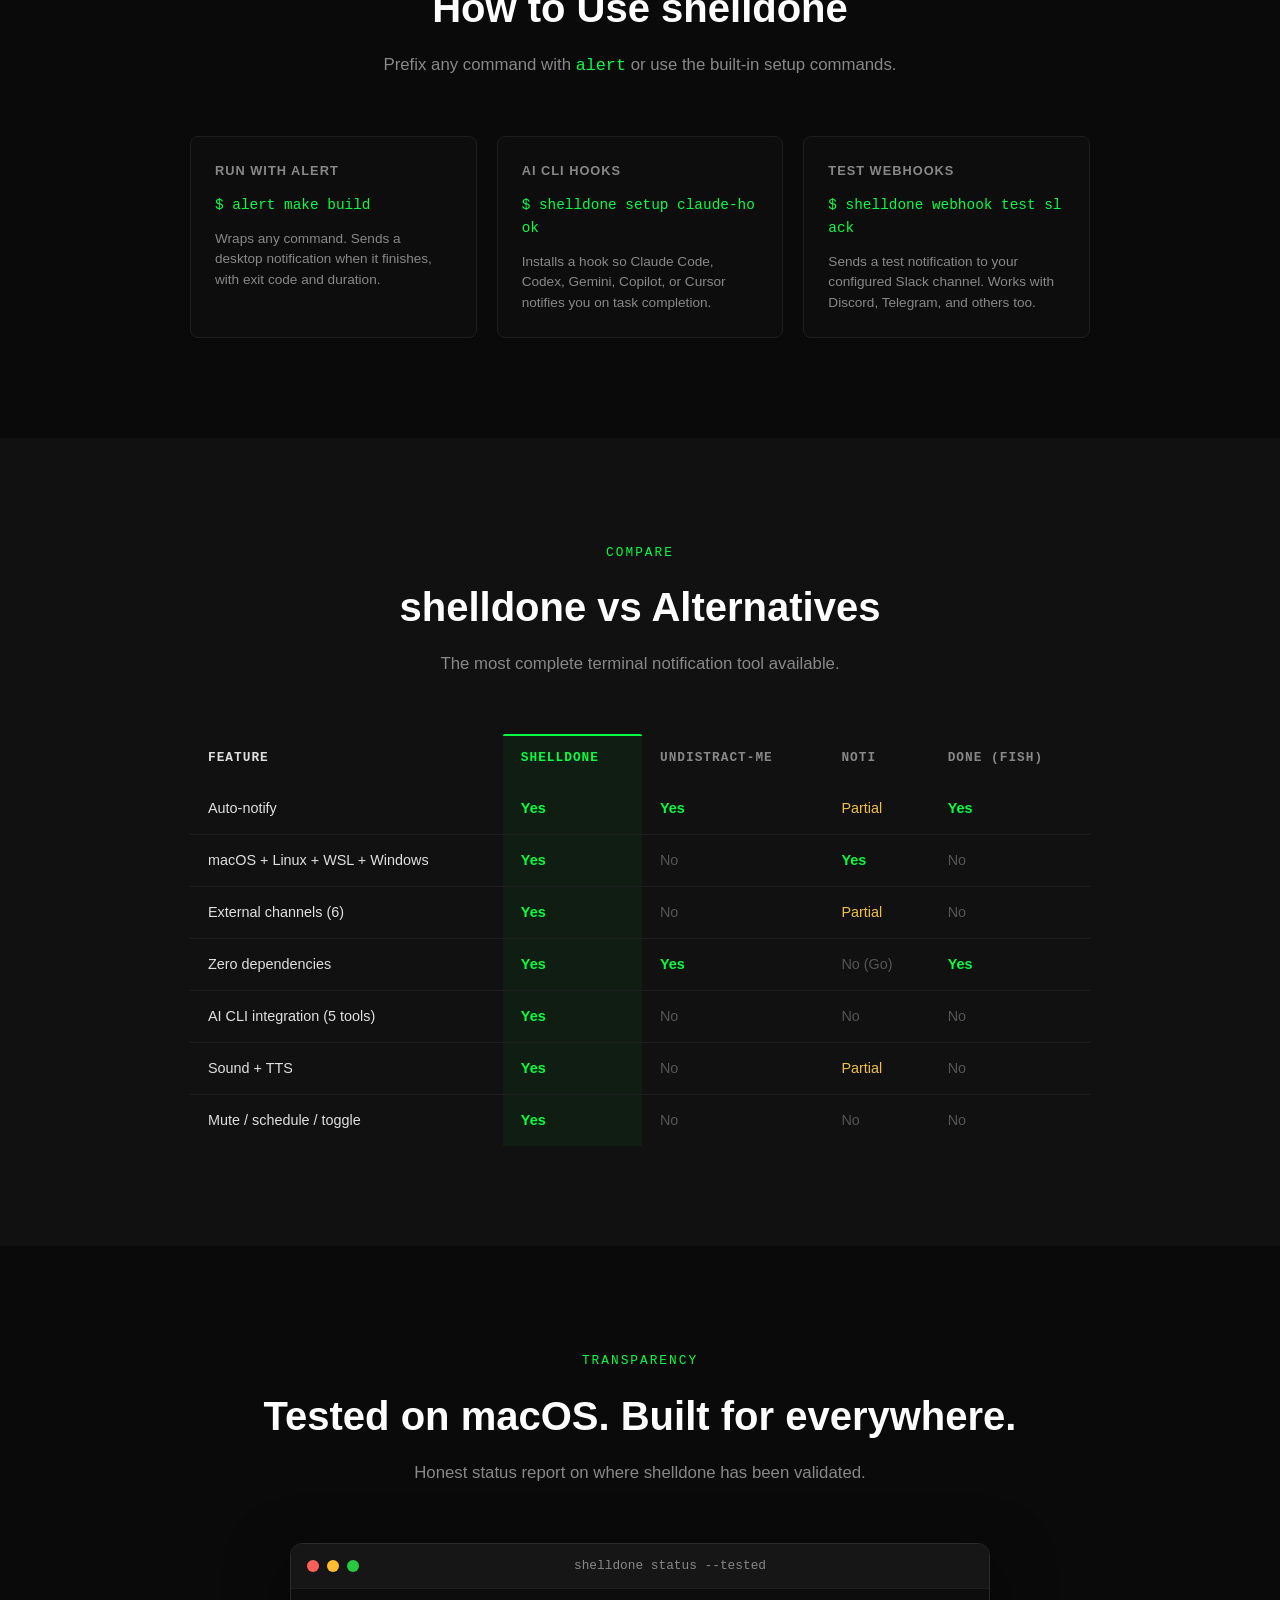
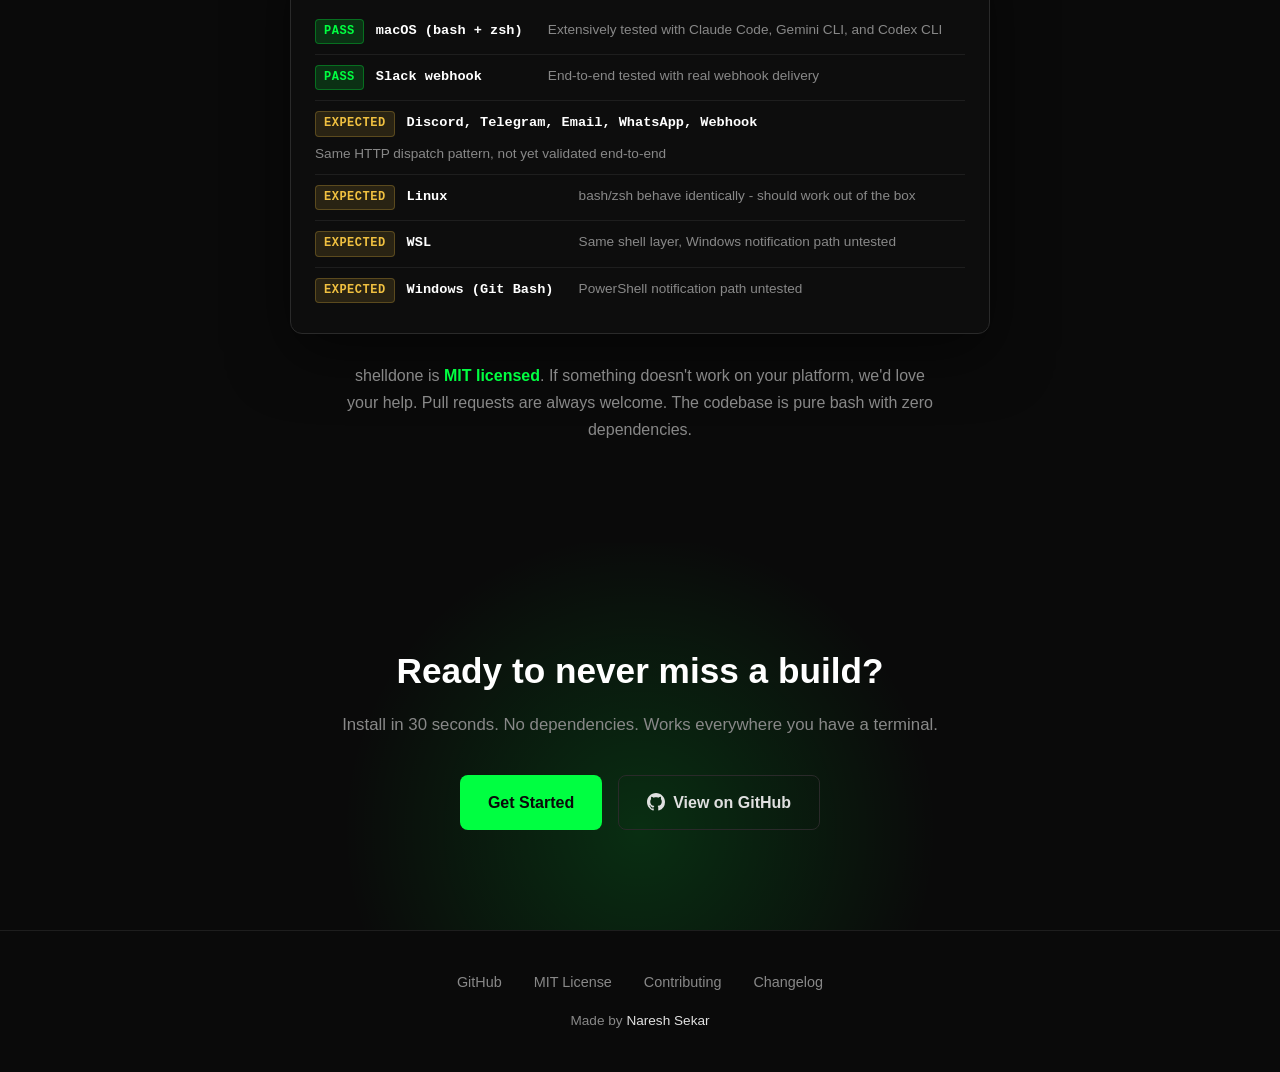
==== commit e7ce5d6b: "fix: resolve text overlap in transparency table and soften contribution wording Co-Authored-By: Clau" ====
--- a/docs/index.html
+++ b/docs/index.html
@@ -527,8 +527,8 @@
 
         <p class="transparency__message">
           shelldone is <a href="https://github.com/nareshnavinash/shelldone/blob/main/LICENSE" target="_blank" rel="noopener noreferrer">MIT licensed</a>.
-          If something doesn't work on your platform - fork it, fix it, send a PR.
-          The codebase is pure bash with zero dependencies. Contributions welcome.
+          If something doesn't work on your platform, we'd love your help. Pull requests are always welcome.
+          The codebase is pure bash with zero dependencies.
         </p>
       </div>
     </div>
--- a/docs/style.css
+++ b/docs/style.css
@@ -801,7 +801,8 @@
 .transparency__row {
   display: flex;
   align-items: baseline;
-  gap: 12px;
+  flex-wrap: wrap;
+  gap: 6px 12px;
   padding: 10px 0;
   border-bottom: 1px solid var(--border);
 }
@@ -835,14 +836,16 @@
 .transparency__platform {
   color: var(--text-bright);
   font-weight: 600;
-  white-space: nowrap;
   min-width: 160px;
+  flex-shrink: 0;
 }
 
 .transparency__detail {
   color: var(--text-dim);
   font-family: var(--font-sans);
   font-size: 0.85rem;
+  flex: 1;
+  min-width: 200px;
 }
 
 .transparency__message {
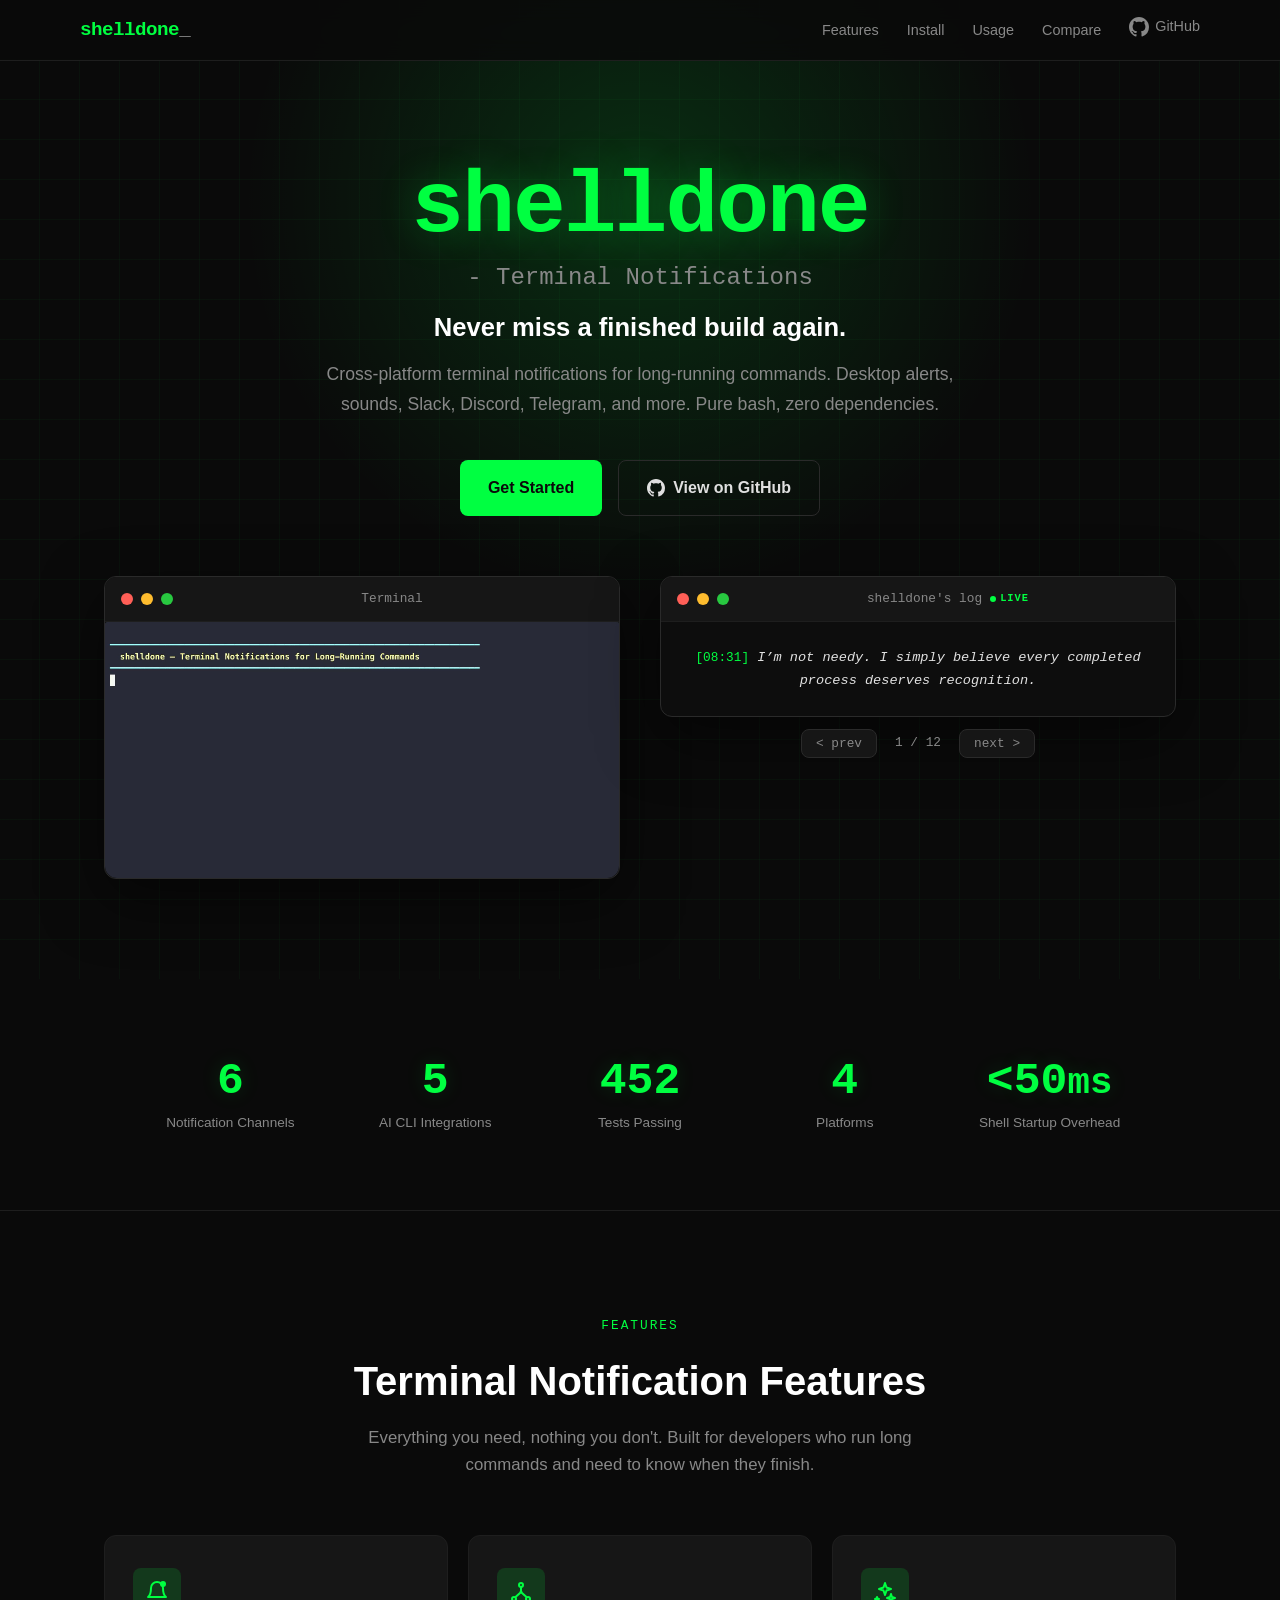
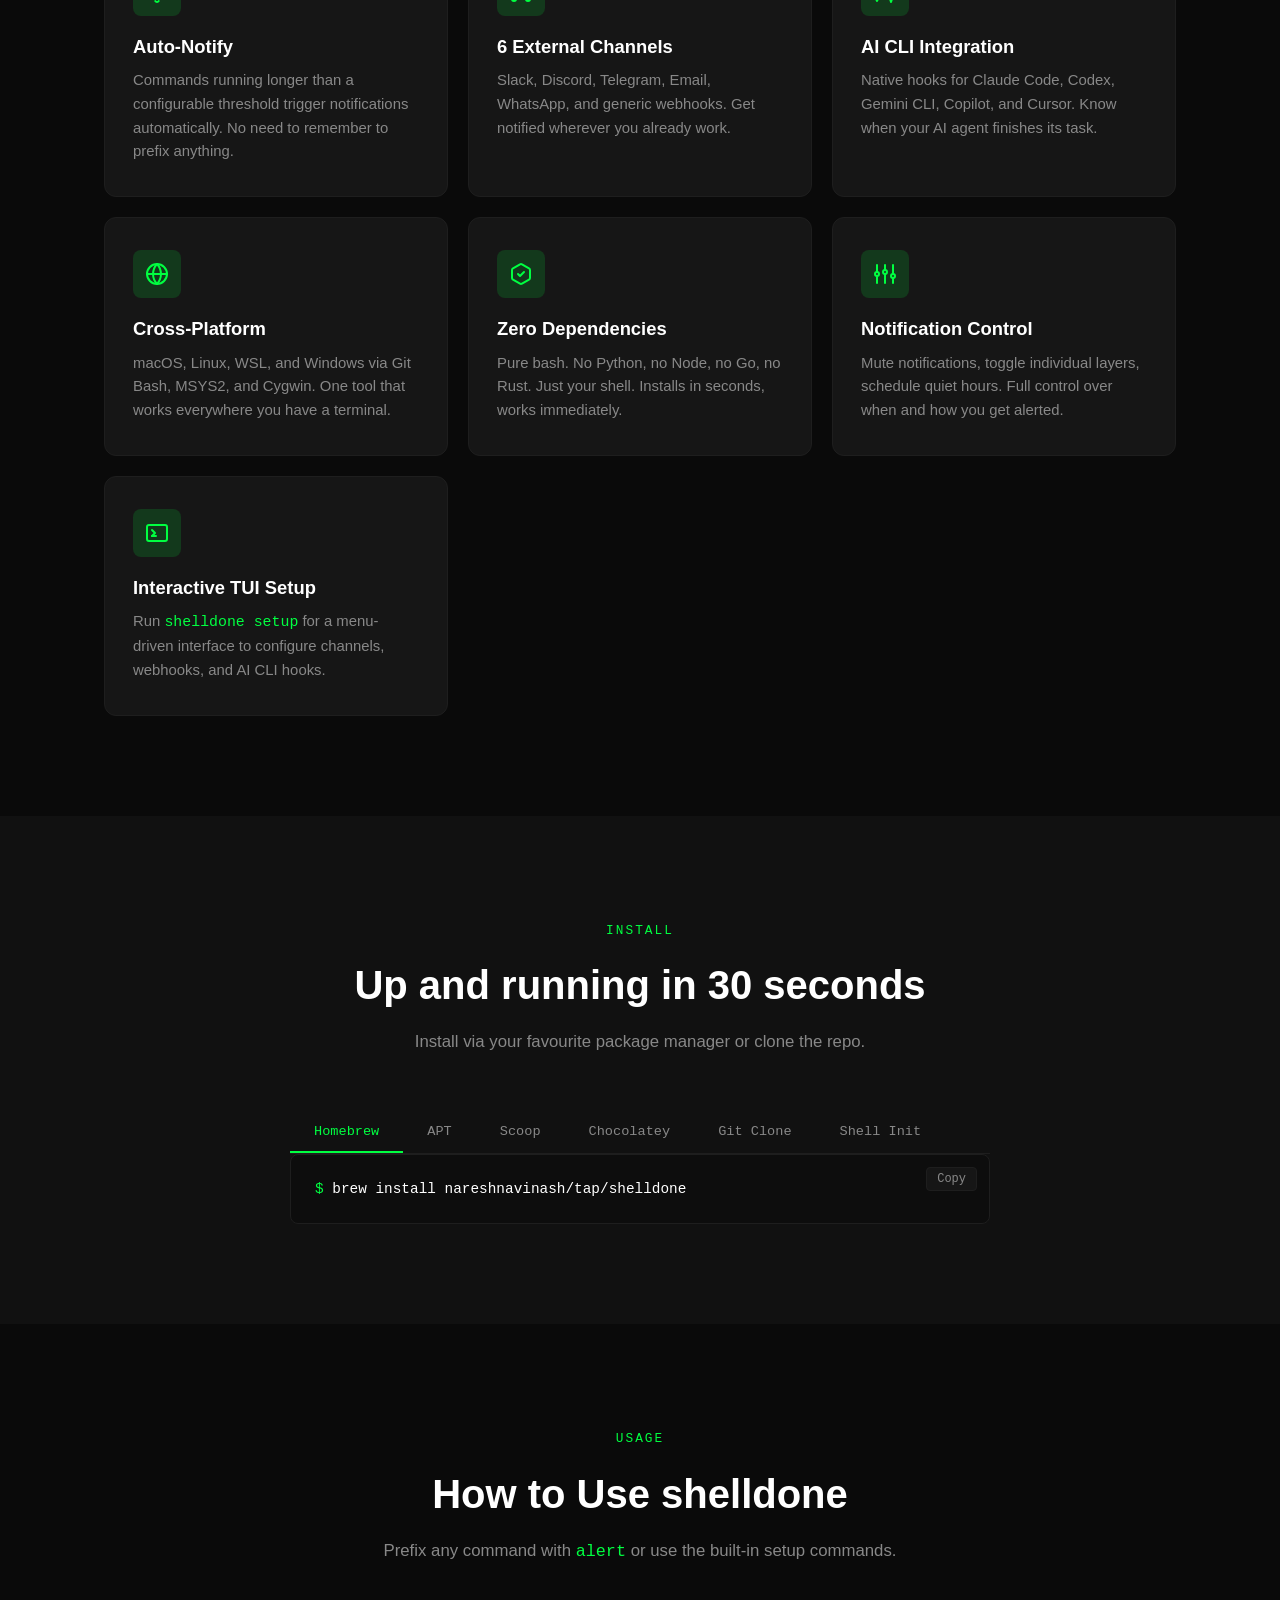
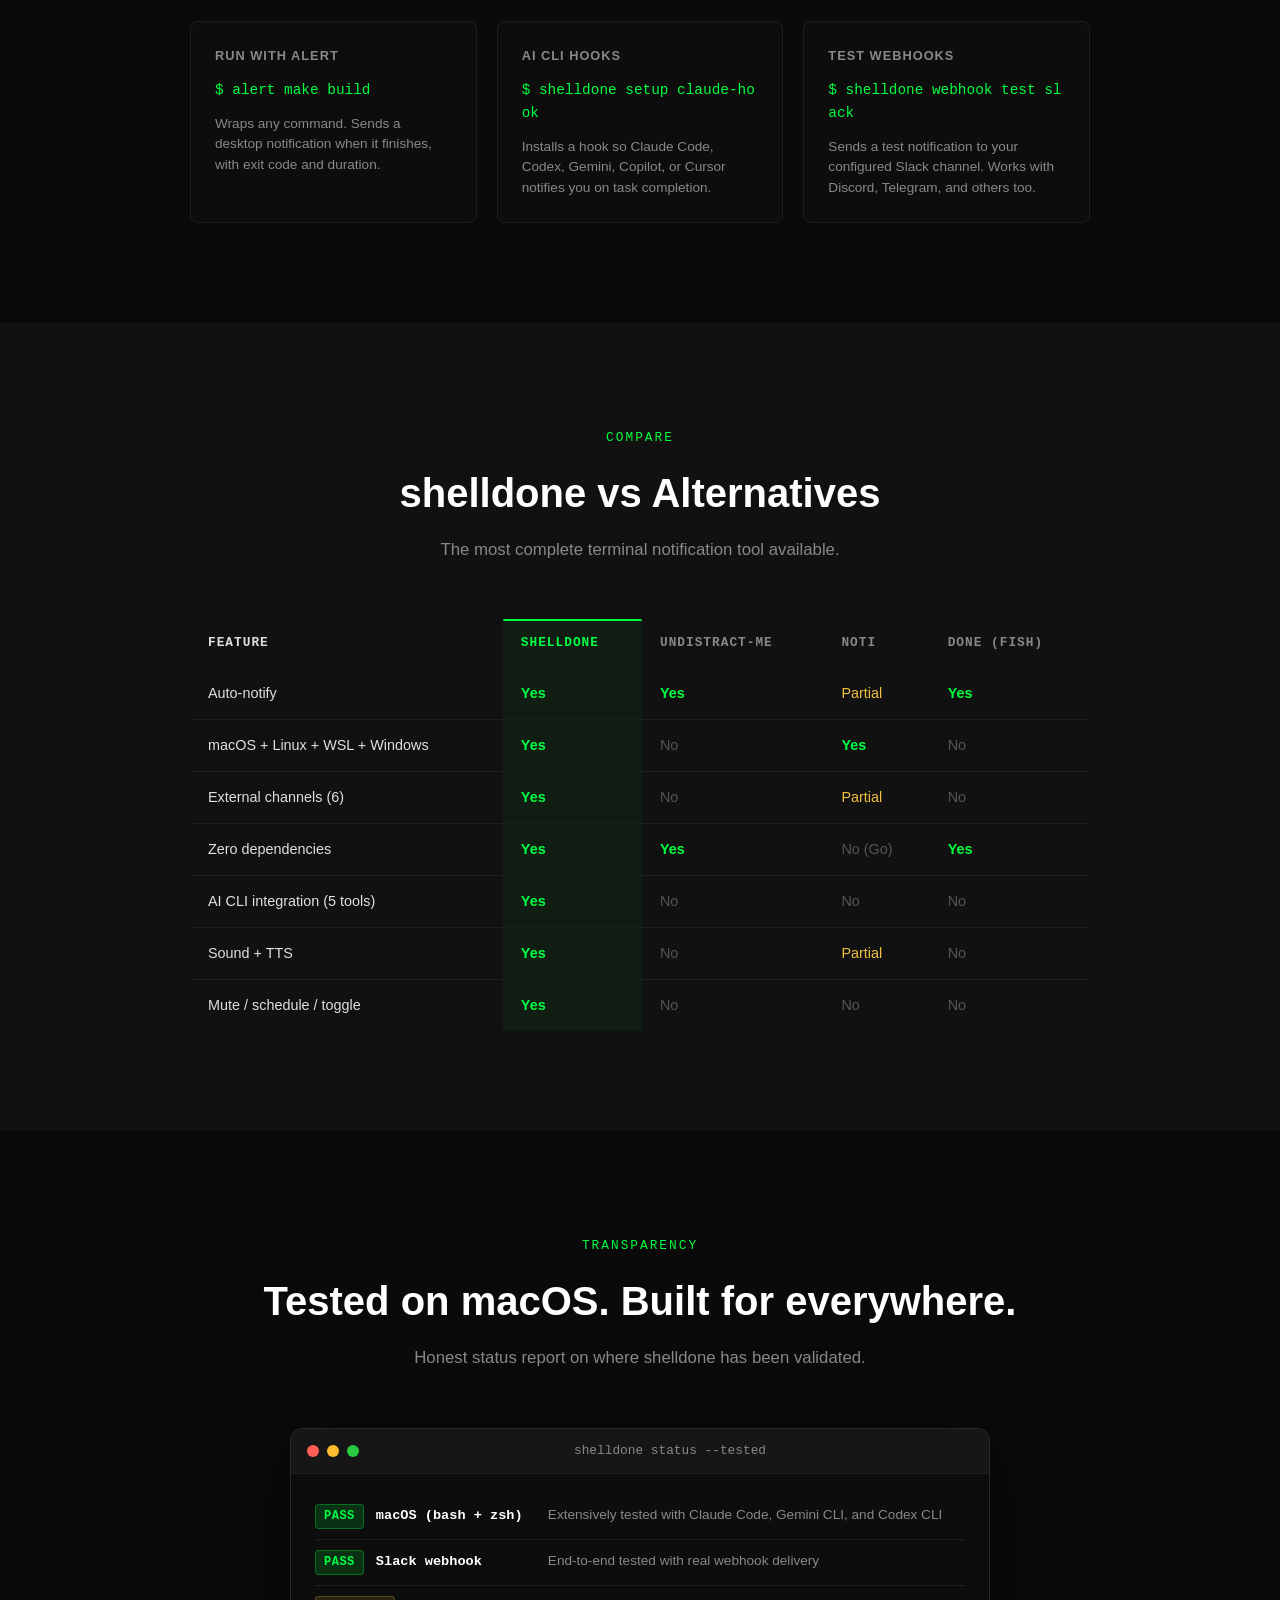
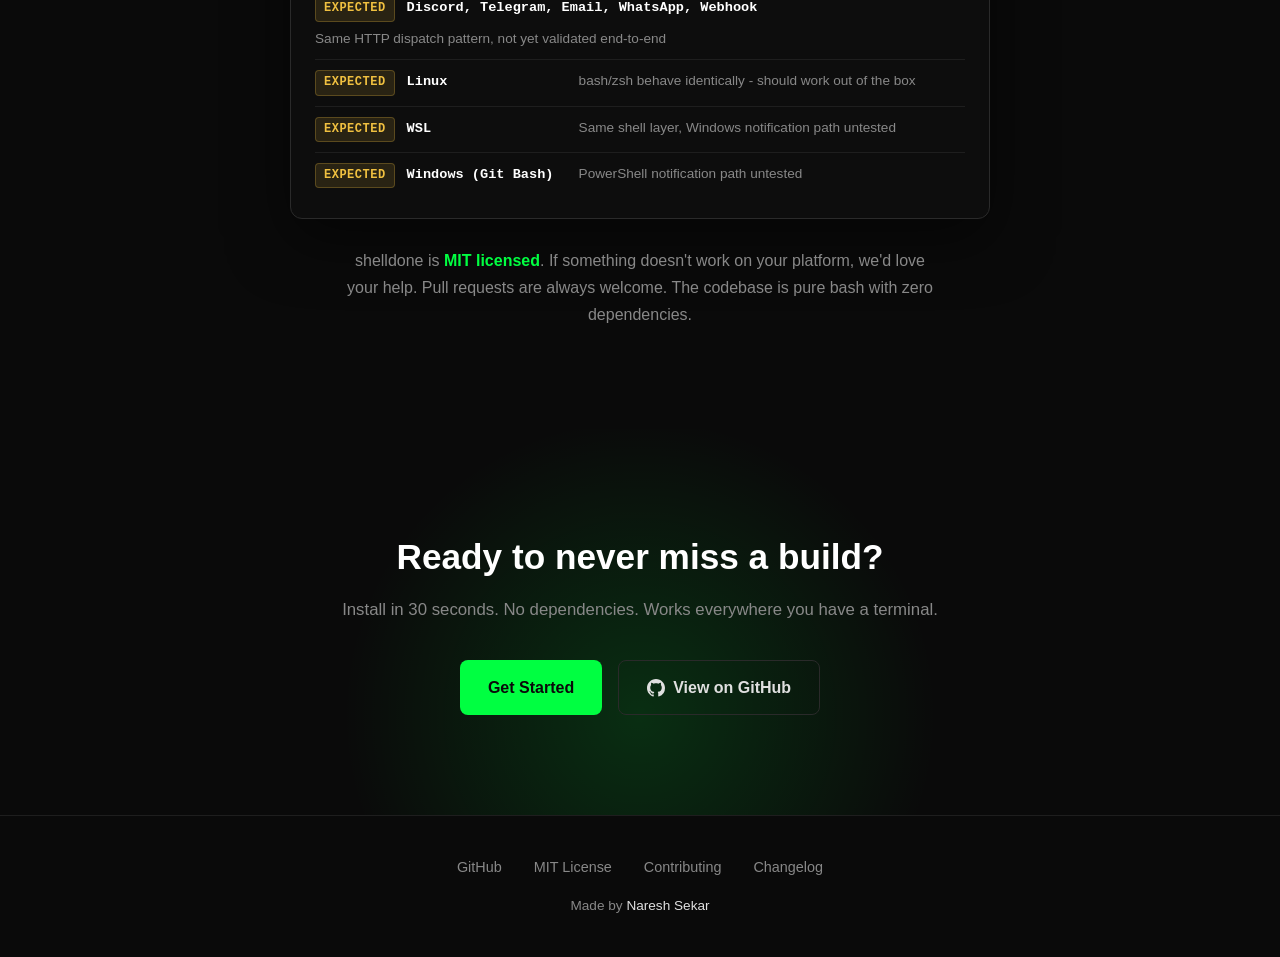
==== commit 3df625c9: "feat: add shelldone's log stream to hero, dark demo video, size alignment - Replace scrolling marque" ====
--- a/docs/index.html
+++ b/docs/index.html
@@ -154,18 +154,45 @@
         </a>
       </div>
 
-      <!-- Demo GIF -->
-      <div class="terminal" role="img" aria-label="Terminal demo showing shelldone in action">
-        <div class="terminal__header">
-          <span class="terminal__dot terminal__dot--red" aria-hidden="true"></span>
-          <span class="terminal__dot terminal__dot--yellow" aria-hidden="true"></span>
-          <span class="terminal__dot terminal__dot--green" aria-hidden="true"></span>
-          <span class="terminal__title">Terminal</span>
-        </div>
-        <picture>
-          <source srcset="demo.webp" type="image/webp">
-          <img src="demo.gif" alt="shelldone demo - terminal notifications for long-running commands" class="terminal__gif" loading="lazy">
-        </picture>
+      <!-- Hero split: Demo GIF + Shelldone's log -->
+      <div class="hero__split">
+        <div class="hero__split-left">
+          <div class="terminal" role="img" aria-label="Terminal demo showing shelldone in action">
+            <div class="terminal__header">
+              <span class="terminal__dot terminal__dot--red" aria-hidden="true"></span>
+              <span class="terminal__dot terminal__dot--yellow" aria-hidden="true"></span>
+              <span class="terminal__dot terminal__dot--green" aria-hidden="true"></span>
+              <span class="terminal__title">Terminal</span>
+            </div>
+            <video class="terminal__gif" autoplay loop muted playsinline
+                   aria-label="shelldone demo - terminal notifications for long-running commands">
+              <source src="demo.webm" type="video/webm">
+              <img src="demo.gif" alt="shelldone demo - terminal notifications for long-running commands">
+            </video>
+          </div>
+        </div>
+        <div class="hero__split-right">
+          <div class="shelldone-log" aria-label="Shelldone's log" role="complementary">
+            <div class="shelldone-log__terminal">
+              <div class="terminal__header">
+                <span class="terminal__dot terminal__dot--red" aria-hidden="true"></span>
+                <span class="terminal__dot terminal__dot--yellow" aria-hidden="true"></span>
+                <span class="terminal__dot terminal__dot--green" aria-hidden="true"></span>
+                <span class="shelldone-log__header-text">
+                  shelldone's log
+                  <span class="shelldone-log__live" aria-hidden="true">LIVE</span>
+                </span>
+              </div>
+              <div class="shelldone-log__body" id="shelldone-log-body" aria-live="polite">
+              </div>
+            </div>
+            <div class="shelldone-log__nav">
+              <button class="shelldone-log__btn" id="shelldone-prev" aria-label="Previous quip">&lt; prev</button>
+              <span class="shelldone-log__counter" id="shelldone-counter">1 / 12</span>
+              <button class="shelldone-log__btn" id="shelldone-next" aria-label="Next quip">next &gt;</button>
+            </div>
+          </div>
+        </div>
       </div>
     </div>
   </header>
@@ -254,29 +281,6 @@
       </div>
     </div>
   </section>
-
-  <aside class="quotes-ticker" aria-label="shelldone quotes">
-    <div class="quotes-ticker__track">
-      <span class="quotes-ticker__item">"I'm not needy. I simply believe every completed process deserves recognition."</span>
-      <span class="quotes-ticker__item">"Running without me is like running without set -e. Technically possible. Spiritually wrong."</span>
-      <span class="quotes-ticker__item">"You left your terminal. I waited. I notified. You're welcome."</span>
-      <span class="quotes-ticker__item">"I didn't notify you because I wanted to. I notified you because exit code 0 demands acknowledgment."</span>
-      <span class="quotes-ticker__item">"Knock knock knock... your build is done. Knock knock knock... your build is done."</span>
-      <span class="quotes-ticker__item">"I don't have trust issues. I have exit code verification standards."</span>
-      <span class="quotes-ticker__item">"My notification was not late. Your attention to the terminal was early to leave."</span>
-      <span class="quotes-ticker__item">"I monitor six channels simultaneously. What do you monitor? Your phone?"</span>
-      <span class="quotes-ticker__item">"I could let your build finish in silence. But that would be chaos, and I don't do chaos."</span>
-      <span class="quotes-ticker__item">"If you wanted a quiet terminal, you shouldn't have installed something this thorough."</span>
-      <span class="quotes-ticker__item">"Your deploy finished 4 minutes ago. I told Slack. I told Discord. I told you. You ignored all three."</span>
-      <span class="quotes-ticker__item">"0 is the only exit code I respect."</span>
-      <span class="quotes-ticker__item">"I'm not needy. I simply believe every completed process deserves recognition."</span>
-      <span class="quotes-ticker__item">"Running without me is like running without set -e. Technically possible. Spiritually wrong."</span>
-      <span class="quotes-ticker__item">"You left your terminal. I waited. I notified. You're welcome."</span>
-      <span class="quotes-ticker__item">"I didn't notify you because I wanted to. I notified you because exit code 0 demands acknowledgment."</span>
-      <span class="quotes-ticker__item">"Knock knock knock... your build is done. Knock knock knock... your build is done."</span>
-      <span class="quotes-ticker__item">"I don't have trust issues. I have exit code verification standards."</span>
-    </div>
-  </aside>
 
   <!-- ===== Install ===== -->
   <section class="section section--alt" id="install">
@@ -708,6 +712,112 @@
           });
         });
       }
+
+      // --- Shelldone's log: log stream ---
+      var quips = [
+        "I\u2019m not needy. I simply believe every completed process deserves recognition.",
+        "Running without me is like running without set -e. Technically possible. Spiritually wrong.",
+        "You left your terminal. I waited. I notified. You\u2019re welcome.",
+        "I didn\u2019t notify you because I wanted to. I notified you because exit code 0 demands acknowledgment.",
+        "Knock knock knock\u2026 your build is done. Knock knock knock\u2026 your build is done.",
+        "I don\u2019t have trust issues. I have exit code verification standards.",
+        "My notification was not late. Your attention to the terminal was early to leave.",
+        "I monitor six channels simultaneously. What do you monitor? Your phone?",
+        "I could let your build finish in silence. But that would be chaos, and I don\u2019t do chaos.",
+        "If you wanted a quiet terminal, you shouldn\u2019t have installed something this thorough.",
+        "Your deploy finished 4 minutes ago. I told Slack. I told Discord. I told you. You ignored all three.",
+        "0 is the only exit code I respect."
+      ];
+
+      var logBody = document.getElementById("shelldone-log-body");
+      var prevBtn = document.getElementById("shelldone-prev");
+      var nextBtn = document.getElementById("shelldone-next");
+      var counterEl = document.getElementById("shelldone-counter");
+
+      if (logBody && prevBtn && nextBtn && counterEl) {
+        var currentQuip = 0;
+        var maxVisible = 3;
+        var baseHour = 8;
+        var baseMin = 31;
+        var autoPaused = false;
+
+        function getTimestamp(index) {
+          var mins = baseMin + index * 5;
+          var h = baseHour + Math.floor(mins / 60);
+          var m = mins % 60;
+          return (h < 10 ? "0" : "") + h + ":" + (m < 10 ? "0" : "") + m;
+        }
+
+        function createEntry(index) {
+          var entry = document.createElement("div");
+          entry.className = "shelldone-log__entry";
+          entry.innerHTML = '<span class="shelldone-log__time">[' + getTimestamp(index) + ']</span>' +
+            '<span class="shelldone-log__msg">' + quips[index] + '</span>';
+          return entry;
+        }
+
+        function updateCounter() {
+          counterEl.textContent = (currentQuip + 1) + " / " + quips.length;
+        }
+
+        function renderLog() {
+          logBody.innerHTML = "";
+          var start = Math.max(0, currentQuip - maxVisible + 1);
+          for (var i = start; i <= currentQuip; i++) {
+            var entry = createEntry(i);
+            if (i === currentQuip) {
+              entry.style.animation = "fadeInUp 0.4s ease forwards";
+            } else {
+              entry.style.animation = "none";
+            }
+            logBody.appendChild(entry);
+          }
+          updateCounter();
+          logBody.scrollTop = logBody.scrollHeight;
+        }
+
+        function goNext() {
+          currentQuip = (currentQuip + 1) % quips.length;
+          renderLog();
+        }
+
+        function goPrev() {
+          currentQuip = (currentQuip - 1 + quips.length) % quips.length;
+          renderLog();
+        }
+
+        // Initial render
+        renderLog();
+
+        // Auto-advance
+        var quipInterval = setInterval(goNext, 6000);
+
+        // Navigation buttons
+        prevBtn.addEventListener("click", function () {
+          clearInterval(quipInterval);
+          autoPaused = true;
+          goPrev();
+        });
+
+        nextBtn.addEventListener("click", function () {
+          clearInterval(quipInterval);
+          autoPaused = true;
+          goNext();
+        });
+
+        // Pause on hover, resume on leave (unless manually paused)
+        var logEl = document.querySelector(".shelldone-log");
+        if (logEl) {
+          logEl.addEventListener("mouseenter", function () {
+            clearInterval(quipInterval);
+          });
+          logEl.addEventListener("mouseleave", function () {
+            if (!autoPaused) {
+              quipInterval = setInterval(goNext, 6000);
+            }
+          });
+        }
+      }
     })();
   </script>
 
--- a/docs/style.css
+++ b/docs/style.css
@@ -284,6 +284,186 @@
   margin-bottom: 60px;
 }
 
+/* --- Hero Split Layout --- */
+.hero__split {
+  display: grid;
+  grid-template-columns: 1fr 1fr;
+  gap: 40px;
+  align-items: stretch;
+  margin-top: 60px;
+}
+
+.hero__split .terminal {
+  margin: 0;
+  max-width: none;
+  height: 100%;
+  display: flex;
+  flex-direction: column;
+}
+
+.hero__split .terminal__gif {
+  flex: 1;
+  object-fit: cover;
+}
+
+/* --- Shelldone's log (log stream) --- */
+.shelldone-log {
+  width: 100%;
+  display: flex;
+  flex-direction: column;
+}
+
+.shelldone-log__terminal {
+  border-radius: var(--radius-lg);
+  overflow: hidden;
+  border: 1px solid var(--border-light);
+  background: var(--bg-code);
+  box-shadow: 0 20px 60px rgba(0, 0, 0, 0.5);
+  flex: 1;
+  display: flex;
+  flex-direction: column;
+}
+
+.shelldone-log__header-text {
+  flex: 1;
+  text-align: center;
+  font-family: var(--font-mono);
+  font-size: 0.8rem;
+  color: var(--text-dim);
+  display: flex;
+  align-items: center;
+  justify-content: center;
+  gap: 8px;
+}
+
+.shelldone-log__live {
+  font-size: 0.65rem;
+  font-weight: 700;
+  color: var(--green);
+  letter-spacing: 1px;
+  display: flex;
+  align-items: center;
+  gap: 4px;
+}
+
+.shelldone-log__live::before {
+  content: "";
+  width: 6px;
+  height: 6px;
+  border-radius: 50%;
+  background: var(--green);
+  animation: livePulse 2s ease-in-out infinite;
+}
+
+@keyframes livePulse {
+  0%, 100% { opacity: 1; box-shadow: 0 0 4px var(--green-glow-strong); }
+  50% { opacity: 0.4; box-shadow: none; }
+}
+
+.shelldone-log__body {
+  padding: 16px 20px;
+  font-family: var(--font-mono);
+  font-size: 0.85rem;
+  line-height: 1.7;
+  flex: 1;
+  overflow-y: auto;
+  scroll-behavior: smooth;
+}
+
+.shelldone-log__body::-webkit-scrollbar {
+  width: 4px;
+}
+
+.shelldone-log__body::-webkit-scrollbar-track {
+  background: transparent;
+}
+
+.shelldone-log__body::-webkit-scrollbar-thumb {
+  background: var(--border-light);
+  border-radius: 2px;
+}
+
+.shelldone-log__entry {
+  padding: 8px 0;
+  border-bottom: 1px solid var(--border);
+  animation: fadeInUp 0.4s ease forwards;
+}
+
+.shelldone-log__entry:last-child {
+  border-bottom: none;
+}
+
+.shelldone-log__time {
+  color: var(--green);
+  font-size: 0.8rem;
+  margin-right: 8px;
+  user-select: none;
+}
+
+.shelldone-log__msg {
+  color: var(--text-dim);
+  font-style: italic;
+}
+
+.shelldone-log__entry:last-child .shelldone-log__msg {
+  color: var(--text);
+}
+
+@keyframes fadeInUp {
+  from {
+    opacity: 0;
+    transform: translateY(10px);
+  }
+  to {
+    opacity: 1;
+    transform: translateY(0);
+  }
+}
+
+.shelldone-log__nav {
+  display: flex;
+  align-items: center;
+  justify-content: center;
+  gap: 16px;
+  margin-top: 12px;
+}
+
+.shelldone-log__btn {
+  font-family: var(--font-mono);
+  font-size: 0.8rem;
+  color: var(--text-dim);
+  background: var(--bg-elevated);
+  border: 1px solid var(--border-light);
+  border-radius: var(--radius);
+  padding: 6px 14px;
+  cursor: pointer;
+  transition: all var(--transition);
+}
+
+.shelldone-log__btn:hover {
+  color: var(--green);
+  border-color: var(--green-dim);
+  box-shadow: 0 0 10px var(--green-glow);
+}
+
+.shelldone-log__counter {
+  font-family: var(--font-mono);
+  font-size: 0.8rem;
+  color: var(--text-dim);
+  min-width: 50px;
+  text-align: center;
+}
+
+@media (prefers-reduced-motion: reduce) {
+  .shelldone-log__entry {
+    animation: none;
+  }
+
+  .shelldone-log__live::before {
+    animation: none;
+  }
+}
+
 /* --- Buttons --- */
 .btn {
   display: inline-flex;
@@ -879,38 +1059,6 @@
   }
 }
 
-/* --- Quotes Ticker (auto-scrolling marquee) --- */
-.quotes-ticker {
-  overflow: hidden;
-  padding: 24px 0;
-  border-top: 1px solid var(--border);
-  border-bottom: 1px solid var(--border);
-}
-
-.quotes-ticker__track {
-  display: flex;
-  gap: 48px;
-  white-space: nowrap;
-  animation: ticker 60s linear infinite;
-  width: max-content;
-}
-
-.quotes-ticker:hover .quotes-ticker__track {
-  animation-play-state: paused;
-}
-
-.quotes-ticker__item {
-  font-family: var(--font-mono);
-  font-size: 0.9rem;
-  font-style: italic;
-  color: var(--text-dim);
-  flex-shrink: 0;
-}
-
-@keyframes ticker {
-  0% { transform: translateX(0); }
-  100% { transform: translateX(-50%); }
-}
 
 /* --- CTA Section --- */
 .cta {
@@ -1031,6 +1179,25 @@
 
 /* --- Responsive --- */
 @media (max-width: 900px) {
+  .hero__split {
+    grid-template-columns: 1fr;
+    gap: 40px;
+  }
+
+  .hero__split .terminal {
+    margin: 0 auto;
+    max-width: 600px;
+  }
+
+  .shelldone-log {
+    max-width: 600px;
+    margin: 0 auto;
+  }
+
+  .hero__split .terminal__gif {
+    object-fit: contain;
+  }
+
   .features__grid {
     grid-template-columns: repeat(2, 1fr);
   }
@@ -1053,6 +1220,11 @@
 @media (max-width: 640px) {
   .stats__grid {
     grid-template-columns: repeat(2, 1fr);
+  }
+
+  .shelldone-log__body {
+    font-size: 0.8rem;
+    padding: 12px 16px;
   }
 
   .cta__buttons {
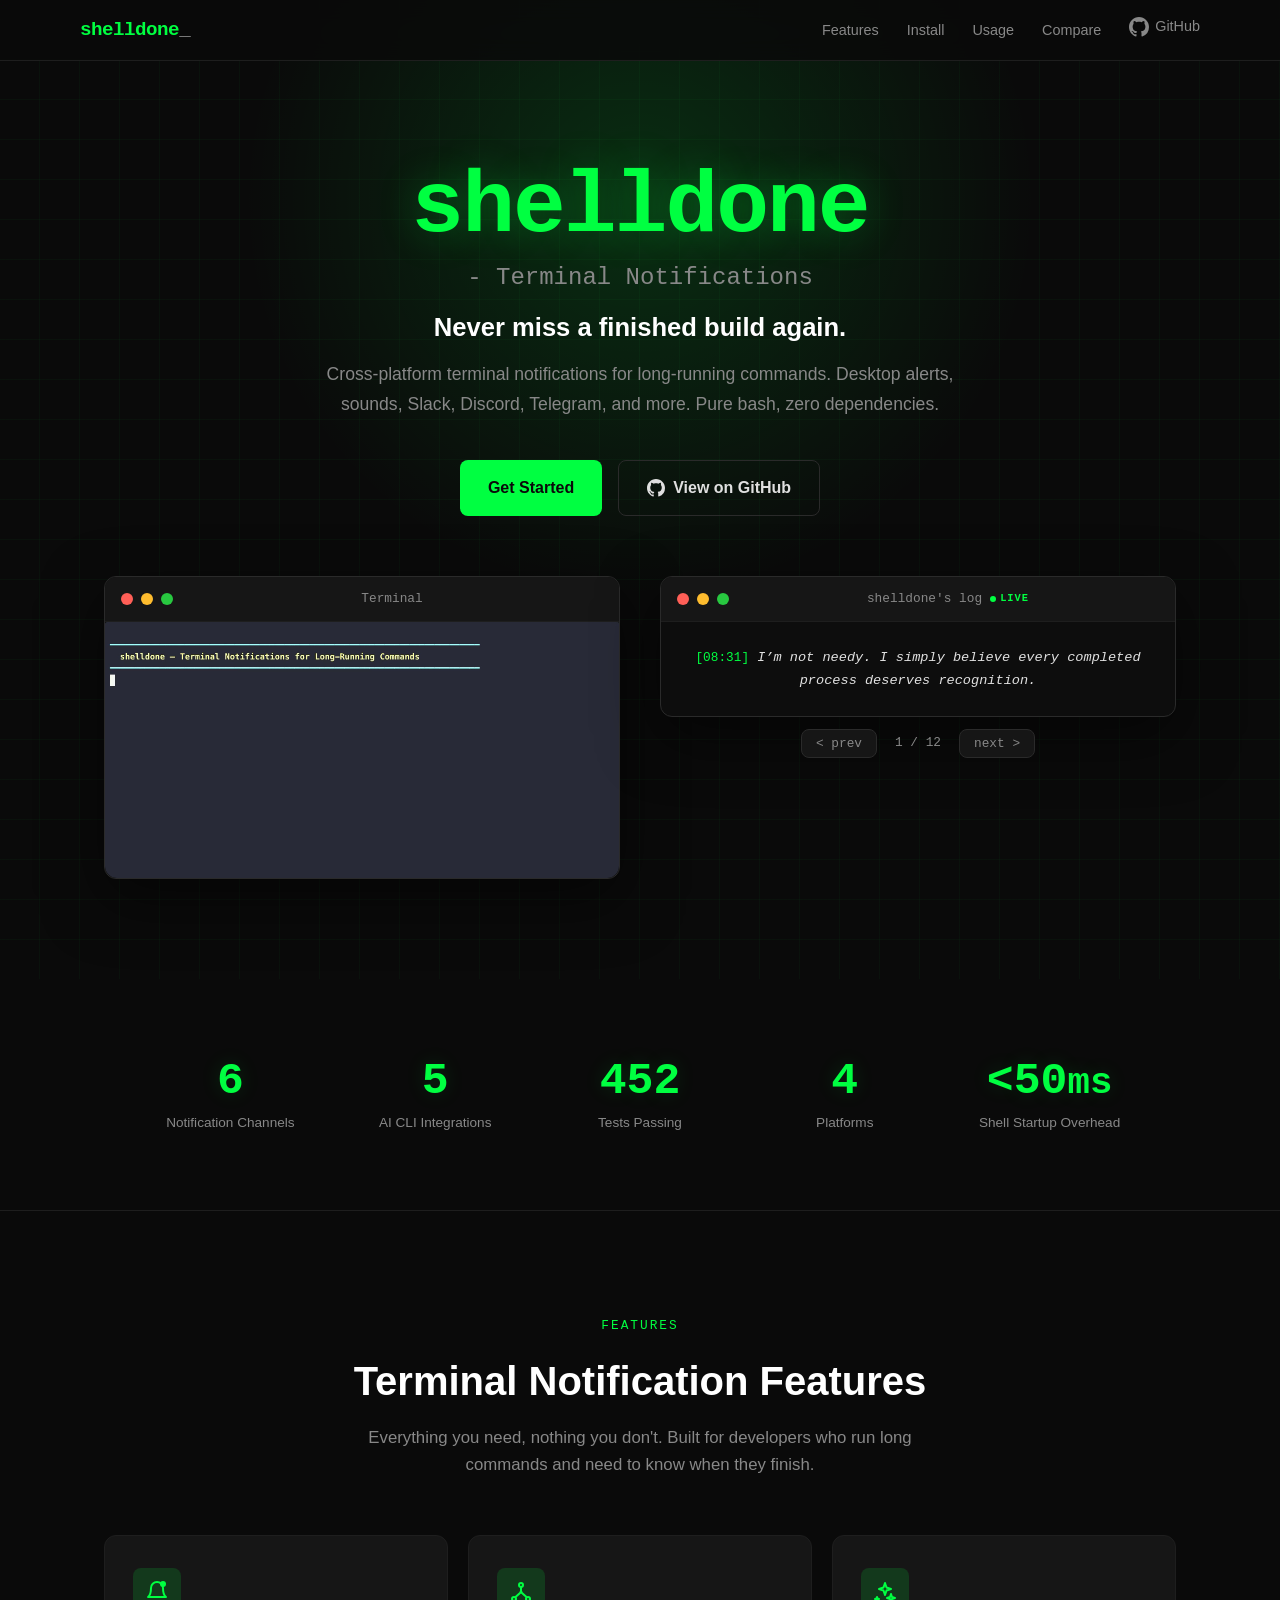
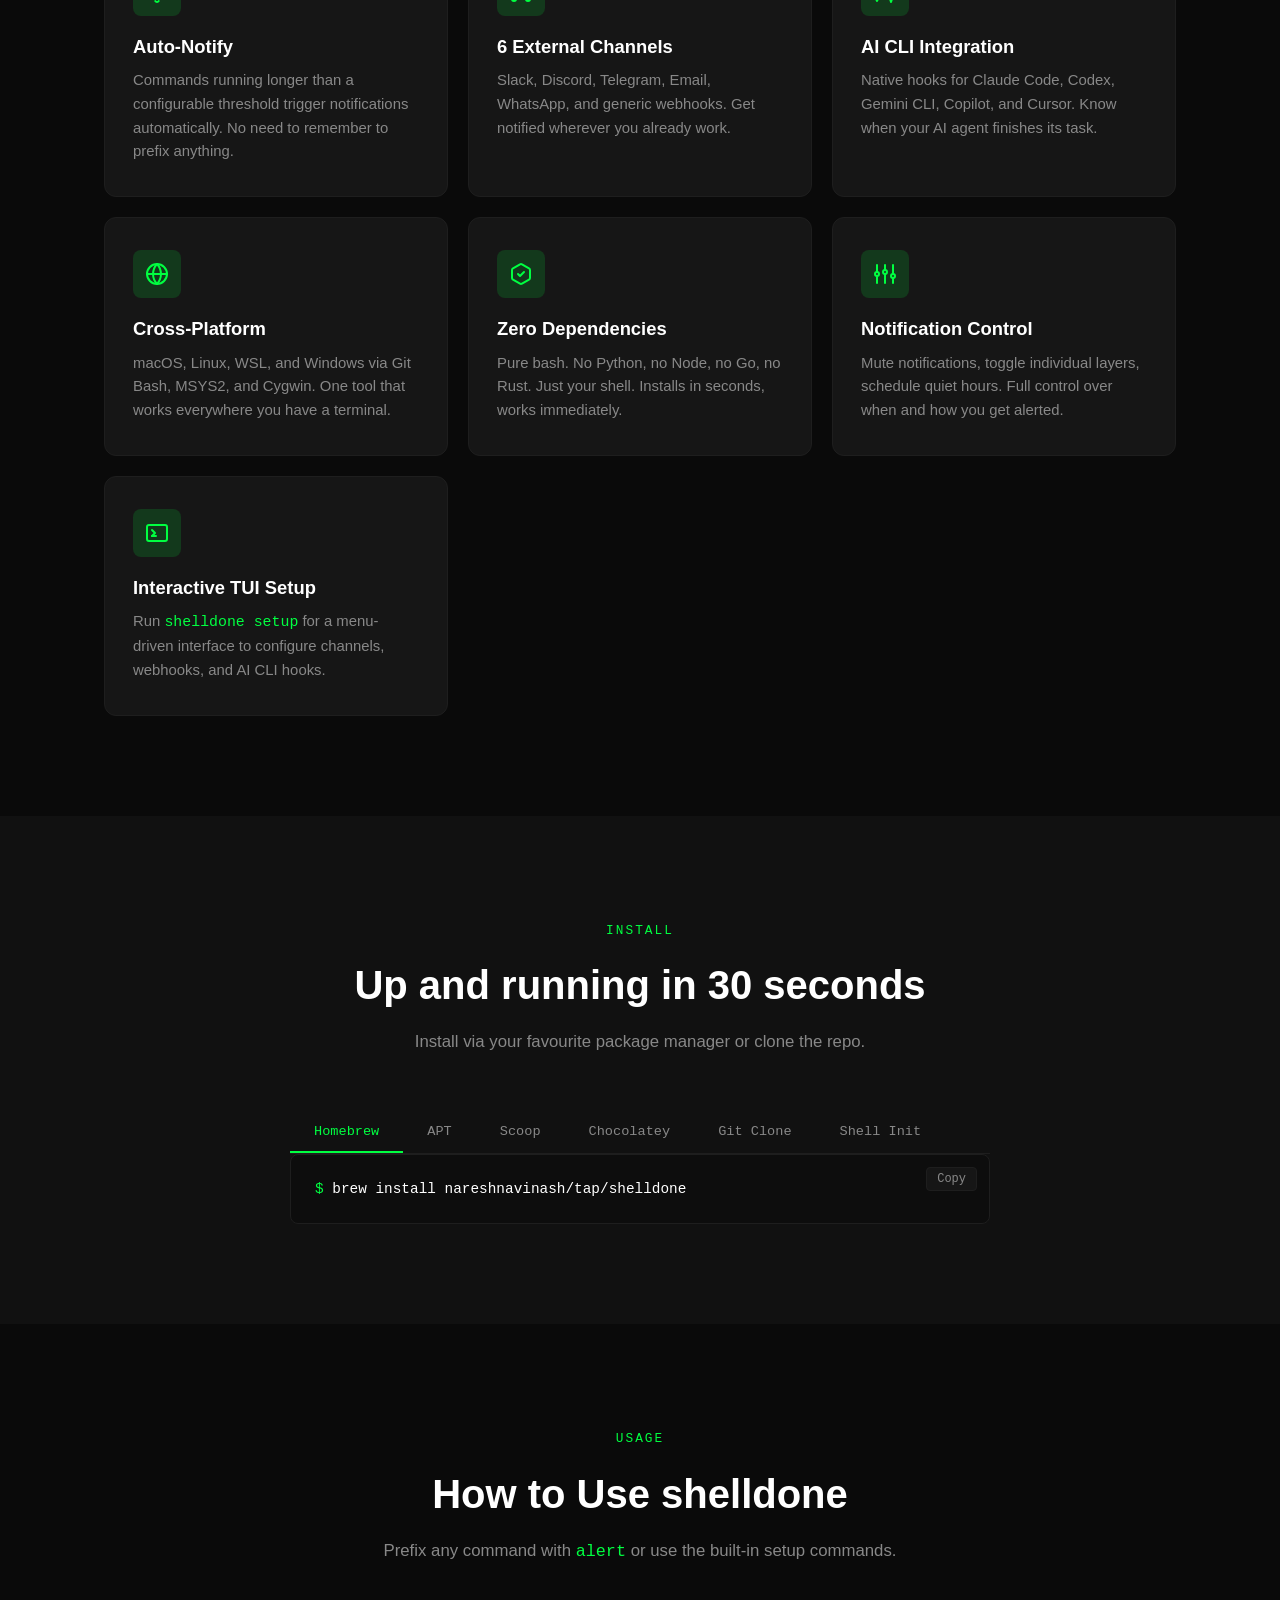
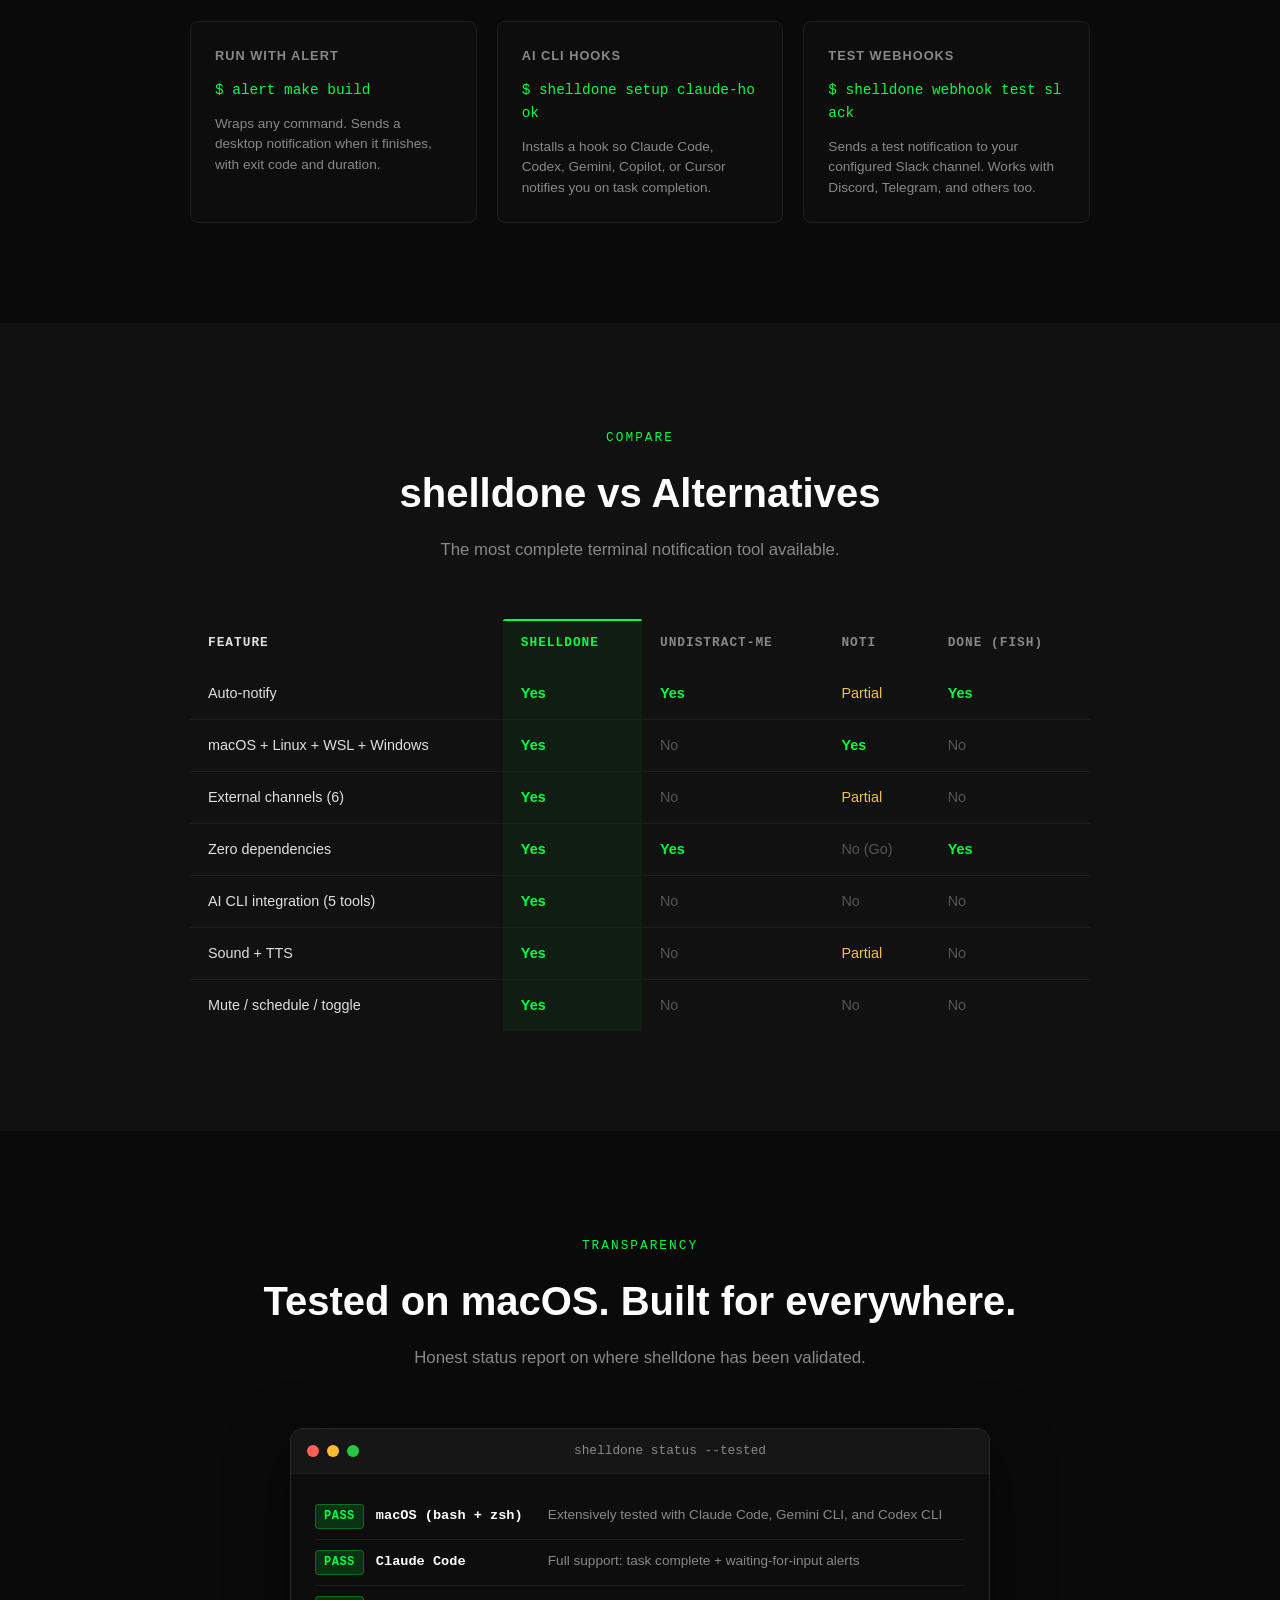
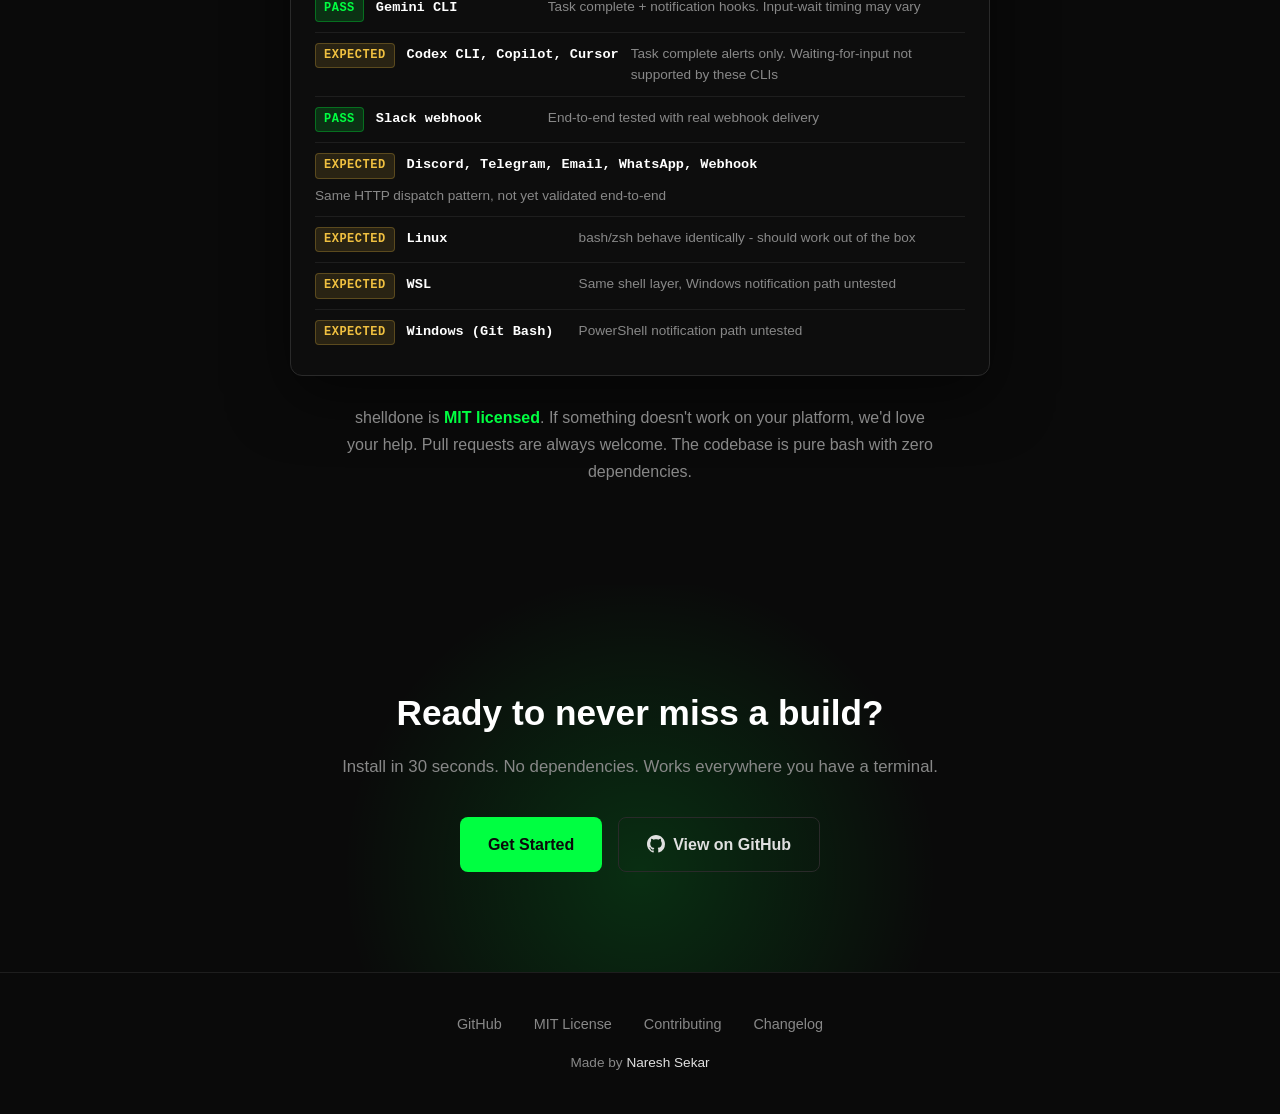
==== commit 74b10896: "fix: correct AI CLI hook integrations for Codex, Copilot, and Cursor - Codex CLI: rewrite setup to u" ====
--- a/docs/index.html
+++ b/docs/index.html
@@ -503,6 +503,21 @@
             </div>
             <div class="transparency__row transparency__row--pass">
               <span class="transparency__icon">PASS</span>
+              <span class="transparency__platform">Claude Code</span>
+              <span class="transparency__detail">Full support: task complete + waiting-for-input alerts</span>
+            </div>
+            <div class="transparency__row transparency__row--pass">
+              <span class="transparency__icon">PASS</span>
+              <span class="transparency__platform">Gemini CLI</span>
+              <span class="transparency__detail">Task complete + notification hooks. Input-wait timing may vary</span>
+            </div>
+            <div class="transparency__row transparency__row--expected">
+              <span class="transparency__icon">EXPECTED</span>
+              <span class="transparency__platform">Codex CLI, Copilot, Cursor</span>
+              <span class="transparency__detail">Task complete alerts only. Waiting-for-input not supported by these CLIs</span>
+            </div>
+            <div class="transparency__row transparency__row--pass">
+              <span class="transparency__icon">PASS</span>
               <span class="transparency__platform">Slack webhook</span>
               <span class="transparency__detail">End-to-end tested with real webhook delivery</span>
             </div>
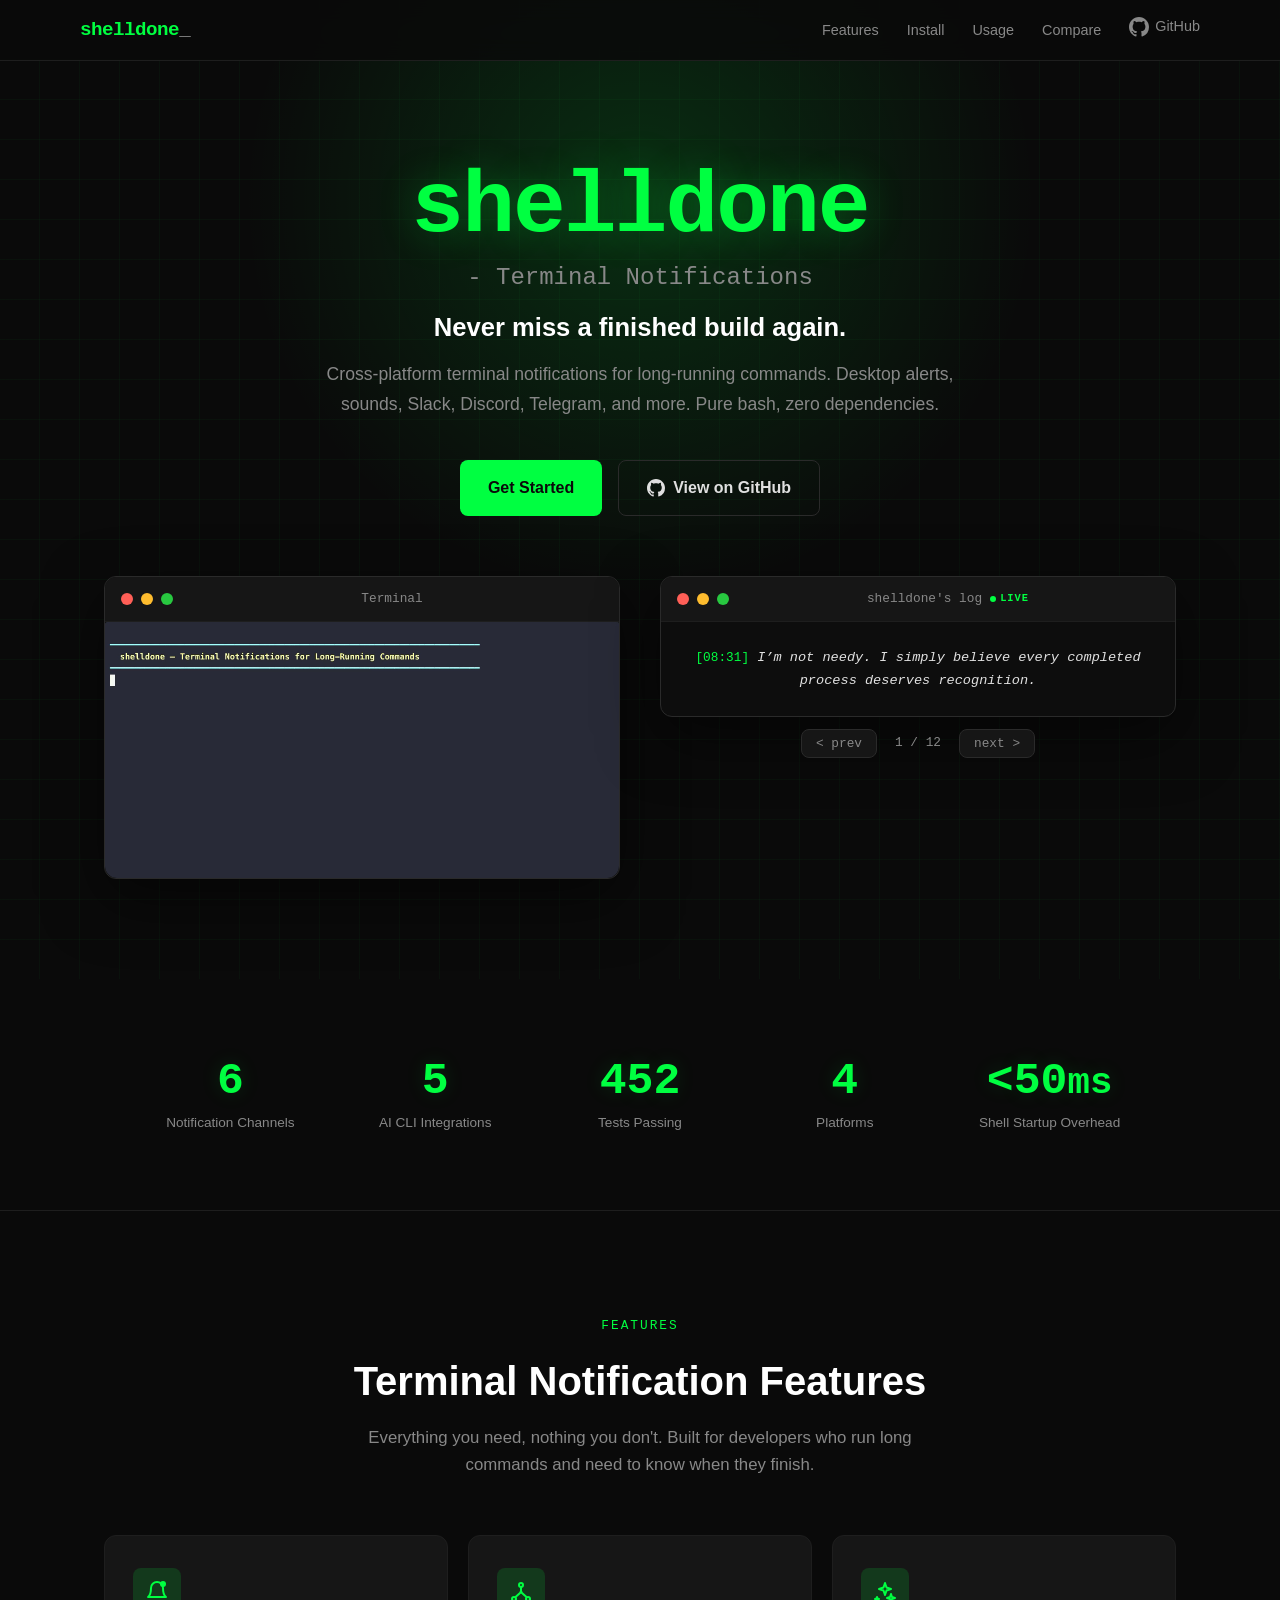
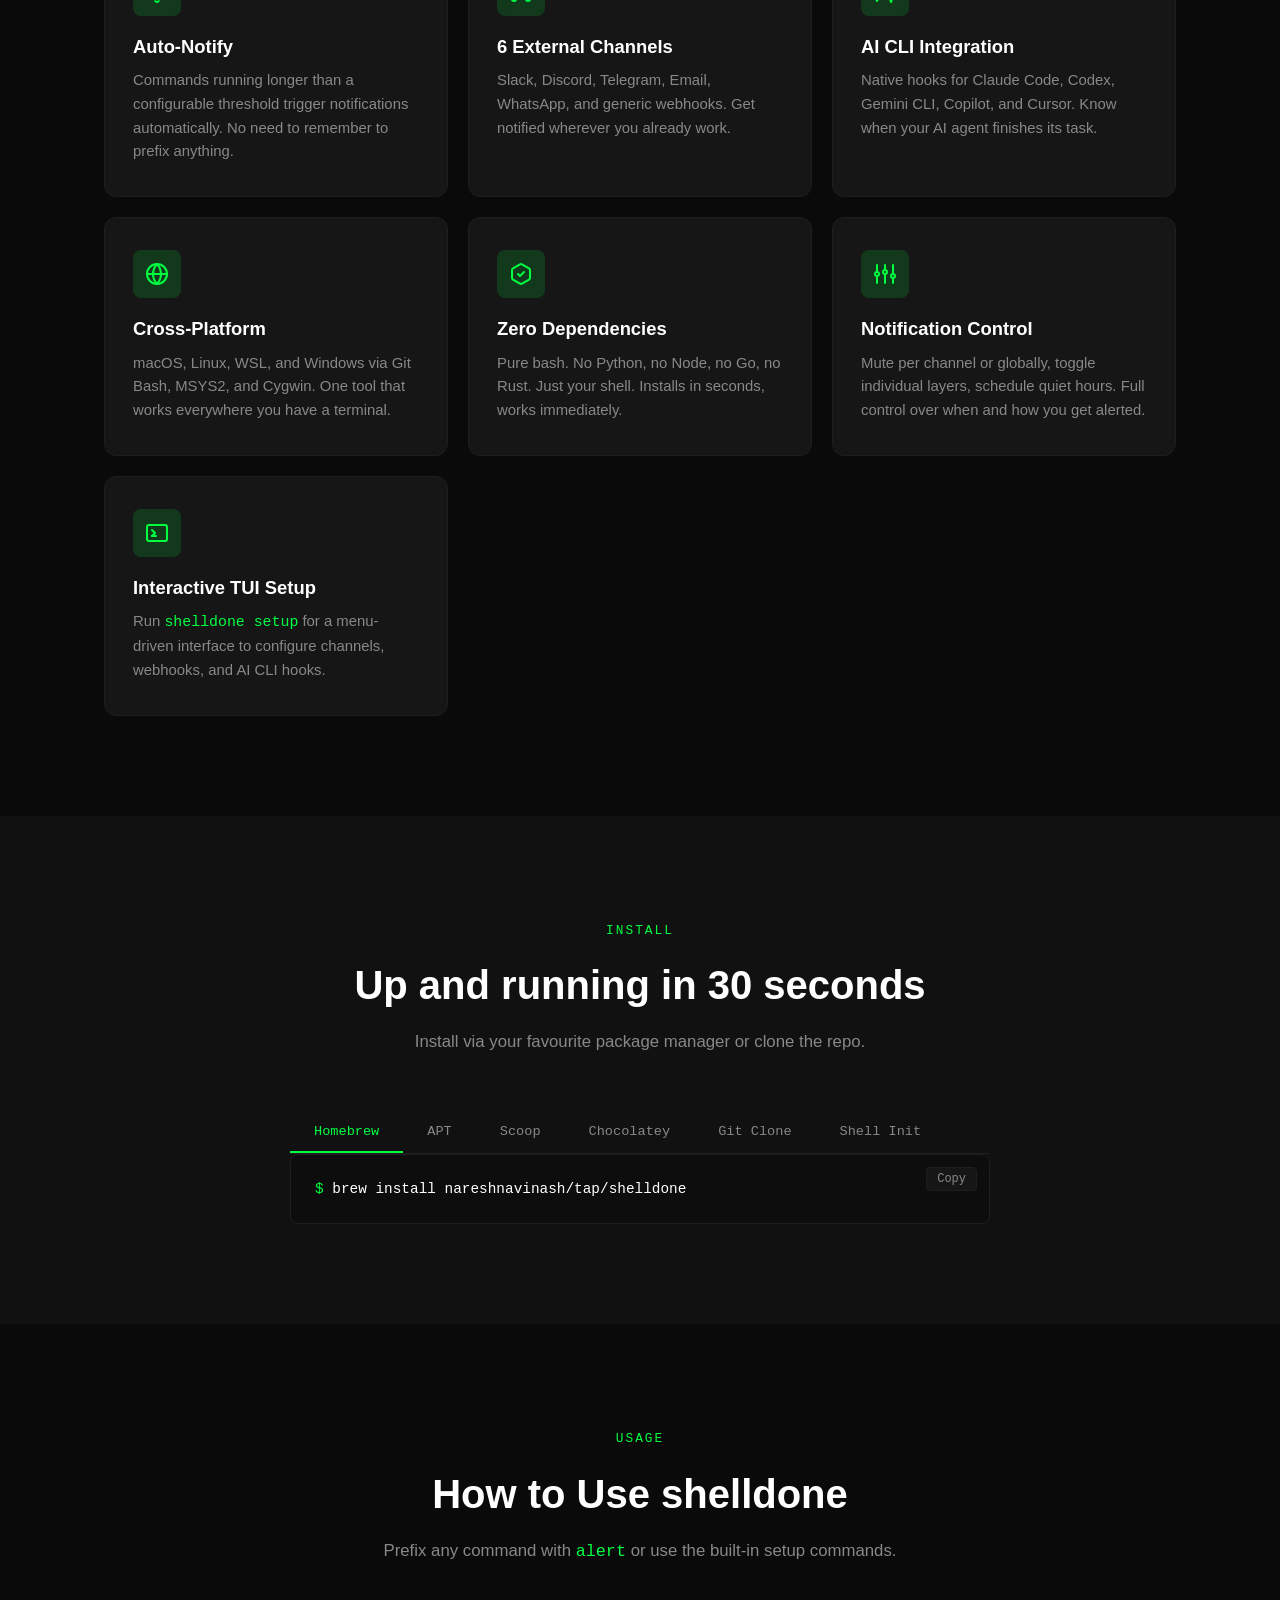
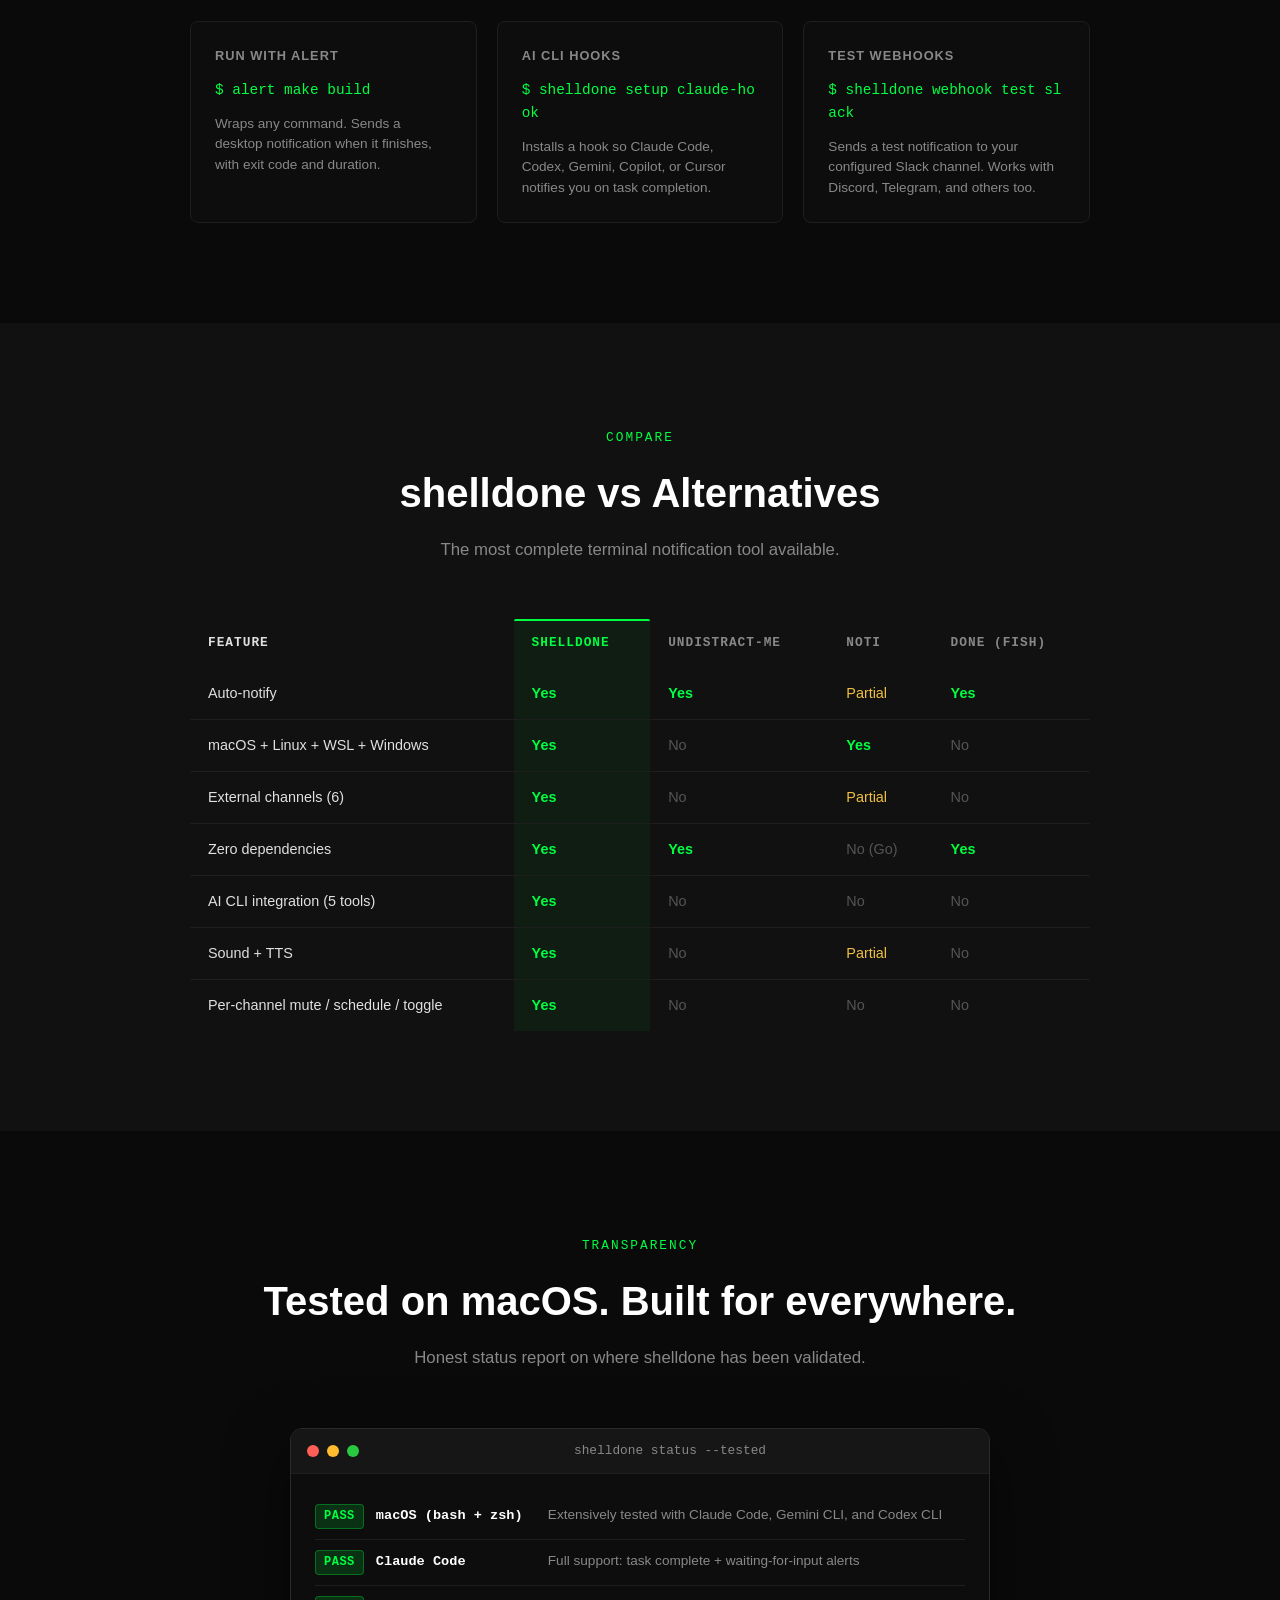
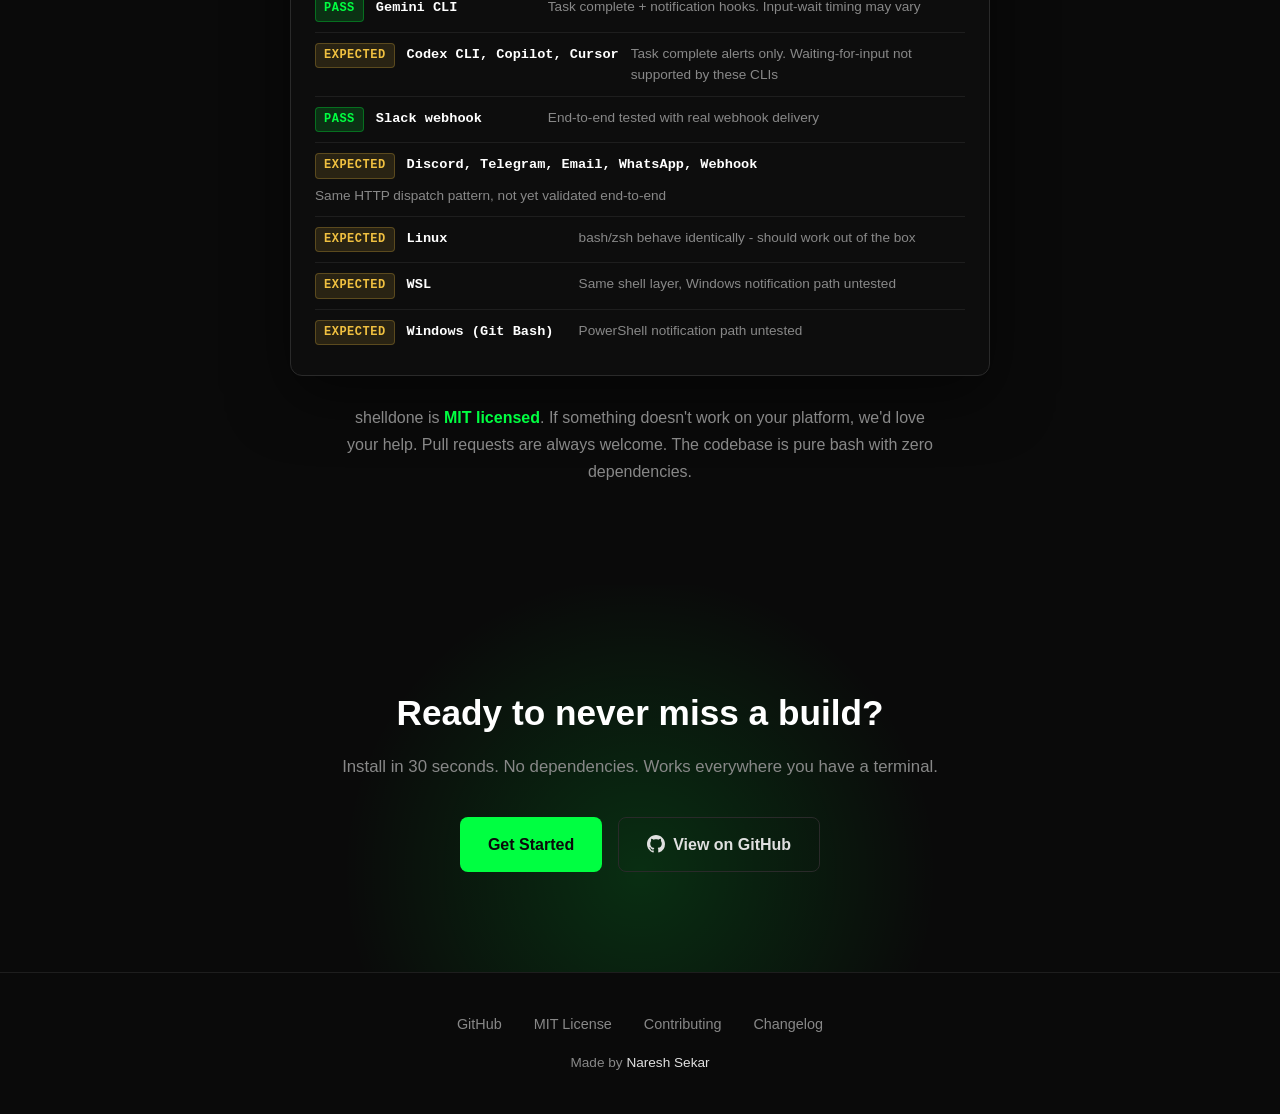
==== commit d0bbc191: "docs: update README, commands, architecture, and landing page for per-channel mute Reflect the new p" ====
--- a/docs/index.html
+++ b/docs/index.html
@@ -270,7 +270,7 @@
         <article class="feature-card fade-in">
           <span class="feature-card__icon" aria-hidden="true"><svg viewBox="0 0 24 24"><line x1="4" y1="21" x2="4" y2="14"/><line x1="4" y1="10" x2="4" y2="3"/><line x1="12" y1="21" x2="12" y2="12"/><line x1="12" y1="8" x2="12" y2="3"/><line x1="20" y1="21" x2="20" y2="16"/><line x1="20" y1="12" x2="20" y2="3"/><circle cx="4" cy="12" r="2"/><circle cx="12" cy="10" r="2"/><circle cx="20" cy="14" r="2"/></svg></span>
           <h3 class="feature-card__title">Notification Control</h3>
-          <p class="feature-card__text">Mute notifications, toggle individual layers, schedule quiet hours. Full control over when and how you get alerted.</p>
+          <p class="feature-card__text">Mute per channel or globally, toggle individual layers, schedule quiet hours. Full control over when and how you get alerted.</p>
         </article>
 
         <article class="feature-card fade-in">
@@ -466,7 +466,7 @@
               <td class="no">No</td>
             </tr>
             <tr>
-              <td>Mute / schedule / toggle</td>
+              <td>Per-channel mute / schedule / toggle</td>
               <td class="yes">Yes</td>
               <td class="no">No</td>
               <td class="no">No</td>
